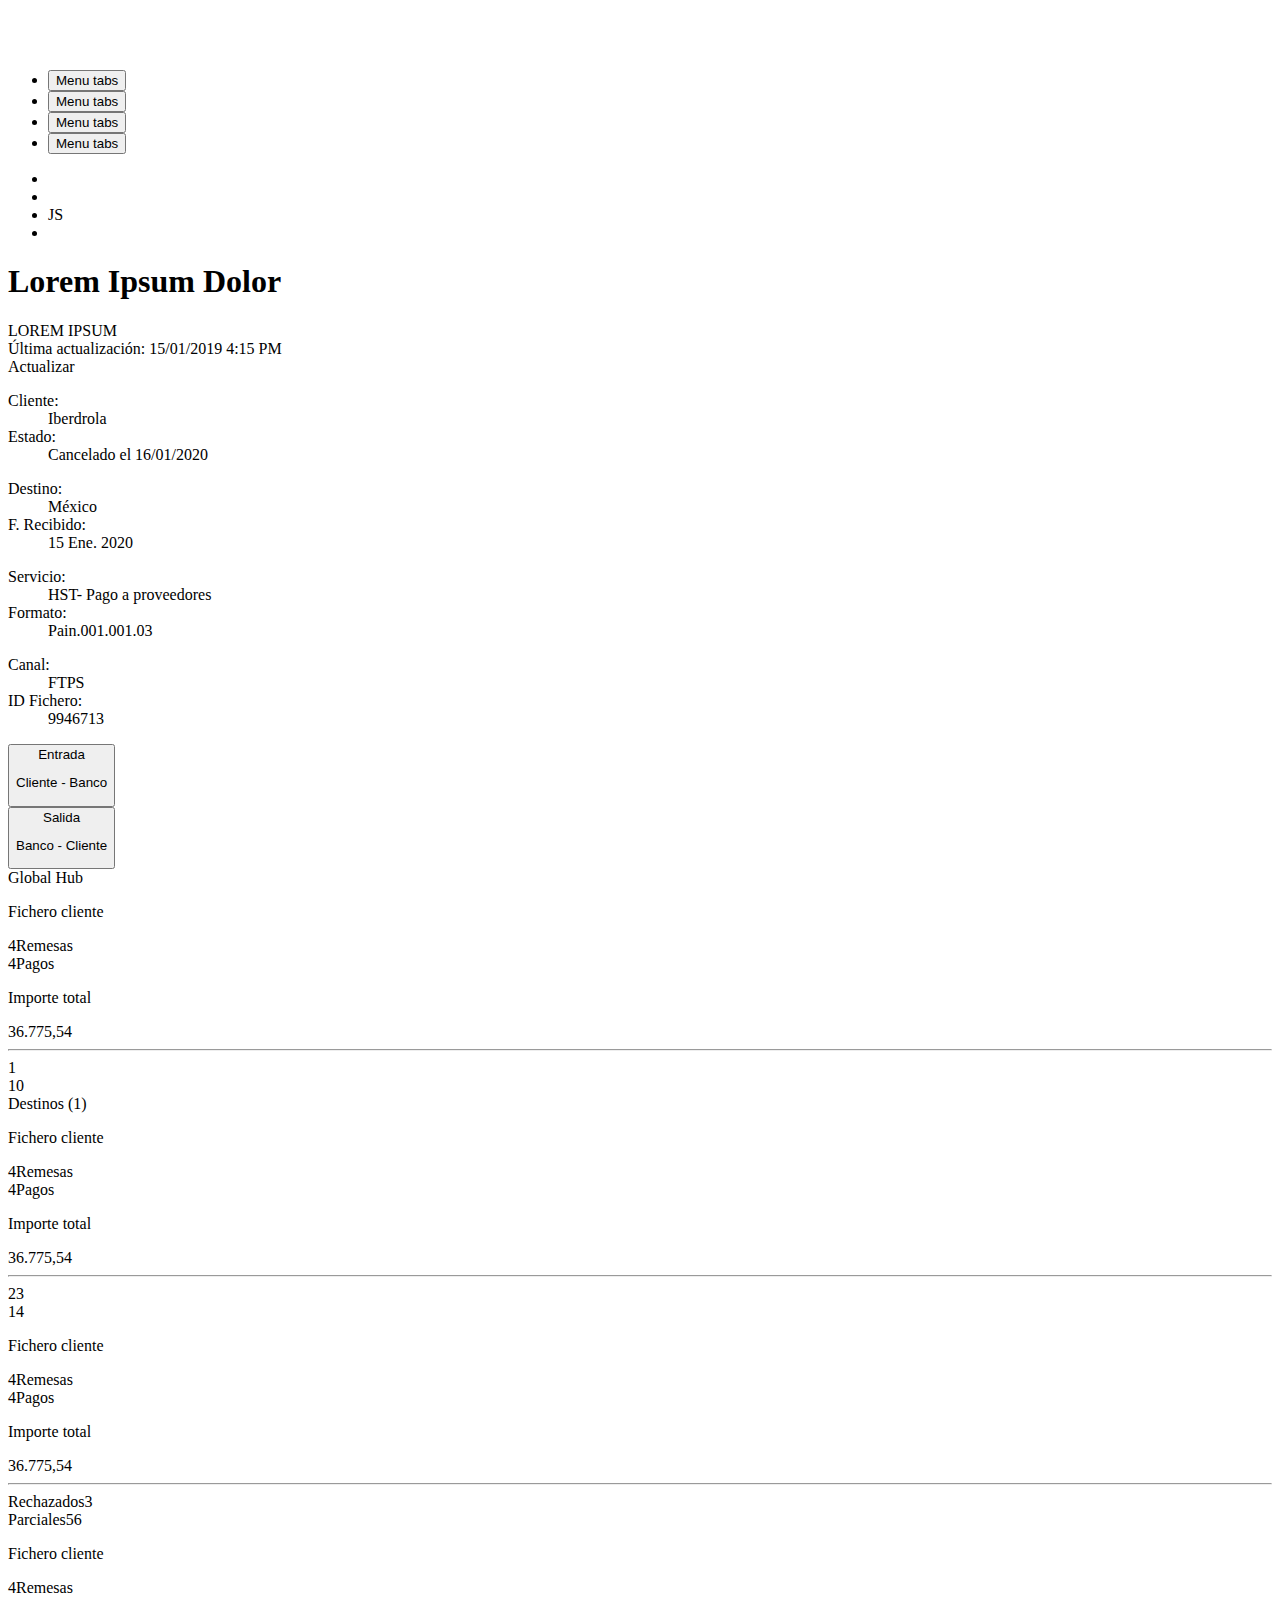
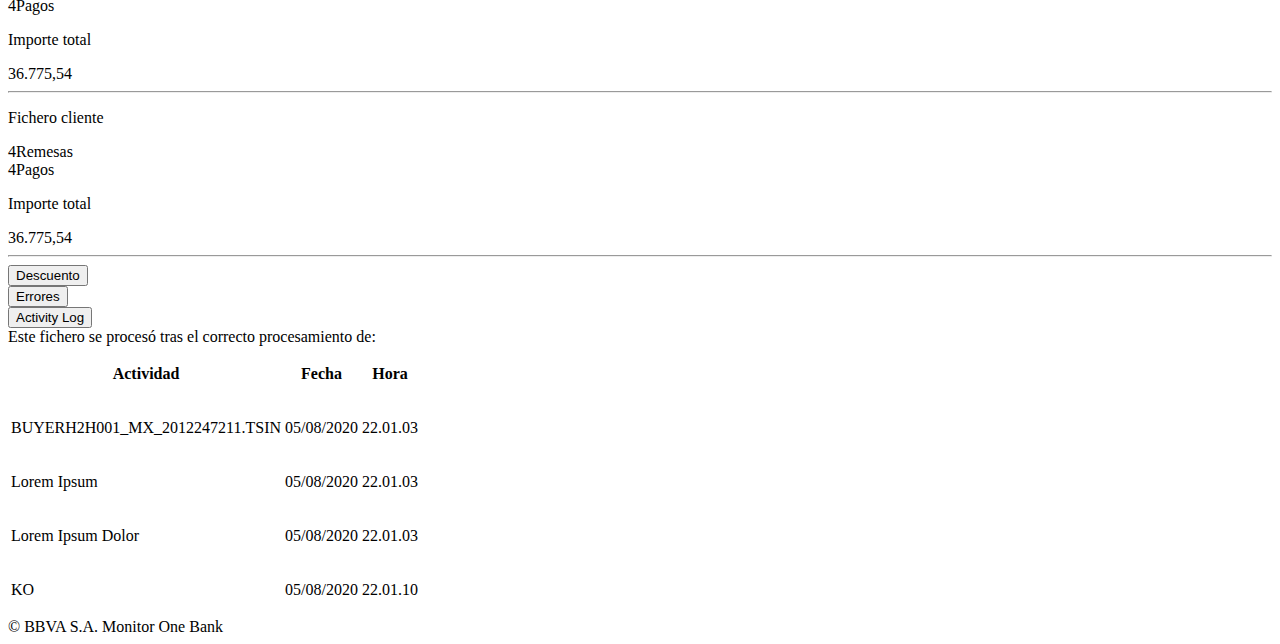
==== app_web/compiled/activity-log.html @ 2bb45e98 "construyo maqueta y modifico file-card height auto" ====
<!DOCTYPE html>
<html lang="en">
  <head>
    <style stylesheet=""></style>
    <meta charset="UTF-8">
    <meta name="viewport" content="width=device-width, initial-scale=1.0">
    <meta http-equiv="X-UA-Compatible" content="ie=edge">
    <title>EGS Layout | Index</title>
    <link href="css/styles.css" rel="stylesheet" type="text/css">
    <link href="css/main.css" rel="stylesheet" type="text/css">
    <link href="css/reset.css" rel="stylesheet" type="text/css">
    <link href="css/fonts.css" rel="stylesheet" type="text/css">
    <link href="css/color.css" rel="stylesheet" type="text/css">
    <link href="css/imports.css" rel="stylesheet" type="text/css">
  </head>
  <body>
    <header>
      <div class="header__container">
        <div class="left inline-flex">
          <div class="logo"><img src="svg/bbva_logo.svg" alt=""></div>
          <div class="tab__menu flex flex-align-center margin-top_5">
            <ul class="c-tab-menu">
              <li class="first">
                <button>Menu tabs</button>
                <div class="c-tab-menu-border"></div>
              </li>
              <li class="li--active">
                <button>Menu tabs</button>
                <div class="c-tab-menu-border"></div>
              </li>
              <li>
                <button>Menu tabs</button>
                <div class="c-tab-menu-border"></div>
              </li>
              <li class="last">
                <button>Menu tabs</button>
                <div class="c-tab-menu-border">               </div>
              </li>
            </ul>
          </div>
        </div>
        <div class="right">
          <ul class="header__menu">
            <li class="first header__search"><i class="ico-search"></i></li>
            <li class="header__notifier"><i class="ico-alarm"></i>
              <div class="dot-notified"></div>
            </li>
            <li class="user-profile">
              <div class="bground-text"><span>JS</span></div>
            </li>
            <li class="last header__button-dropdown"><i class="ico-tiled-view"></i></li>
          </ul>
        </div>
      </div>
    </header>
    <section class="subHeader">
      <div class="subHeader__container">
        <div class="flex margin-bottom_8">
          <div>
            <div class="c-title">
              <h1>Lorem Ipsum Dolor</h1>
            </div>
          </div>
          <div>
            <div class="c-tag tag--integrated"><span>LOREM IPSUM</span></div>
          </div>
        </div>
        <div class="row">
          <div class="col">
            <div class="c-update">
              <div class="updateDate"><span>Última actualización: 15/01/2019 4:15 PM</span></div>
              <div class="updateButton">
                <label>Actualizar</label>
              </div>
            </div>
          </div>
        </div>
        <div class="row margin-top_20">
          <div class="col">
            <div class="c-file-data">
              <div class="flex flex-justify-between">
                <dl>
                  <div class="flex">
                    <dt>Cliente:</dt>
                    <dd>Iberdrola</dd>
                  </div>
                  <div class="flex">
                    <dt>Estado:</dt>
                    <dd class="status--rejected">Cancelado el 16/01/2020</dd>
                  </div>
                </dl>
                <dl>
                  <div class="flex">
                    <dt>Destino:</dt>
                    <dd>México</dd>
                  </div>
                  <div class="flex">
                    <dt>F. Recibido:</dt>
                    <dd>15 Ene. 2020</dd>
                  </div>
                </dl>
                <dl>
                  <div class="flex">
                    <dt>Servicio:</dt>
                    <dd>HST- Pago a proveedores</dd>
                  </div>
                  <div class="flex">
                    <dt>Formato:</dt>
                    <dd>Pain.001.001.03              </dd>
                  </div>
                </dl>
                <dl>
                  <div class="flex">
                    <dt>Canal:</dt>
                    <dd>FTPS</dd>
                  </div>
                  <div class="flex">
                    <dt>ID Fichero:</dt>
                    <dd>9946713</dd>
                  </div>
                </dl>
              </div>
            </div>
          </div>
        </div>
        <div class="row">
          <div class="col">
            <div class="c-tab-menu-traceability">
              <div class="traceability--active">
                <button><span>Entrada</span>
                  <p>Cliente - Banco</p>
                </button>
              </div>
              <div>
                <button><span>Salida</span>
                  <p>Banco - Cliente</p>
                </button>
              </div>
              <div></div>
            </div>
          </div>
        </div>
        <div class="row">
          <div class="col">
            <div class="c-file-card">
              <div class="left-side">
                <div class="file-cards_container">
                  <div class="filecard">
                    <div class="filecard_header">
                      <div class="file-title"><i class="ico-globe"></i><span>Global Hub</span></div>
                    </div>
                    <div class="filecard_body">
                      <div class="file-client">
                        <p class="title-card">Fichero cliente</p>
                        <div class="inline-flex"><span class="data-label">4<span>Remesas</span></span></div>
                        <div class="inline-flex"><span class="data-label">4<span>Pagos</span></span></div>
                        <div class="total-import">
                          <p>Importe total</p><span>36.775,54</span>
                        </div>
                        <hr>
                        <div class="error-notifications">
                          <div class="error-complete"><span>1</span><i class="ico-path-3-1"></i></div>
                          <div class="error-partial"><span>10</span><i class="ico-path-3-2"></i></div>
                        </div>
                      </div>
                    </div>
                  </div>
                </div>
              </div>
              <div class="separate_card"></div>
              <div class="right-side">
                <div class="navigation_arrow_prev"><i class="ico-back active"></i></div>
                <div class="navigation_arrow_next"><i class="ico-next"></i></div>
                <div class="file-cards_container">
                  <div class="filecard filecard--slide-case">
                    <div class="filecard_header--enabled">
                      <div class="file-title--enabled"><i class="ico-flag enabled"></i><span class="enabled">Destinos (1)</span></div>
                    </div>
                    <div class="filecard_body">
                      <div class="file-client border-bottom-none">
                        <p class="title-card">Fichero cliente</p>
                        <div class="inline-flex"><span class="data-label">4<span>Remesas</span></span></div>
                        <div class="inline-flex"><span class="data-label">4<span>Pagos</span></span></div>
                        <div class="total-import">
                          <p>Importe total</p><span>36.775,54</span>
                        </div>
                        <hr>
                        <div class="error-notifications">
                          <div class="error-complete opacity-30"><span>23</span><i class="ico-path-3-1"></i></div>
                          <div class="error-partial opacity-30"><span>14</span><i class="ico-path-3-2"></i></div>
                        </div>
                      </div>
                    </div>
                  </div>
                  <div class="filecard filecard--slide-case">
                    <div class="filecard_header--enabled"></div>
                    <div class="filecard_body">
                      <div class="file-client border-bottom-none">
                        <p class="title-card">Fichero cliente</p>
                        <div class="inline-flex"><span class="data-label">4<span>Remesas</span></span></div>
                        <div class="inline-flex"><span class="data-label">4<span>Pagos</span></span></div>
                        <div class="total-import">
                          <p>Importe total</p><span>36.775,54</span>
                        </div>
                        <hr>
                        <div class="error-notifications">
                          <div class="error-complete--rejected"><span class="literal"> Rechazados</span><span>3</span></div>
                          <div class="error-partial--partials"><span class="literal">Parciales</span><span>56</span></div>
                        </div>
                      </div>
                    </div>
                  </div>
                  <div class="filecard filecard--slide-case">
                    <div class="filecard_header--enabled"></div>
                    <div class="filecard_body">
                      <div class="file-client border-bottom-none">
                        <p class="title-card">Fichero cliente</p>
                        <div class="inline-flex"><span class="data-label">4<span>Remesas</span></span></div>
                        <div class="inline-flex"><span class="data-label">4<span>Pagos</span></span></div>
                        <div class="total-import">
                          <p>Importe total</p><span>36.775,54</span>
                        </div>
                        <hr>
                      </div>
                    </div>
                  </div>
                  <div class="filecard filecard--slide-case">
                    <div class="filecard_header--enabled"></div>
                    <div class="filecard_body">
                      <div class="file-client border-bottom-none">
                        <p class="title-card">Fichero cliente</p>
                        <div class="inline-flex"><span class="data-label">4<span>Remesas</span></span></div>
                        <div class="inline-flex"><span class="data-label">4<span>Pagos</span></span></div>
                        <div class="total-import">
                          <p>Importe total</p><span>36.775,54</span>
                        </div>
                        <hr>
                      </div>
                    </div>
                  </div>
                </div>
                <div class="navigation_dots">
                  <div class="dots"><i class="ico-dot-active"></i><i class="ico-dot-idle"></i><i class="ico-dot-idle"></i></div>
                </div>
              </div>
            </div>
          </div>
        </div>
      </div>
    </section>
    <section class="app__container">     
      <div class="c-tab-menu-traceability">
        <div>
          <button><span>Descuento</span></button>
        </div>
        <div>
          <button><i class="ico-disabled ico-path-3-1"></i><span>Errores</span></button>
        </div>
        <div class="traceability--active">
          <button><span>Activity Log</span></button>
        </div>
      </div>
      <div class="c-files-detail-activity-log">
        <div class="activity-log-title">Este fichero se procesó tras el correcto procesamiento de:</div>
        <table class="c-table-activity-log">
          <tbody>
            <tr class="th-table">
              <th>
                <p>Actividad</p>
              </th>
              <th>
                <p>Fecha</p>
              </th>
              <th>
                <p>Hora</p>
              </th>
            </tr>
            <tr>
              <td> 
                <p class="file-name">BUYERH2H001_MX_2012247211.TSIN</p>
              </td>
              <td> 
                <p>05/08/2020</p>
              </td>
              <td> 
                <p>22.01.03</p>
              </td>
            </tr>
            <tr>
              <td>
                <p>Lorem Ipsum</p>
              </td>
              <td>
                <p>05/08/2020</p>
              </td>
              <td>
                <p>22.01.03</p>
              </td>
            </tr>
            <tr>
              <td>
                <p>Lorem Ipsum Dolor</p>
              </td>
              <td> 
                <p>05/08/2020</p>
              </td>
              <td> 
                <p>22.01.03</p>
              </td>
            </tr>
            <tr>
              <td> 
                <p>KO</p>
              </td>
              <td> 
                <p>05/08/2020</p>
              </td>
              <td> 
                <p>22.01.10</p>
              </td>
              <td></td>
            </tr>
          </tbody>
        </table>
      </div>
    </section>
    <footer>
      <div class="footer__container">
        <div class="text"><span>© BBVA S.A. Monitor One Bank</span></div>
      </div>
    </footer>
  </body>
</html>
<script>
  function myFunction() {
    document.getElementById("myDropdown").classList.toggle("show");
  }
  function filterFunction() {
    var input, filter, ul, li, a, i;
    input = document.getElementById("myInput");
    filter = input.value.toUpperCase();
    div = document.getElementById("myDropdown");
    a = div.getElementsByTagName("a");
    for (i = 0; i < a.length; i++) {
      txtValue = a[i].textContent || a[i].innerText;
        if (txtValue.toUpperCase().indexOf(filter) > -1) {
        a[i].style.display = "";
      } else {
        a[i].style.display = "none";
      }
    }
  }
</script>
<script>
  function dropdownFunction() {
    document.getElementById("checkboxDropdown").classList.toggle("show");
  }
  function filterFunction() {
    var input, filter, ul, li, a, i;
    input = document.getElementById("myInput");
    filter = input.value.toUpperCase();
    div = document.getElementById("checkboxDropdown");
    a = div.getElementsByTagName("a");
    for (i = 0; i < a.length; i++) {
      txtValue = a[i].textContent || a[i].innerText;
        if (txtValue.toUpperCase().indexOf(filter) > -1) {
        a[i].style.display = "";
      } else {
        a[i].style.display = "none";
      }
    }
  }
</script>
<script>
  var acc = document.getElementsByClassName("c-accordion");
  var i;
  
  for (i = 0; i < acc.length; i++) {
    acc[i].addEventListener("click", function() {
      this.classList.toggle("active");
      var panel = this.nextElementSibling;
      if (panel.style.maxHeight) {
        panel.style.maxHeight = null;
      } else {
        panel.style.maxHeight = panel.scrollHeight + "px";
      } 
    });
  }
</script>
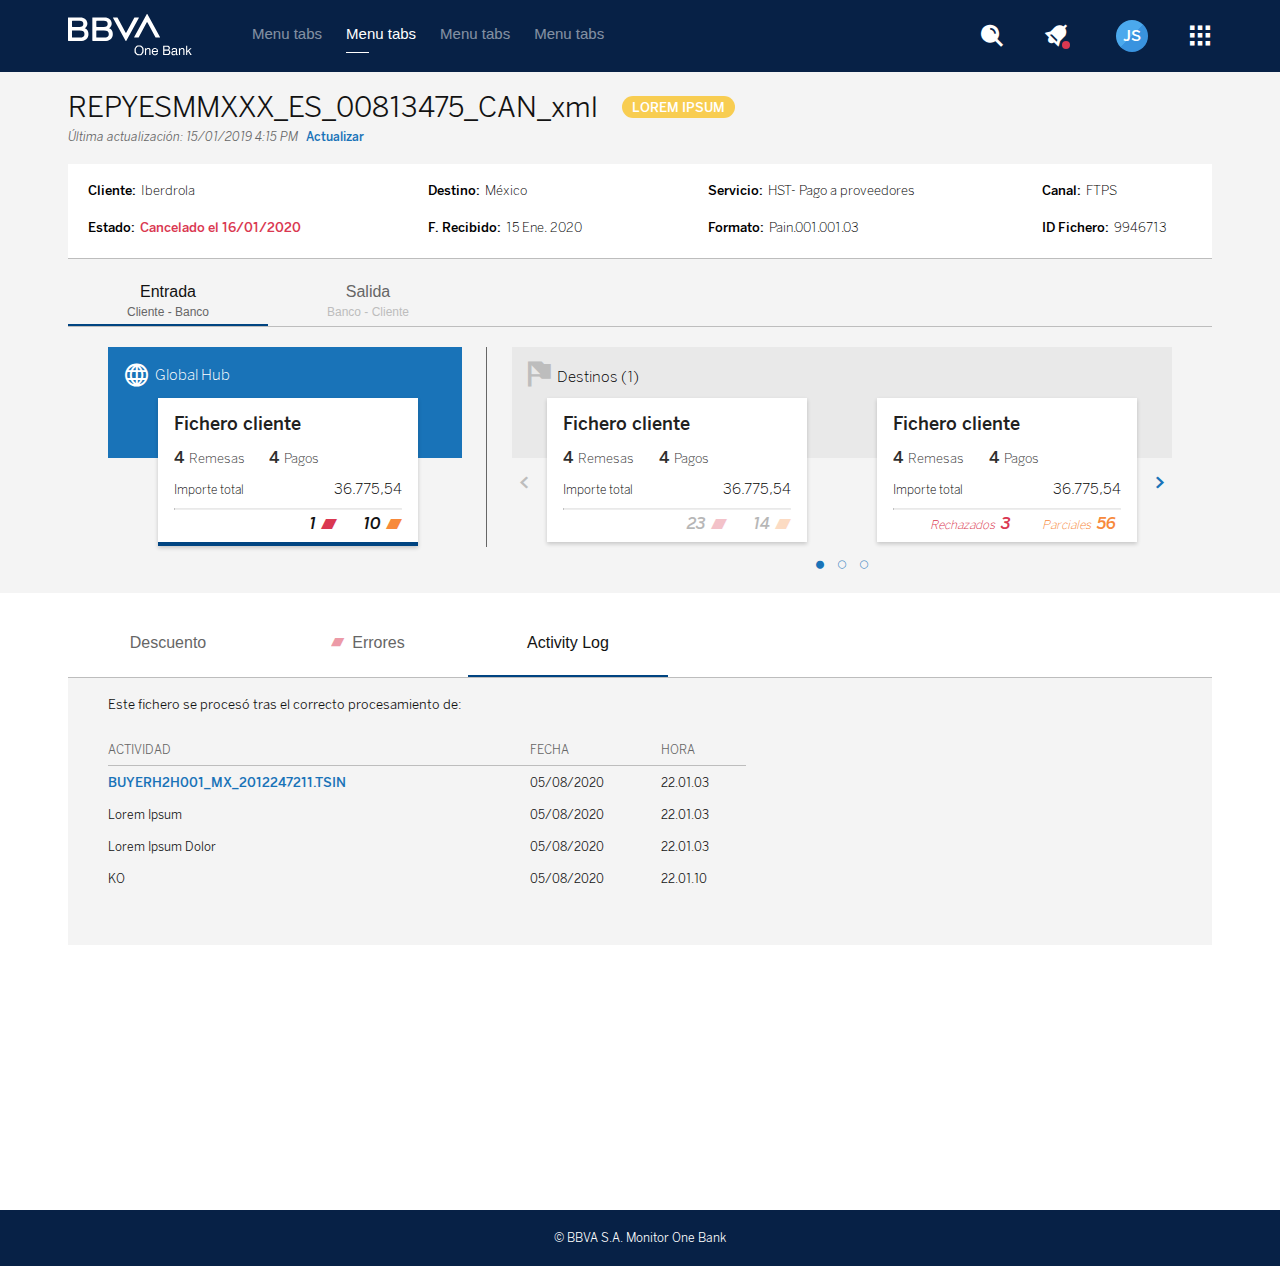
==== commit f2f4eb6f: "added new css class for c-title  heading h1 when long text" ====
--- a/app_web/compiled/activity-log.html
+++ b/app_web/compiled/activity-log.html
@@ -58,7 +58,7 @@
         <div class="flex margin-bottom_8">
           <div>
             <div class="c-title">
-              <h1>Lorem Ipsum Dolor</h1>
+              <h1>REPYESMMXXX_ES_00813475_CAN_xml</h1>
             </div>
           </div>
           <div>
@@ -372,7 +372,7 @@
   }
 </script>
 <script>
-  var acc = document.getElementsByClassName("c-accordion");
+  var acc = document.getElementsByClassName("c-accordion-files");
   var i;
   
   for (i = 0; i < acc.length; i++) {
--- a/app_web/compiled/css/styles.css
+++ b/app_web/compiled/css/styles.css
@@ -0,0 +1,35 @@
+/* MAIN STYLES */
+html body {
+  font-family: "Benton Sans Book BBVA", Helvetica, Arial, sans-serif;
+}
+html body.background--third {
+  background-color: var(--third);
+}
+html body .container-width_100 {
+  padding-top: 20px;
+  width: 100%;
+}
+html body .header__container,
+html body .subHeader__container,
+html body .app__container,
+html body .footer__container {
+  margin: 0 auto;
+  width: 1144px;
+}
+html body .separate--vertical {
+  border-left: 1px solid var(--sixth);
+}
+html body .hr-table-customer {
+  border-top: 2px solid #d3d3d3;
+}
+html body header {
+  height: 72px;
+  background-color: var(--second);
+}
+html body .subHeader {
+  background-color: var(--third);
+  margin-bottom: 17px;
+}
+html body .app__container {
+  min-height: 600px;
+}--- a/app_web/compiled/css/main.css
+++ b/app_web/compiled/css/main.css
@@ -0,0 +1,946 @@
+/* HELPERS */
+.padding_5 {
+  padding: 5px;
+}
+
+.padding-10 {
+  padding: 10px;
+}
+
+.padding-15 {
+  padding: 15px;
+}
+
+.padding-20 {
+  padding: 20px;
+}
+
+.padding-right_5 {
+  padding-right: 5px;
+}
+
+.padding-right_10 {
+  padding-right: 10px;
+}
+
+.padding-right_15 {
+  padding-right: 15px;
+}
+
+.padding-right_20 {
+  padding-right: 20px;
+}
+
+.padding-right_40 {
+  padding-right: 40px;
+}
+
+.padding-bottom_0 {
+  padding-bottom: 0;
+}
+
+.padding-bottom_5 {
+  padding-right: 5px;
+}
+
+.padding-bottom_10 {
+  padding-bottom: 10px;
+}
+
+.padding-bottom_20 {
+  padding-bottom: 20px;
+}
+
+.padding-left_5 {
+  padding-left: 5px;
+}
+
+.padding-left_10 {
+  padding-left: 10px;
+}
+
+.padding-left_15 {
+  padding-left: 15px;
+}
+
+.padding-left_20 {
+  padding-left: 20px;
+}
+
+.padding-left_60 {
+  padding-left: 60px;
+}
+
+.padding-left_90 {
+  padding-left: 90px;
+}
+
+.padding-top_5 {
+  padding-top: 5px;
+}
+
+.padding-top_10 {
+  padding-top: 10px;
+}
+
+.padding-top_15 {
+  padding-top: 15px;
+}
+
+.padding-top_20 {
+  padding-top: 20px;
+}
+
+.margin-auto {
+  margin: 0 auto;
+}
+
+.margin-right_5 {
+  margin-right: 5px;
+}
+
+.margin-right_8 {
+  margin-right: 8px;
+}
+
+.margin-right_10 {
+  margin-right: 10px;
+}
+
+.margin-right_15 {
+  margin-right: 15px;
+}
+
+.margin-right_20 {
+  margin-right: 20px;
+}
+
+.margin-right_30 {
+  margin-right: 30px;
+}
+
+.margin-right_40 {
+  margin-right: 40px;
+}
+
+.margin-left_5 {
+  margin-left: 5px;
+}
+
+.margin-left_10 {
+  margin-left: 10px;
+}
+
+.margin-left_15 {
+  margin-left: 15px;
+}
+
+.margin-left_20 {
+  margin-left: 20px;
+}
+
+.margin-left_40 {
+  margin-left: 40px;
+}
+
+.margin-bottom_5 {
+  margin-bottom: 5px;
+}
+
+.margin-bottom_8 {
+  margin-bottom: 8px;
+}
+
+.margin-bottom_10 {
+  margin-bottom: 10px;
+}
+
+.margin-bottom_15 {
+  margin-bottom: 15px;
+}
+
+.margin-bottom_20 {
+  margin-bottom: 20px;
+}
+
+.margin-bottom_25 {
+  margin-bottom: 25px;
+}
+
+.margin-bottom_30 {
+  margin-bottom: 30px;
+}
+
+.margin-bottom_40 {
+  margin-bottom: 40px;
+}
+
+.margin-bottom_50 {
+  margin-bottom: 50px;
+}
+
+.margin-bottom_70 {
+  margin-bottom: 70px;
+}
+
+.margin-top_5 {
+  margin-top: 5px;
+}
+
+.margin-top_8 {
+  margin-top: 8px;
+}
+
+.margin-top_10 {
+  margin-top: 10px;
+}
+
+.margin-top_15 {
+  margin-top: 15px;
+}
+
+.margin-top_20 {
+  margin-top: 20px;
+}
+
+.margin-top_25 {
+  margin-top: 25px;
+}
+
+.margin-top_30 {
+  margin-top: 30px;
+}
+
+.margin-top_40 {
+  margin-top: 40px;
+}
+
+.margin-top_50 {
+  margin-top: 50px;
+}
+
+.flex {
+  display: flex;
+  display: -webkit-flex;
+}
+
+.flex-wrap_nowrap {
+  flex-wrap: nowrap;
+}
+
+.flex-wrap_wrap {
+  flex-wrap: wrap;
+}
+
+.flex-asis {
+  display: flex;
+  display: -webkit-flex;
+  justify-content: center;
+  -ms-flex-pack: center;
+  -webkit-justify-content: center;
+  align-items: center;
+  -ms-flex-align: center;
+  -webkit-align-items: center;
+}
+
+.flex-align-center {
+  align-items: center;
+  -ms-flex-align: center;
+  -webkit-align-items: center;
+}
+
+.inline-flex {
+  display: inline-flex;
+  display: -webkit-inline-flex;
+}
+
+.flex-column {
+  display: flex;
+  display: -webkit-flex;
+  flex-direction: column;
+}
+
+.flex-row {
+  flex-direction: row;
+}
+
+.flex-column-reverse {
+  flex-direction: column-reverse;
+}
+
+.flex-row-reverse {
+  flex-direction: row-reverse;
+}
+
+.flex-justify-start {
+  justify-content: flex-start;
+  -ms-flex-pack: start;
+  -webkit-justify-content: flex-start;
+}
+
+.flex-justify-end {
+  justify-content: flex-end;
+  -ms-flex-pack: end;
+  -webkit-justify-content: flex-end;
+}
+
+.flex-justify-center {
+  justify-content: center;
+  -ms-flex-pack: center;
+  -webkit-justify-content: center;
+}
+
+.flex-justify-between {
+  justify-content: space-between;
+  -ms-flex-pack: justify;
+  -webkit-justify-content: space-between;
+}
+
+.flex-justify-around {
+  justify-content: space-around;
+  -ms-flex-pack: distribute;
+  -webkit-justify-content: space-around;
+}
+
+.flex-align-start {
+  align-items: flex-start;
+  -ms-flex-align: start;
+  -webkit-align-items: flex-start;
+}
+
+.flex-align-end {
+  align-items: flex-end;
+  -ms-flex-align: end;
+  -webkit-align-items: flex-end;
+}
+
+.flex-align-content-start {
+  align-content: flex-start;
+  -ms-flex-line-pack: start;
+  -webkit-align-content: flex-start;
+}
+
+.flex-align-content-end {
+  align-content: flex-end;
+  -ms-flex-line-pack: end;
+  -webkit-align-content: flex-end;
+}
+
+.flex-align-content-center {
+  align-content: center;
+  -ms-flex-line-pack: center;
+  -webkit-align-content: center;
+}
+
+.flex-align-content-between {
+  align-content: space-between;
+  -ms-flex-line-pack: justify;
+  -webkit-align-content: space-between;
+}
+
+.flex-align-content-around {
+  align-content: space-around;
+  -ms-flex-line-pack: justify;
+  -webkit-align-content: space-around;
+}
+
+.flex-align-stretch {
+  align-items: stretch;
+  -ms-flex-align: stretch;
+  -webkit-align-items: stretch;
+}
+
+.flex-align-content-stretch {
+  align-content: stretch;
+  -ms-flex-line-pack: stretch;
+  -webkit-align-content: stretch;
+}
+
+.flex-align-baseline {
+  align-items: baseline;
+  -ms-flex-align: baseline;
+  -webkit-align-items: baseline;
+}
+
+.width_auto {
+  width: auto;
+}
+
+.full-width {
+  width: 100%;
+}
+
+.width_0 {
+  width: 0px;
+}
+
+.width_8 {
+  width: 8px;
+}
+
+.width_10 {
+  width: 10px;
+}
+
+.width_20 {
+  width: 20px;
+}
+
+.width_30 {
+  width: 30px;
+}
+
+.width_32 {
+  width: 32px;
+}
+
+.width_40 {
+  width: 40px;
+}
+
+.width_50 {
+  width: 50px;
+}
+
+.width_60 {
+  width: 60px;
+}
+
+.width_64 {
+  width: 64px;
+}
+
+.width_70 {
+  width: 70px;
+}
+
+.width_80 {
+  width: 80px;
+}
+
+.width_90 {
+  width: 90px;
+}
+
+.width_100 {
+  width: 100px;
+}
+
+.width_110 {
+  width: 110px;
+}
+
+.width_120 {
+  width: 120px;
+}
+
+.width_128 {
+  width: 128px;
+}
+
+.min-width_0 {
+  min-width: 0;
+}
+
+.max-width_100 {
+  max-width: 100%;
+}
+
+.three-quarters-width {
+  width: 75%;
+}
+
+.two-thirds-width {
+  width: 66.6666%;
+}
+
+.four-fifths-width {
+  width: 80%;
+}
+
+.three-fifths-width {
+  width: 60%;
+}
+
+.half-width {
+  width: 50%;
+}
+
+.two-fifths-width {
+  width: 40%;
+}
+
+.third-width {
+  width: 33.3333%;
+}
+
+.quarter-width {
+  width: 25%;
+}
+
+.fifth-width {
+  width: 20%;
+}
+
+.sixth-width {
+  width: 16.6666%;
+}
+
+.cursor-auto {
+  cursor: auto !important;
+}
+
+.cursor-pointer {
+  cursor: pointer !important;
+}
+
+.cursor-not-allowed {
+  cursor: not-allowed !important;
+}
+
+.float-left {
+  float: left;
+}
+
+.float-right {
+  float: right;
+}
+
+.padding_5 {
+  padding: 5px;
+}
+
+.padding_10 {
+  padding: 10px;
+}
+
+.padding_15 {
+  padding: 15px;
+}
+
+.padding_20 {
+  padding: 20px;
+}
+
+.padding-right_5 {
+  padding-right: 5px;
+}
+
+.padding-right_10 {
+  padding-right: 10px;
+}
+
+.padding-right_15 {
+  padding-right: 15px;
+}
+
+.padding-right_20 {
+  padding-right: 20px;
+}
+
+.padding-right_30 {
+  padding-right: 30px;
+}
+
+.padding-right_40 {
+  padding-right: 40px;
+}
+
+.margin-left_5 {
+  margin-left: 5px;
+}
+
+.margin-left_10 {
+  margin-left: 10px;
+}
+
+.margin-left_15 {
+  margin-left: 15px;
+}
+
+.margin-left_20 {
+  margin-left: 20px;
+}
+
+.margin-left_90 {
+  margin-left: 90px;
+}
+
+.flex {
+  display: flex;
+  display: -webkit-flex;
+}
+
+.flex-align-center {
+  align-items: center;
+  -ms-flex-align: center;
+  -webkit-align-items: center;
+}
+
+.inline-flex {
+  display: inline-flex;
+  display: -webkit-inline-flex;
+}
+
+.flex-column {
+  display: flex;
+  display: -webkit-flex;
+  flex-direction: column;
+}
+
+.flex-row {
+  flex-direction: row;
+}
+
+.flex-column-reverse {
+  flex-direction: column-reverse;
+}
+
+.flex-row-reverse {
+  flex-direction: row-reverse;
+}
+
+.flex-justify-start {
+  justify-content: flex-start;
+  -ms-flex-pack: start;
+  -webkit-justify-content: flex-start;
+}
+
+.flex-justify-end {
+  justify-content: flex-end;
+  -ms-flex-pack: end;
+  -webkit-justify-content: flex-end;
+}
+
+.flex-justify-between {
+  justify-content: space-between;
+  -ms-flex-pack: justify;
+  -webkit-justify-content: space-between;
+}
+
+.flex-justify-around {
+  justify-content: space-around;
+  -ms-flex-pack: distribute;
+  -webkit-justify-content: space-around;
+}
+
+.flex-align-start {
+  align-items: flex-start;
+  -ms-flex-align: start;
+  -webkit-align-items: flex-start;
+}
+
+.flex-align-end {
+  align-items: flex-end;
+  -ms-flex-align: end;
+  -webkit-align-items: flex-end;
+}
+
+.flex-align-content-start {
+  align-content: flex-start;
+  -ms-flex-line-pack: start;
+  -webkit-align-content: flex-start;
+}
+
+.flex-align-content-end {
+  align-content: flex-end;
+  -ms-flex-line-pack: end;
+  -webkit-align-content: flex-end;
+}
+
+.flex-align-content-center {
+  align-content: center;
+  -ms-flex-line-pack: center;
+  -webkit-align-content: center;
+}
+
+.flex-align-content-between {
+  align-content: space-between;
+  -ms-flex-line-pack: justify;
+  -webkit-align-content: space-between;
+}
+
+.flex-align-content-around {
+  align-content: space-around;
+  -ms-flex-line-pack: justify;
+  -webkit-align-content: space-around;
+}
+
+.full-width {
+  width: 100%;
+}
+
+.width_8 {
+  width: 8px;
+}
+
+.width_16 {
+  width: 16px;
+}
+
+.width_32 {
+  width: 32px;
+}
+
+.width_64 {
+  width: 64px;
+}
+
+.width_128 {
+  width: 128px;
+}
+
+.min-width_0 {
+  min-width: 0;
+}
+
+.max-width_100 {
+  max-width: 100%;
+}
+
+.three-quarters-width {
+  width: 75%;
+}
+
+.two-thirds-width {
+  width: 66.6666%;
+}
+
+.four-fifths-width {
+  width: 80%;
+}
+
+.three-fifths-width {
+  width: 60%;
+}
+
+.half-width {
+  width: 50%;
+}
+
+.two-fifths-width {
+  width: 40%;
+}
+
+.third-width {
+  width: 33.3333%;
+}
+
+.quarter-width {
+  width: 25%;
+}
+
+.fifth-width {
+  width: 20%;
+}
+
+.sixth-width {
+  width: 16.6666%;
+}
+
+.cursor-auto {
+  cursor: auto !important;
+}
+
+.cursor-pointer {
+  cursor: pointer !important;
+}
+
+.cursor-not-allowed {
+  cursor: not-allowed !important;
+}
+
+.float-left {
+  float: left;
+}
+
+.float-right {
+  float: right;
+}
+
+.text-align_center {
+  text-align: center;
+}
+
+.text-align_left {
+  text-align: left;
+}
+
+.text-align_right {
+  text-align: right;
+}
+
+.fade {
+  opacity: 0;
+}
+
+.fade_in {
+  animation: fade-in 300ms 300ms forwards linear;
+}
+
+.h_100 {
+  height: 100%;
+}
+
+.w_100 {
+  width: 100%;
+}
+
+.unselectable {
+  -webkit-touch-callout: none;
+  -webkit-user-select: none;
+  -ms-user-select: none;
+  user-select: none;
+}
+
+.disabled,
+.inactive {
+  pointer-events: none !important;
+  opacity: 0.7 !important;
+}
+
+.invisible,
+.hidden {
+  display: none !important;
+}
+
+.position-relative {
+  position: relative;
+}
+
+.position-absolute {
+  position: absolute;
+}
+
+.border-bottom-none {
+  border-bottom: none !important;
+}
+
+/* CONTAINER GRID SYSTEM */
+.row {
+  display: flex;
+  display: -webkit-flex;
+  flex-flow: row;
+  width: 100%;
+}
+.row.wrap {
+  flex-wrap: wrap;
+}
+
+.col {
+  display: flex;
+  display: -webkit-flex;
+  flex-flow: column;
+  width: 100%;
+}
+
+.col-1,
+.col-2,
+.col-3,
+.col-4,
+.col-5,
+.col-6,
+.col-7,
+.col-8,
+.col-9,
+.col-10,
+.col-11,
+.col-12 {
+  width: 100%;
+}
+
+.col-1 {
+  width: 8.3333333333%;
+}
+
+.col-2 {
+  width: 16.6666666667%;
+}
+
+.col-3 {
+  width: 25%;
+}
+
+.col-4 {
+  width: 33.3333333333%;
+}
+
+.col-5 {
+  width: 41.6666666667%;
+}
+
+.col-6 {
+  width: 50%;
+}
+
+.col-7 {
+  width: 58.3333333333%;
+}
+
+.col-8 {
+  width: 66.6666666667%;
+}
+
+.col-9 {
+  width: 75%;
+}
+
+.col-10 {
+  width: 83.3333333333%;
+}
+
+.col-11 {
+  width: 91.6666666667%;
+}
+
+.col-12 {
+  width: 100%;
+}
+
+.col-1-lg {
+  width: 8.3333333333 %;
+}
+
+.col-2-lg {
+  width: 16.6666666667 %;
+}
+
+.col-3-lg {
+  width: 25 %;
+}
+
+.col-4-lg {
+  width: 33.3333333333 %;
+}
+
+.col-5-lg {
+  width: 41.6666666667 %;
+}
+
+.col-6-lg {
+  width: 50 %;
+}
+
+.col-7-lg {
+  width: 58.3333333333 %;
+}
+
+.col-8-lg {
+  width: 66.6666666667 %;
+}
+
+.col-9-lg {
+  width: 75 %;
+}
+
+.col-10-lg {
+  width: 83.3333333333 %;
+}
+
+.col-11-lg {
+  width: 91.6666666667 %;
+}
+
+.col-12-lg {
+  width: 100 %;
+}--- a/app_web/compiled/css/fonts.css
+++ b/app_web/compiled/css/fonts.css
@@ -0,0 +1,36 @@
+@font-face {
+  font-family: "Benton Sans Bold BBVA";
+  src: url("../fonts/BentonSansBBVA-Bold.woff2") format("woff2"), url("../fonts/BentonSansBBVA-Bold.woff") format("woff");
+  font-weight: bold;
+  font-style: normal;
+}
+@font-face {
+  font-family: "Benton Sans BookItalic BBVA";
+  src: url("../fonts/BentonSansBBVA-BookItalic.woff2") format("woff2"), url("../fonts/BentonSansBBVA-BookItalic.woff") format("woff");
+  font-weight: normal;
+  font-style: italic;
+}
+@font-face {
+  font-family: "Benton Sans Medium BBVA";
+  src: url("../fonts/BentonSansBBVA-Medium.woff2") format("woff2"), url("../fonts/BentonSansBBVA-Medium.woff") format("woff");
+  font-weight: 500;
+  font-style: normal;
+}
+@font-face {
+  font-family: "Benton Sans Book BBVA";
+  src: url("../fonts/BentonSansBBVA-Book.woff2") format("woff2"), url("../fonts/BentonSansBBVA-Book.woff") format("woff");
+  font-weight: normal;
+  font-style: normal;
+}
+@font-face {
+  font-family: "Benton Sans MediumItalic BBVA";
+  src: url("../fonts/BentonSansBBVA-MediumItalic.woff2") format("woff2"), url("../fonts/BentonSansBBVA-MediumItalic.woff") format("woff");
+  font-weight: 500;
+  font-style: italic;
+}
+@font-face {
+  font-family: "Benton Sans Light BBVA";
+  src: url("../fonts/BentonSansBBVA-Light.woff2") format("woff2"), url("../fonts/BentonSansBBVA-Light.woff") format("woff");
+  font-weight: 300;
+  font-style: normal;
+}--- a/app_web/compiled/css/color.css
+++ b/app_web/compiled/css/color.css
@@ -0,0 +1,33 @@
+:root {
+  --first: #ffffff;
+  --second: #072146;
+  --third: #f4f4f4;
+  --fourth: #bdbdbd;
+  --fifth: #1973b8;
+  --fifth-medium: #49a5e6;
+  --sixth: #e9e9e9;
+  --seventh: #212121;
+  --tertiary: #666666;
+  --bground-integrated: #f8cd51;
+  --bground-development: #f78be8;
+  --bground-quality: #f7893b;
+  --bground-production: #f35e61;
+  --border-counter-selected: #004481;
+  --data-first: #121212;
+  --text-rejected: #da3851;
+  --text-partial: #f7893b;
+  --text-timeout: #c49735;
+  --text-paid: #388d4f;
+  --status-error: #da3851;
+  --status-inProcess: #666666;
+  --status-finalized: #388d4f;
+  --bground-first: #fafafa;
+  --backgound-second: #f4f4f4;
+  --background-third: #d4edfc;
+  --bground-fifth-over: #1464a5;
+  --border-primary: #979797;
+  --text-pagination: #237aba;
+  --icon-gradient: linear-gradient(to bottom right, #4ba9ed 50%, #3993df 50%);
+  --alert-info: #F3EBD5;
+  --new-ejec-date: #f7893b;
+}--- a/app_web/compiled/css/imports.css
+++ b/app_web/compiled/css/imports.css
@@ -0,0 +1,4901 @@
+@charset "UTF-8";
+/* CSS STYLES OF WEB COMPONENTS */
+/* BBVA ICONS */
+/* WEBFONTS VARIABLES */
+@font-face {
+  font-family: "bbva-one-bank";
+  src: url("../fonts/bbva-one-bank.eot?ignzp1");
+  src: url("../fonts/bbva-one-bank.eot?ignzp1#iefix") format("embedded-opentype"), url("../fonts/bbva-one-bank.ttf?ignzp1") format("truetype"), url("../fonts/bbva-one-bank.woff?ignzp1") format("woff"), url("../fonts/bbva-one-bank.svg?ignzp1#bbva-one-bank") format("svg");
+  font-weight: normal;
+  font-style: normal;
+  font-display: block;
+}
+i {
+  /* use !important to prevent issues with browser extensions that change fonts */
+  font-family: "bbva-one-bank" !important;
+  speak: none;
+  font-style: normal;
+  font-weight: normal;
+  font-variant: normal;
+  text-transform: none;
+  line-height: 1;
+  /* Better Font Rendering =========== */
+  -webkit-font-smoothing: antialiased;
+  -moz-osx-font-smoothing: grayscale;
+}
+
+.ico-attached:before {
+  content: "";
+  color: #1973b8;
+}
+
+.ico-goto-splunk:before {
+  content: "";
+  color: #1973b8;
+}
+
+.ico-move-tag:before {
+  content: "";
+  color: #1973b8;
+}
+
+.ico-dot-idle:before {
+  content: "";
+  color: #1973b8;
+}
+
+.ico-dot-active:before {
+  content: "";
+  color: #1973b8;
+}
+
+.ico-roundBack:before {
+  content: "";
+  color: #1973b8;
+}
+
+.ico-roundNext:before {
+  content: "";
+  color: #1973b8;
+}
+
+.ico-flag:before {
+  content: "";
+  color: #bdbdbd;
+}
+
+.ico-alert:before {
+  content: "";
+  color: #c65302;
+}
+
+.ico-checkmark:before {
+  content: "";
+  color: #1973b8;
+}
+
+.ico-close:before {
+  content: "";
+  color: #1973b8;
+}
+
+.ico-trash:before {
+  content: "";
+  color: #2a86ca;
+}
+
+.ico-alarm:before {
+  content: "";
+  color: #fff;
+}
+
+.ico-back:before {
+  content: "";
+  color: #1973b8;
+}
+
+.ico-bbva_logo:before {
+  content: "";
+  color: #fff;
+}
+
+.ico-calendar:before {
+  content: "";
+  color: #1973b8;
+}
+
+.ico-collapse:before {
+  content: "";
+  color: #1973b8;
+}
+
+.ico-configuration:before {
+  content: "";
+  color: #1973b8;
+}
+
+.ico-download:before {
+  content: "";
+  color: #1973b8;
+}
+
+.ico-edit:before {
+  content: "";
+  color: #1973b8;
+}
+
+.ico-expand:before {
+  content: "";
+  color: #1973b8;
+}
+
+.ico-fold:before {
+  content: "";
+  color: #1973b8;
+}
+
+.ico-globe:before {
+  content: "";
+  color: #1973b8;
+}
+
+.ico-group .path1:before {
+  content: "";
+  color: #f4f4f4;
+}
+
+.ico-group .path2:before {
+  content: "";
+  margin-left: -1em;
+  color: #da3851;
+}
+
+.ico-next:before {
+  content: "";
+  color: #1973b8;
+}
+
+.ico-path-3-1:before {
+  content: "";
+  color: #da3851;
+}
+
+.ico-path-3-2:before {
+  content: "";
+  color: #f7893b;
+}
+
+.ico-path-3-3:before {
+  content: "";
+  color: #c49735;
+}
+
+.ico-path-3-4:before {
+  content: "";
+  color: #666;
+}
+
+.ico-return:before {
+  content: "";
+  color: #1973b8;
+}
+
+.ico-search-secondary:before {
+  content: "";
+  color: #1973b8;
+}
+
+.ico-search-tertiary:before {
+  content: "";
+  color: #bdbdbd;
+}
+
+.ico-search:before {
+  content: "";
+  color: #fff;
+}
+
+.ico-settings:before {
+  content: "";
+  color: #1973b8;
+}
+
+.ico-show:before {
+  content: "";
+  color: #1973b8;
+}
+
+.ico-filter:before {
+  content: "";
+  color: #1973b8;
+}
+
+.ico-tiled-view:before {
+  content: "";
+  color: #fff;
+}
+
+.ico-unfold:before {
+  content: "";
+  color: #1973b8;
+}
+
+/* C-TITLE COMPONENT */
+.c-title {
+  display: inline-flex;
+  justify-content: center;
+  vertical-align: middle;
+  align-items: center;
+  margin-right: 24px;
+}
+.c-title h1 {
+  font-family: "Benton Sans Book BBVA";
+  color: #121212;
+  font-size: 28px;
+  line-height: 24px;
+}
+.c-title h1.font-24 {
+  font-size: 24px;
+}
+
+/* END C-TITLE COMPONENT */
+/* C-TAG COMPONENT */
+.c-tag {
+  height: 22px;
+  width: auto;
+  padding: 0 10px;
+  border-radius: 20px;
+  justify-content: center;
+  align-items: center;
+  display: inline-flex;
+}
+.c-tag span {
+  color: var(--first);
+  font-family: "Benton Sans Medium BBVA";
+  font-size: 13px;
+}
+.c-tag.tag--integrated {
+  background-color: var(--bground-integrated);
+}
+.c-tag.tag--development {
+  background-color: var(--bground-development);
+}
+.c-tag.tag--quality {
+  background-color: var(--bground-quality);
+}
+.c-tag.tag--production {
+  background-color: var(--bground-production);
+}
+
+/* END C-TAG COMPONENT */
+/* C-UPDATE COMPONENT */
+.c-update {
+  height: 16px;
+  width: auto;
+  display: flex;
+  display: -webkit-flex;
+  align-items: center;
+}
+.c-update .updateDate {
+  margin-right: 8px;
+  color: var(--tertiary);
+}
+.c-update .updateDate span {
+  font-family: "Benton Sans BookItalic BBVA";
+  font-size: 12px;
+}
+.c-update .updateButton {
+  color: var(--fifth);
+}
+.c-update .updateButton label {
+  font-family: "Benton Sans Medium BBVA";
+  font-size: 12px;
+  cursor: pointer;
+}
+
+/* END C-UPDATE COMPONENT */
+/* C-DATE-FILTER COMPONENT */
+.c-date-filter {
+  width: 300px;
+  height: 50px;
+  background-color: var(--first);
+  border-bottom: 1px solid var(--tertiary);
+  display: inline-flex;
+}
+.c-date-filter .from {
+  width: 125px;
+  margin: 8px 16px;
+  display: inline-grid;
+  align-items: center;
+}
+.c-date-filter .from span {
+  font-size: 15px;
+}
+.c-date-filter .from span:first-child {
+  color: var(--tertiary);
+  font-size: 12px;
+}
+.c-date-filter .separator_vertical {
+  border-left: 1px solid var(--sixth);
+  margin-top: 3%;
+  height: 60%;
+}
+.c-date-filter .to {
+  width: 125px;
+  margin: 8px 16px;
+  display: inline-grid;
+  align-items: center;
+}
+.c-date-filter .to span {
+  font-size: 15px;
+}
+.c-date-filter .to span:first-child {
+  color: var(--tertiary);
+  font-size: 12px;
+}
+.c-date-filter .navigation {
+  width: 50px;
+  display: inline-flex;
+  align-items: center;
+}
+.c-date-filter .navigation i {
+  font-size: 20px;
+  cursor: pointer;
+}
+
+/* END C-DATE-FILTER COMPONENT */
+.c-filter-selected {
+  display: flex;
+  display: -webkit-flex;
+  align-items: center;
+  -ms-flex-align: center;
+  -webkit-align-items: center;
+  justify-content: space-between;
+  -ms-flex-pack: justify;
+  -webkit-justify-content: space-between;
+  padding: 0 16px 0 16px;
+  background-color: var(--third);
+  height: 56px;
+}
+
+/* C-BADGE COMPONENT */
+.c-badge {
+  margin-right: 14px;
+  border-radius: 1px;
+  box-shadow: 0 2px 4px 0 rgba(0, 0, 0, 0.1);
+  height: 32px;
+  background-color: var(--first);
+  display: inline-flex;
+  justify-content: center;
+  align-items: center;
+  padding: 4px 8px;
+  cursor: pointer;
+}
+.c-badge span {
+  margin-right: 10px;
+  color: var(--tertiary);
+  font-family: "Benton Sans Book BBVA";
+  font-size: 15px;
+  line-height: 24px;
+}
+.c-badge i {
+  font-size: 12px;
+  outline: none;
+}
+
+/* END C-BADGE COMPONENT */
+/* C-GLOBAL-COUNTER COMPONENT */
+.c-global-counter {
+  width: 100%;
+  height: 76px;
+  background-color: var(--first);
+  box-shadow: 0 1px 2px 0 rgba(18, 18, 18, 0.2);
+  display: inline-flex;
+}
+.c-global-counter .separate--vertical {
+  margin-top: 2%;
+  height: 60%;
+}
+.c-global-counter .c-global-counter--selected {
+  border-bottom: 3px solid var(--border-counter-selected);
+}
+
+/* Layout JUST for GSCF Monitor */
+.row .col-3 .c-global-counter {
+  height: 100%;
+  align-items: center;
+  -ms-flex-align: center;
+  -webkit-align-items: center;
+}
+.row .col-3 .c-global-counter div:first-of-type {
+  width: 50%;
+  border-bottom: 3px solid var(--border-counter-selected);
+}
+.row .col-3 .c-global-counter div:first-of-type .files-status {
+  padding: 23px 23px 27px 23px;
+}
+.row .col-3 .c-global-counter div:first-of-type .files-status div {
+  border-bottom: 0;
+}
+.row .col-3 .c-global-counter div:first-of-type .files-status div i {
+  visibility: hidden;
+}
+.row .col-3 .c-global-counter div:last-of-type {
+  width: 50%;
+  border-bottom: 0;
+}
+.row .col-3 .c-global-counter div:last-of-type div {
+  border-bottom: 0;
+}
+.row .col-3 .c-global-counter div:last-of-type div .files-status {
+  padding: 23px 23px 27px 23px;
+}
+
+/* END Layout JUST for GSCF Monitor */
+/* END C-GLOBAL-COUNTER COMPONENT */
+/* C-FILES-RECEIVE COMPONENT */
+.c-files-receive {
+  display: flex;
+  display: -webkit-flex;
+  justify-content: start;
+  -ms-flex-pack: center;
+  -webkit-justify-content: center;
+  align-items: flex-end;
+  -ms-flex-align: center;
+  -webkit-align-items: center;
+  padding: 16px 23px 16px 23px;
+}
+.c-files-receive div:first-of-type {
+  margin-right: 8px;
+  height: 40px;
+  width: 100%;
+  text-align: right;
+}
+.c-files-receive div:first-of-type span {
+  color: var(--data-first);
+  font-family: "Benton Sans Book BBVA";
+  font-size: 32px;
+  line-height: 40px;
+}
+.c-files-receive div:last-of-type {
+  height: 34px;
+  width: -webkit-min-content;
+  width: min-content;
+}
+.c-files-receive div:last-of-type p {
+  color: var(--data-first);
+  font-family: "Benton Sans Book BBVA";
+  font-size: 14px;
+  line-height: 17px;
+}
+
+/* END C-FILES-RECEIVE COMPONENT */
+/* C-FILES-STATUS COMPONENT */
+.files-status {
+  display: flex;
+  display: -webkit-flex;
+  justify-content: center;
+  -ms-flex-pack: center;
+  -webkit-justify-content: center;
+  align-items: center;
+  -ms-flex-align: center;
+  -webkit-align-items: center;
+  padding: 16px 23px 16px 23px;
+  min-width: 72px;
+  /* for GSCF Monitor */
+  /*div{
+    i:before{
+      color: var(--first);
+    }
+  } */
+}
+.files-status div:first-of-type {
+  margin-right: 4px;
+  height: 40px;
+  text-align: right;
+}
+.files-status div:first-of-type span {
+  color: var(--data-first);
+  font-family: "Benton Sans Book BBVA";
+  font-size: 32px;
+  line-height: 48px;
+}
+.files-status div:last-of-type {
+  height: 28px;
+  color: var(--tertiary);
+}
+.files-status div:last-of-type i {
+  font-size: 13px;
+}
+.files-status div:last-of-type p {
+  font-family: "Benton Sans Book BBVA";
+  font-size: 13px;
+  line-height: 17px;
+}
+
+/* Layout JUST for GSCF Monitor: ".c-file-data" with an ".files-status" inside */
+.row .col-8 .c-file-data .flex .files-status {
+  padding: 23px;
+  border-left: 1px solid var(--sixth);
+  height: 10px;
+}
+
+/* END Layout JUST for GSCF Monitor: ".c-file-data" with an ".files-status" inside */
+/* END C-FILES-STATUS COMPONENT */
+/* C-LINK COMPONENT */
+.c-link {
+  height: 24px;
+  display: flex;
+  display: -webkit-flex;
+  align-items: center;
+  -ms-flex-align: center;
+  -webkit-align-items: center;
+  cursor: pointer;
+  outline: none;
+  color: var(--fifth);
+}
+.c-link i {
+  margin-right: 8px;
+}
+.c-link label {
+  font-family: "Benton Sans Medium BBVA";
+  font-size: 13px;
+  line-height: 24px;
+  cursor: pointer;
+}
+
+/* END C-LINK COMPONENT */
+/* C-FOOTER COMPONENT */
+footer {
+  height: 56px;
+  background-color: var(--second);
+}
+footer .footer__container {
+  height: 100%;
+  justify-content: center;
+  -webkit-justify-content: center;
+  display: flex;
+  display: -webkit-flex;
+  -ms-flex-pack: justify;
+  align-items: center;
+  -ms-flex-align: center;
+  -webkit-align-items: center;
+}
+footer .footer__container .text span {
+  font-family: "Benton Sans Book BBVA";
+  -webkit-font-smoothing: antialiased;
+  color: var(--first);
+  font-size: 12px;
+  line-height: 24px;
+}
+
+/* END C-FOOTER COMPONENT */
+/* C-BUTTON-FILTER COMPONENT */
+.c-button-filter {
+  height: 24px;
+  display: inline-flex;
+  justify-content: center;
+  align-items: center;
+  cursor: pointer;
+}
+.c-button-filter i {
+  margin-right: 8px;
+}
+.c-button-filter span {
+  color: var(--fifth);
+  line-height: 24px;
+  font-size: 13px;
+  font-family: "Benton Sans Medium BBVA";
+}
+
+/* END C-BUTTON-FILTER COMPONENT */
+/* C-SEARCH COMPONENT */
+.c-search {
+  display: inline-flex;
+  display: -webkit-inline-flex;
+  align-items: center;
+}
+.c-search input {
+  line-height: 24px;
+  font-size: 13px;
+  outline: none;
+  border: 0;
+  height: 24px;
+  color: var(--tertiary);
+  font-family: "Benton Sans BookItalic BBVA";
+  text-overflow: ellipsis;
+}
+.c-search i {
+  font-size: 16px;
+  outline: none;
+}
+
+/* END C-SEARCH COMPONENT */
+/* C-FILTER-DROPDOWN COMPONENT */
+.c-filter-dropdown {
+  background-color: var(--third);
+  padding: 25px 40px;
+}
+.c-filter-dropdown .row .col-4 div {
+  width: 100%;
+}
+.c-filter-dropdown .row .col-4 div:first-child {
+  margin-right: 16px;
+}
+.c-filter-dropdown .c-link label {
+  font-size: 15px;
+}
+.c-filter-dropdown .c-link i:before {
+  content: "";
+}
+
+/* END C-FILTER-DROPDOWN COMPONENT */
+/* C-SELECT COMPONENT */
+.label_c-select {
+  margin-bottom: 8px;
+  font-family: "Benton Sans Medium BBVA";
+  font-size: 12px;
+  text-transform: uppercase;
+}
+
+.dropbtn {
+  padding: 12px 14px;
+  width: 100%;
+  font-family: "Benton Sans Book BBVA";
+  text-align: left;
+  font-size: 15px;
+  color: var(--tertiary);
+  border: 0;
+  border-bottom: 1px solid var(--tertiary);
+  background-color: var(--first);
+  height: 48px;
+  cursor: pointer;
+  background-image: url(../svg/Unfold.svg);
+  background-position-x: right;
+  background-position-y: center;
+  background-repeat: no-repeat;
+  outline: none;
+}
+.dropbtn:hover, .dropbtn:focus {
+  background-color: var(--first);
+}
+
+.dropdown {
+  position: relative;
+  width: 100%;
+}
+
+.dropdown-content {
+  display: none;
+  position: absolute;
+  background-color: var(--first);
+  max-height: 190px;
+  width: 100%;
+  overflow: scroll;
+  overflow-x: hidden;
+  z-index: 1;
+  border: 1px solid var(--sixth);
+  /* Track */
+  /* Handle */
+  /* Handle on hover */
+}
+.dropdown-content::-webkit-scrollbar {
+  width: 4px;
+}
+.dropdown-content::-webkit-scrollbar-track {
+  box-shadow: inset 0px 0px 4px grey;
+  border-radius: 10px;
+}
+.dropdown-content::-webkit-scrollbar-thumb {
+  background: #1871b5;
+  border-radius: 10px;
+}
+.dropdown-content::-webkit-scrollbar-thumb:hover {
+  background: #3fa3f0;
+}
+.dropdown-content .c-select-search {
+  padding-left: 14px;
+  padding-right: 14px;
+  padding-bottom: 14px;
+}
+.dropdown-content .c-select-search .c-search {
+  width: 100%;
+  margin: 12px 0px 12px 0px;
+}
+.dropdown-content .c-select-search .c-search input:first-of-type {
+  min-width: unset;
+  width: 100%;
+  height: 30px;
+}
+.dropdown-content .c-select-search a {
+  color: var(--tertiary);
+  padding: 10px 0 5px 0;
+  text-decoration: none;
+  display: block;
+  border-bottom: 1px solid var(--border-primary);
+}
+.dropdown-content .c-select-search a.first-child {
+  border-top: 1px solid var(--border-primary);
+}
+.dropdown-content .c-select-search a .client {
+  font-size: 15px;
+  margin-bottom: 6px;
+}
+.dropdown-content .c-select-search a .code {
+  text-transform: uppercase;
+  font-family: "Benton Sans BookItalic BBVA";
+  font-size: 12px;
+}
+
+.dropdown a:hover {
+  background-color: var(--bground-first);
+}
+
+.show {
+  display: block;
+}
+
+/* END C-SELECT COMPONENT */
+/* C-INPUT COMPONENT */
+.c-label-c-input {
+  margin-bottom: 8px;
+  font-family: "Benton Sans Medium BBVA";
+  font-size: 12px;
+}
+
+.c-input {
+  width: 100%;
+  display: inline-grid;
+  display: -moz-inline-grid;
+  display: -ms-inline-grid;
+}
+.c-input .no_label {
+  display: none;
+}
+.c-input input {
+  outline: none;
+  height: 48px;
+  width: 100%;
+  font-size: 16px;
+  padding: 12px 16px;
+  box-sizing: border-box;
+  -moz-box-sizing: border-box;
+  -webkit-box-sizing: border-box;
+  margin: 0;
+  border: 0;
+  border-bottom: 1px solid var(--tertiary);
+  border-radius: 0px;
+  -moz-appearance: none;
+  -webkit-appearance: none;
+  appearance: none;
+  background-color: #fff;
+  color: var(--tertiary);
+  font-family: "Benton Sans Book BBVA", Helvetica, Arial, sans-serif;
+}
+
+/* END C-INPUT COMPONENT */
+/* C-TABLE-HEADER COMPONENT */
+.c-table-header {
+  display: flex;
+  display: -webkit-flex;
+  justify-content: space-between;
+  -ms-flex-pack: justify;
+  -webkit-justify-content: space-between;
+  align-items: center;
+  -ms-flex-align: center;
+  -webkit-align-items: center;
+  padding: 0 16px 0 16px;
+  height: 56px;
+}
+.c-table-header .flex div .c-search input:first-of-type {
+  margin-right: 24px;
+  min-width: 209px;
+}
+
+/* END C-TABLE-HEADER COMPONENT */
+/* C-TABLE COMPONENT */
+.c-table {
+  width: 100%;
+  margin-bottom: 40px;
+}
+.c-table th,
+.c-table td {
+  height: 48px;
+  vertical-align: middle;
+  padding: 0 0 0 20px;
+}
+.c-table th {
+  text-transform: uppercase;
+  text-align: left;
+}
+.c-table th.last {
+  text-align: right;
+}
+.c-table th p {
+  color: var(--tertiary);
+  font-size: 12px;
+}
+.c-table th .icon-arrow-down {
+  width: 0;
+  height: 0;
+  position: relative;
+  left: 5px;
+  top: 9px;
+  border-left: 4px solid transparent;
+  border-right: 4px solid transparent;
+  border-top: 5px solid var(--tertiary);
+  cursor: pointer;
+}
+.c-table td.last {
+  text-align: right;
+}
+.c-table td p {
+  color: var(--data-first);
+  font-size: 14px;
+  font-family: "Benton Sans Book BBVA";
+}
+.c-table td p.client-file {
+  color: var(--fifth);
+  font-family: "Benton Sans Medium BBVA";
+}
+.c-table td p.date {
+  color: var(--data-first);
+}
+.c-table td p.medium, .c-table td p.client-file, .c-table td p.date, .c-table td p.service, .c-table td p.status, .c-table td p.status--rejected, .c-table td p.status--partial, .c-table td p.status--timeout, .c-table td p.status--paid, .c-table td p.status--future {
+  margin-bottom: 4px;
+  margin-top: 4px;
+}
+.c-table td p.status--rejected, .c-table td p.status--partial, .c-table td p.status--timeout, .c-table td p.status--paid, .c-table td p.status--future {
+  font-family: "Benton Sans Medium BBVA";
+}
+.c-table td p.status--rejected {
+  color: var(--text-rejected);
+}
+.c-table td p.status--partial {
+  color: var(--text-partial);
+}
+.c-table td p.status--timeout {
+  color: var(--text-timeout);
+}
+.c-table td p.status--paid {
+  color: var(--text-paid);
+}
+.c-table td p.status--future {
+  color: var(--tertiary);
+}
+.c-table td span {
+  font-family: "Benton Sans BookItalic BBVA";
+  font-size: 12px;
+  color: var(--tertiary);
+}
+.c-table td i {
+  outline: none;
+  cursor: pointer;
+}
+.c-table tr {
+  border-bottom: 2px solid #d3d3d3;
+}
+.c-table tr.th-table {
+  box-shadow: 0px 5px 4px 0px rgba(120, 120, 120, 0.1);
+  border: none;
+}
+.c-table tr.th-table:hover {
+  background: none;
+}
+.c-table tr:hover {
+  background: var(--bground-first);
+  transition-duration: 0.3s;
+}
+
+/* END C-TABLE COMPONENT */
+/* C-PAGINATION COMPONENT */
+.c-pagination a {
+  height: 18px;
+  font-family: "Benton Sans Medium BBVA";
+  font-size: 13px;
+  letter-spacing: -0.18px;
+  line-height: 18px;
+  color: var(--text-pagination);
+  cursor: pointer;
+}
+
+/* END C-PAGINATION COMPONENT */
+/* C-BUTTON COMPONENT */
+.c-button {
+  border-radius: 1px;
+  height: 48px;
+  width: 177px;
+  font-family: "Benton Sans Medium BBVA", sans-serif;
+  font-size: 14px;
+  display: flex;
+  display: -webkit-flex;
+  justify-content: center;
+  align-items: center;
+  text-align: center;
+}
+.c-button.c-button--enabled {
+  cursor: pointer;
+  background-color: var(--fifth);
+  color: var(--first);
+}
+.c-button.c-button--enabled:hover {
+  background-color: var(--bground-fifth-over);
+}
+.c-button.c-button--disabled {
+  background-color: var(--sixth);
+  color: var(--fourth);
+  -webkit-user-select: none;
+  user-select: none;
+}
+
+/* END C-BUTTON COMPONENT */
+/* C-HEADER COMPONENT */
+.header__container {
+  height: 100%;
+  display: flex;
+  display: -webkit-flex;
+  justify-content: space-between;
+  -ms-flex-pack: justify;
+  -webkit-justify-content: space-between;
+  align-items: center;
+  -ms-flex-align: center;
+  -webkit-align-items: center;
+}
+.header__container .left .logo {
+  margin-right: 60px;
+}
+.header__container ul.header__menu {
+  display: inline-flex;
+  justify-content: center;
+  align-items: center;
+}
+.header__container ul.header__menu li {
+  width: 100%;
+  margin: 0 20px 0 20px;
+  display: flex;
+  display: -webkit-flex;
+  justify-content: center;
+  align-items: center;
+  cursor: pointer;
+}
+.header__container ul.header__menu li.first {
+  margin-left: 0;
+}
+.header__container ul.header__menu li.last {
+  margin-right: 0;
+}
+.header__container ul.header__menu li .dot-notified {
+  height: 8px;
+  width: 8px;
+  background-color: var(--text-rejected);
+  border-radius: 50%;
+  position: relative;
+  top: 9px;
+  right: 6px;
+  z-index: 1;
+}
+.header__container ul.header__menu li .ico-search,
+.header__container ul.header__menu li .ico-alarm,
+.header__container ul.header__menu li .ico-tiled-view {
+  font-size: 24px;
+}
+.header__container ul.header__menu li .bground-text {
+  background: var(--icon-gradient);
+  border-radius: 50%;
+  width: 32px;
+  height: 32px;
+  display: flex;
+  display: -webkit-flex;
+  justify-content: center;
+  align-items: center;
+  -webkit-user-select: none;
+  user-select: none;
+}
+.header__container ul.header__menu li .bground-text span {
+  font-size: 15px;
+  color: var(--first);
+  font-family: "Benton Sans Medium BBVA";
+  line-height: 30px;
+}
+
+/* END C-HEADER COMPONENT */
+/* C-SUBHEADER COMPONENT */
+.subHeader__container {
+  padding: 24px 0px 24px 0px;
+}
+.subHeader__container .c-date-filter {
+  margin-top: 25px;
+}
+
+/* END C-SUBHEADER COMPONENT */
+/* C-TAB COMPONENT */
+.c-tab-menu {
+  display: inline-flex;
+}
+.c-tab-menu li {
+  margin: 0 12px 0 12px;
+}
+.c-tab-menu li.first {
+  margin-left: 0px;
+}
+.c-tab-menu li.last {
+  margin-right: 0px;
+}
+.c-tab-menu li .c-tab-menu-border {
+  position: relative;
+  height: 10px;
+  width: 23px;
+  border-bottom: 1px solid #ffffff;
+  visibility: hidden;
+}
+.c-tab-menu li:hover button {
+  opacity: 0.7;
+  transition-duration: 0.4s;
+}
+.c-tab-menu li.li--active button {
+  opacity: 1;
+}
+.c-tab-menu li.li--active .c-tab-menu-border {
+  visibility: visible;
+}
+.c-tab-menu li button {
+  background-color: inherit;
+  border: none;
+  outline: none;
+  padding: 0px;
+  color: var(--first);
+  text-decoration: none;
+  text-align: left;
+  font-size: 15px;
+  opacity: 0.5;
+  cursor: pointer;
+}
+
+/* END C-TAB COMPONENT */
+/* C-TAB COMPONENT */
+.c-tab-menu-traceability {
+  width: 100%;
+  height: 47px;
+  display: inline-flex;
+  border-bottom: 0.5px solid #bdbdbd;
+  margin-top: 20px;
+}
+.c-tab-menu-traceability div button {
+  min-width: 200px;
+  cursor: pointer;
+  text-decoration: none;
+  background-color: inherit;
+  border: none;
+  outline: none;
+  text-align: center;
+}
+.c-tab-menu-traceability div button span {
+  color: var(--tertiary);
+  font-size: 16px;
+  line-height: 24px;
+  font-weight: 300;
+}
+.c-tab-menu-traceability div button i {
+  margin-right: 8px;
+}
+.c-tab-menu-traceability div button i.ico-disabled {
+  opacity: 0.5;
+}
+.c-tab-menu-traceability div button p {
+  color: var(--fourth);
+  line-height: 16px;
+  font-size: 12px;
+}
+.c-tab-menu-traceability div.traceability--active {
+  border-bottom: 2px solid #004481;
+}
+.c-tab-menu-traceability div.traceability--active button span {
+  color: var(--data-first);
+  font-weight: 500;
+}
+.c-tab-menu-traceability div.traceability--active button p {
+  color: var(--tertiary);
+}
+
+/* END C-TAB COMPONENT */
+/* C-DATEPICKER COMPONENT */
+.c-datepicker {
+  height: auto;
+  width: 640px;
+  padding: 24px 0 0 0;
+  background-color: var(--first);
+  z-index: 1;
+  border-radius: 1px;
+  background-color: #ffffff;
+  box-shadow: 0 1px 3px 0 rgba(18, 18, 18, 0.2);
+  position: absolute;
+}
+.c-datepicker .row.calendar-container {
+  justify-content: space-between;
+  -ms-flex-pack: justify;
+  -webkit-justify-content: space-between;
+  -webkit-user-select: none;
+  user-select: none;
+}
+.c-datepicker .row.calendar-container .col-6.calendar-1 {
+  padding-left: 20px;
+}
+.c-datepicker .row.calendar-container .col-6.calendar-2 {
+  padding-right: 20px;
+}
+.c-datepicker .row.calendar-container .col-6.calendar-1, .c-datepicker .row.calendar-container .col-6.calendar-2 {
+  width: 280px;
+}
+.c-datepicker .row.calendar-container .col-6.calendar-1 *, .c-datepicker .row.calendar-container .col-6.calendar-2 * {
+  box-sizing: border-box;
+  -moz-box-sizing: border-box;
+  -webkit-box-sizing: border-box;
+}
+.c-datepicker .row.calendar-container .col-6.calendar-1 .month-cal-1, .c-datepicker .row.calendar-container .col-6.calendar-2 .month-cal-1 {
+  padding: 0 0 20px 8px;
+}
+.c-datepicker .row.calendar-container .col-6.calendar-1 .month-cal-2, .c-datepicker .row.calendar-container .col-6.calendar-2 .month-cal-2 {
+  padding: 0 10px 20px 0;
+}
+.c-datepicker .row.calendar-container .col-6.calendar-1 .month-cal-1,
+.c-datepicker .row.calendar-container .col-6.calendar-1 .month-cal-2, .c-datepicker .row.calendar-container .col-6.calendar-2 .month-cal-1,
+.c-datepicker .row.calendar-container .col-6.calendar-2 .month-cal-2 {
+  width: 100%;
+  text-align: center;
+}
+.c-datepicker .row.calendar-container .col-6.calendar-1 .month-cal-1 ul,
+.c-datepicker .row.calendar-container .col-6.calendar-1 .month-cal-2 ul, .c-datepicker .row.calendar-container .col-6.calendar-2 .month-cal-1 ul,
+.c-datepicker .row.calendar-container .col-6.calendar-2 .month-cal-2 ul {
+  margin: 0;
+  padding: 0;
+}
+.c-datepicker .row.calendar-container .col-6.calendar-1 .month-cal-1 ul li,
+.c-datepicker .row.calendar-container .col-6.calendar-1 .month-cal-2 ul li, .c-datepicker .row.calendar-container .col-6.calendar-2 .month-cal-1 ul li,
+.c-datepicker .row.calendar-container .col-6.calendar-2 .month-cal-2 ul li {
+  font-family: "Benton Sans Medium BBVA";
+  color: var(--fifth);
+  font-size: 15px;
+}
+.c-datepicker .row.calendar-container .col-6.calendar-1 .month-cal-1 ul li span,
+.c-datepicker .row.calendar-container .col-6.calendar-1 .month-cal-2 ul li span, .c-datepicker .row.calendar-container .col-6.calendar-2 .month-cal-1 ul li span,
+.c-datepicker .row.calendar-container .col-6.calendar-2 .month-cal-2 ul li span {
+  margin-left: 5px;
+}
+.c-datepicker .row.calendar-container .col-6.calendar-1 .month-cal-1 ul li .ico-unfold,
+.c-datepicker .row.calendar-container .col-6.calendar-1 .month-cal-2 ul li .ico-unfold, .c-datepicker .row.calendar-container .col-6.calendar-2 .month-cal-1 ul li .ico-unfold,
+.c-datepicker .row.calendar-container .col-6.calendar-2 .month-cal-2 ul li .ico-unfold {
+  font-size: 24px;
+  position: relative;
+  top: 5px;
+  cursor: pointer;
+  outline: none;
+}
+.c-datepicker .row.calendar-container .col-6.calendar-1 .month-cal-1 ul li i,
+.c-datepicker .row.calendar-container .col-6.calendar-1 .month-cal-2 ul li i, .c-datepicker .row.calendar-container .col-6.calendar-2 .month-cal-1 ul li i,
+.c-datepicker .row.calendar-container .col-6.calendar-2 .month-cal-2 ul li i {
+  font-size: 24px;
+  outline: none;
+}
+.c-datepicker .row.calendar-container .col-6.calendar-1 .month-cal-1 .prev,
+.c-datepicker .row.calendar-container .col-6.calendar-1 .month-cal-1 .next,
+.c-datepicker .row.calendar-container .col-6.calendar-1 .month-cal-2 .prev,
+.c-datepicker .row.calendar-container .col-6.calendar-1 .month-cal-2 .next, .c-datepicker .row.calendar-container .col-6.calendar-2 .month-cal-1 .prev,
+.c-datepicker .row.calendar-container .col-6.calendar-2 .month-cal-1 .next,
+.c-datepicker .row.calendar-container .col-6.calendar-2 .month-cal-2 .prev,
+.c-datepicker .row.calendar-container .col-6.calendar-2 .month-cal-2 .next {
+  padding-top: 6px;
+  cursor: pointer;
+  outline: none;
+}
+.c-datepicker .row.calendar-container .col-6.calendar-1 .month-cal-1 .prev,
+.c-datepicker .row.calendar-container .col-6.calendar-1 .month-cal-2 .prev, .c-datepicker .row.calendar-container .col-6.calendar-2 .month-cal-1 .prev,
+.c-datepicker .row.calendar-container .col-6.calendar-2 .month-cal-2 .prev {
+  float: left;
+}
+.c-datepicker .row.calendar-container .col-6.calendar-1 .month-cal-1 .next,
+.c-datepicker .row.calendar-container .col-6.calendar-1 .month-cal-2 .next, .c-datepicker .row.calendar-container .col-6.calendar-2 .month-cal-1 .next,
+.c-datepicker .row.calendar-container .col-6.calendar-2 .month-cal-2 .next {
+  float: right;
+}
+.c-datepicker .row.calendar-container .col-6.calendar-1 .weekdays, .c-datepicker .row.calendar-container .col-6.calendar-2 .weekdays {
+  margin: 0;
+  padding: 10px 0;
+}
+.c-datepicker .row.calendar-container .col-6.calendar-1 .weekdays li, .c-datepicker .row.calendar-container .col-6.calendar-2 .weekdays li {
+  font-family: "Benton Sans Medium BBVA";
+  font-size: 15px;
+  color: var(--data-first);
+  display: inline-block;
+  width: 13%;
+  /* Important: for development, this width must be:
+  width: 14.2%; */
+  text-align: center;
+}
+.c-datepicker .row.calendar-container .col-6.calendar-1 .days, .c-datepicker .row.calendar-container .col-6.calendar-2 .days {
+  padding: 10px 0;
+  margin: 0;
+  display: flex;
+  display: -webkit-flex;
+  flex-wrap: wrap;
+  width: 280px;
+}
+.c-datepicker .row.calendar-container .col-6.calendar-1 .days .frame-day, .c-datepicker .row.calendar-container .col-6.calendar-2 .days .frame-day {
+  display: flex;
+  display: -webkit-flex;
+  justify-content: center;
+  -ms-flex-pack: center;
+  -webkit-justify-content: center;
+  align-items: center;
+  -ms-flex-align: center;
+  -webkit-align-items: center;
+  width: 40px;
+  height: 40px;
+  cursor: pointer;
+}
+.c-datepicker .row.calendar-container .col-6.calendar-1 .days .frame-day span, .c-datepicker .row.calendar-container .col-6.calendar-2 .days .frame-day span {
+  font-size: 15px;
+  color: var(--tertiary);
+}
+.c-datepicker .row.calendar-container .col-6.calendar-1 .days .frame-day.selected, .c-datepicker .row.calendar-container .col-6.calendar-2 .days .frame-day.selected {
+  background: var(--background-third);
+}
+.c-datepicker .row.calendar-container .col-6.calendar-1 .days .frame-day.active, .c-datepicker .row.calendar-container .col-6.calendar-2 .days .frame-day.active {
+  background: var(--fifth);
+}
+.c-datepicker .row.calendar-container .col-6.calendar-1 .days .frame-day.active span, .c-datepicker .row.calendar-container .col-6.calendar-2 .days .frame-day.active span {
+  color: var(--first);
+}
+.c-datepicker hr {
+  -webkit-margin-start: 24px;
+          margin-inline-start: 24px;
+  -webkit-margin-end: 24px;
+          margin-inline-end: 24px;
+  border-top: 1px solid #d3d3d3;
+}
+.c-datepicker .row .col .calendar-nav,
+.c-datepicker .row .col .select-days {
+  display: flex;
+  display: -webkit-flex;
+}
+.c-datepicker .row .col .calendar-nav {
+  justify-content: space-between;
+  -ms-flex-pack: justify;
+  -webkit-justify-content: space-between;
+  margin: 10px 24px 18px 24px;
+}
+.c-datepicker .row .col .calendar-nav .select-days {
+  align-items: center;
+  -ms-flex-align: center;
+  -webkit-align-items: center;
+}
+.c-datepicker .row .col .calendar-nav .select-days ul.day-navigation li {
+  display: inline-block;
+  margin-left: 14px;
+  margin-right: 14px;
+}
+.c-datepicker .row .col .calendar-nav .select-days ul.day-navigation li.first {
+  margin-left: 0;
+}
+.c-datepicker .row .col .calendar-nav .select-days ul.day-navigation li.last {
+  margin-right: 0;
+}
+.c-datepicker .row .col .calendar-nav .select-days ul.day-navigation li span {
+  font-family: "Benton Sans Medium BBVA";
+  color: var(--fifth);
+  font-size: 15px;
+  cursor: pointer;
+}
+.c-datepicker .row .col .calendar-nav .select-days ul.day-navigation li span:hover {
+  color: var(--fifth-medium);
+}
+.c-datepicker .row .col .calendar-nav .accept-days .c-button {
+  width: 146px;
+}
+
+/* END C-DATEPICKER COMPONENT */
+.c-checkbox {
+  display: inline-flex;
+  display: -webkit-inline-flex;
+  align-items: center;
+  vertical-align: middle;
+  position: relative;
+  /* Base for label styling */
+  /* checkbox aspect */
+  /* checked mark aspect */
+  /* checked mark aspect changes */
+  /* disabled checkbox */
+}
+.c-checkbox [type=checkbox]:not(:checked),
+.c-checkbox [type=checkbox]:checked {
+  visibility: hidden;
+}
+.c-checkbox [type=checkbox]:not(:checked) + label,
+.c-checkbox [type=checkbox]:checked + label {
+  position: relative;
+  padding-left: 1.95em;
+  color: var(--tertiary);
+  font-family: "Benton Sans Book BBVA";
+  font-size: 15px;
+  cursor: pointer;
+}
+.c-checkbox [type=checkbox]:not(:checked) + label:before,
+.c-checkbox [type=checkbox]:checked + label:before {
+  content: "";
+  position: absolute;
+  left: 0;
+  top: 0;
+  width: 18px;
+  height: 18px;
+  border: 1px solid var(--tertiary);
+  background-color: var(--first);
+  border-radius: 1px;
+}
+.c-checkbox [type=checkbox]:not(:checked) + label:after,
+.c-checkbox [type=checkbox]:checked + label:after {
+  content: "";
+  font-family: "bbva-one-bank";
+  color: var(--fifth);
+  position: absolute;
+  top: 4px;
+  left: 2px;
+  font-size: 13px;
+  transition: all 0.2s;
+}
+.c-checkbox [type=checkbox]:not(:checked) + label:after {
+  opacity: 0;
+  transform: scale(0);
+}
+.c-checkbox [type=checkbox]:checked + label:after {
+  opacity: 1;
+  transform: scale(1);
+}
+.c-checkbox [type=checkbox]:disabled:not(:checked) + label:before,
+.c-checkbox [type=checkbox]:disabled:checked + label:before {
+  background-color: var(--third);
+}
+
+/* C-DROPDOWN COMPONENT */
+.label_c-dropdown {
+  margin-bottom: 8px;
+  font-family: "Benton Sans Medium BBVA";
+  font-size: 12px;
+  text-transform: uppercase;
+}
+
+.c-dropdown {
+  position: relative;
+  width: 100%;
+}
+.c-dropdown .dropbtn {
+  padding: 12px 14px;
+  width: 100%;
+  font-family: "Benton Sans Book BBVA";
+  text-align: left;
+  font-size: 15px;
+  color: var(--tertiary);
+  border: 0;
+  border-bottom: 1px solid var(--tertiary);
+  background-color: var(--first);
+  height: 48px;
+  cursor: pointer;
+  background-image: url(../svg/Unfold.svg);
+  background-position-x: right;
+  background-position-y: center;
+  background-repeat: no-repeat;
+  outline: none;
+}
+.c-dropdown .dropbtn:hover, .c-dropdown .dropbtn:focus {
+  background-color: var(--first);
+}
+.c-dropdown .c-dropdown_content {
+  display: none;
+  position: absolute;
+  background-color: var(--first);
+  max-height: 190px;
+  width: 100%;
+  overflow: scroll;
+  overflow-x: hidden;
+  z-index: 1;
+  border: 1px solid var(--sixth);
+  /* Track */
+  /* Handle */
+  /* Handle on hover */
+}
+.c-dropdown .c-dropdown_content .countryList {
+  padding-left: 20px;
+  padding-right: 20px;
+}
+.c-dropdown .c-dropdown_content .countryList .country {
+  border-bottom: 1px solid var(--border-primary);
+  padding-top: 18px;
+  padding-bottom: 18px;
+}
+.c-dropdown .c-dropdown_content::-webkit-scrollbar {
+  width: 4px;
+}
+.c-dropdown .c-dropdown_content::-webkit-scrollbar-track {
+  box-shadow: inset 0px 0px 4px grey;
+  border-radius: 10px;
+}
+.c-dropdown .c-dropdown_content::-webkit-scrollbar-thumb {
+  background: #1871b5;
+  border-radius: 10px;
+}
+.c-dropdown .c-dropdown_content::-webkit-scrollbar-thumb:hover {
+  background: #3fa3f0;
+}
+.c-dropdown .show {
+  display: block;
+}
+
+.c-dropdown a:hover {
+  background-color: var(--bground-first);
+}
+
+/* END C-DROPDOWN COMPONENT */
+/* C-OUTPUT-FILES*/
+.c-output-files {
+  width: 100%;
+  margin-bottom: 40px;
+}
+.c-output-files tr.th-table {
+  box-shadow: 0px 5px 4px 0px rgba(120, 120, 120, 0.1);
+  border: none;
+}
+.c-output-files th,
+.c-output-files td {
+  height: 35px;
+  vertical-align: middle;
+  padding: 0 0 0 6px;
+}
+.c-output-files th {
+  text-transform: uppercase;
+  text-align: left;
+}
+.c-output-files th.last {
+  text-align: right;
+}
+.c-output-files th p {
+  color: var(--tertiary);
+  font-size: 12px;
+}
+.c-output-files td.flex {
+  position: relative;
+  top: 9px;
+}
+.c-output-files td.last {
+  text-align: right;
+}
+.c-output-files td p {
+  font-family: "Benton Sans Medium BBVA";
+  color: var(--tertiary);
+  font-size: 12px;
+}
+.c-output-files td p.client-file {
+  color: var(--fifth);
+  font-family: "Benton Sans Medium BBVA";
+}
+.c-output-files td img {
+  outline: none;
+  cursor: pointer;
+}
+.c-output-files td span.dashed-line {
+  border-color: #8c8c8c !important;
+  height: 100% !important;
+  border-style: dashed !important;
+  border-right-width: 1px !important;
+}
+
+/* END C-OUTPUT-FILES */
+/* C-HEADER-ACCORDION COMPONENT */
+.c-header-accordion {
+  border-top: 1px solid #D3D3D3;
+  width: 100%;
+  padding: 12px 0;
+  display: inline-flex;
+  box-shadow: 0px 0px 4px 0 rgba(0, 0, 0, 0.04);
+}
+.c-header-accordion span {
+  color: var(--tertiary);
+  font-family: "Benton Sans Book BBVA";
+  font-size: 12px;
+  line-height: 24px;
+}
+.c-header-accordion div {
+  width: 5%;
+}
+.c-header-accordion .accordionHeader-date {
+  margin-right: 1%;
+  width: 10%;
+}
+.c-header-accordion .accordionHeader-request {
+  margin-right: 1%;
+  width: 25%;
+}
+.c-header-accordion .accordionHeader-contract {
+  margin-right: 1%;
+  width: 10%;
+}
+.c-header-accordion .accordionHeader-client {
+  margin-right: 1%;
+  width: 10%;
+}
+.c-header-accordion .accordionHeader-files {
+  margin-right: 1%;
+  width: 10%;
+}
+.c-header-accordion .accordionHeader-lastFile {
+  margin-right: 1%;
+  width: 15%;
+}
+.c-header-accordion .accordionHeader-requestStatus {
+  width: 15%;
+}
+
+/* END C-HEADER-ACCORDION COMPONENT */
+/* C-ACCORDION COMPONENT */
+.c-accordion {
+  border-top: 1px solid #d3d3d3;
+  width: 100%;
+  height: 62px;
+  padding-top: 12px;
+  display: inline-flex;
+  box-shadow: 0px 0px 4px 0 rgba(0, 0, 0, 0.04);
+  background-color: var(--backgound-second);
+  transition: 0.4s;
+  cursor: pointer;
+}
+.c-accordion .accordion-expand {
+  width: 5%;
+  display: flex;
+  display: -webkit-flex;
+  justify-content: center;
+  -ms-flex-pack: center;
+  -webkit-justify-content: center;
+  padding-top: 15px;
+}
+.c-accordion .accordion-expand i {
+  font-size: 24px;
+}
+.c-accordion div {
+  overflow-wrap: break-word;
+  overflow: auto;
+}
+.c-accordion div span {
+  color: var(--data-first);
+  font-family: "Benton Sans Book BBVA";
+  font-size: 13px;
+  line-height: 16px;
+  overflow: auto;
+}
+.c-accordion div p {
+  color: #666666;
+  font-family: "Benton Sans BookItalic BBVA";
+  font-size: 12px;
+  line-height: 16px;
+}
+.c-accordion .accordion-date {
+  margin-right: 1%;
+  width: 10%;
+}
+.c-accordion .accordion-request {
+  margin-right: 1%;
+  width: 25%;
+}
+.c-accordion .accordion-contract {
+  margin-right: 1%;
+  width: 10%;
+}
+.c-accordion .accordion-client {
+  margin-right: 1%;
+  width: 10%;
+}
+.c-accordion .accordion-files {
+  margin-right: 1%;
+  width: 10%;
+}
+.c-accordion .accordion-lastFile {
+  margin-right: 1%;
+  width: 15%;
+}
+.c-accordion .accordion-requestStatus {
+  width: 10%;
+}
+.c-accordion .accordion-requestStatus span {
+  font-family: "Benton Sans Medium BBVA";
+}
+.c-accordion .accordion-requestStatus span.accordion-requestStatus--error {
+  color: var(--status-error);
+}
+.c-accordion .accordion-requestStatus span.accordion-requestStatus--inProcess {
+  color: var(--status-inProcess);
+}
+.c-accordion .accordion-requestStatus span.accordion-requestStatus--finalized {
+  color: var(--status-finalized);
+}
+.c-accordion .accordion-alert {
+  width: 5%;
+  display: flex;
+  display: -webkit-flex;
+  justify-content: center;
+  -ms-flex-pack: center;
+  -webkit-justify-content: center;
+  padding-top: 15px;
+  font-size: 12px;
+}
+
+.panel {
+  padding: 0 0 0 56px;
+  max-height: 0;
+  overflow: hidden;
+  transition: max-height 0.4s ease-out;
+}
+
+/* END C-ACCORDION COMPONENT */
+/* C-HEADER-ACCORDION-FILES COMPONENT */
+.c-header-accordion-files {
+  border-top: 1px solid #D3D3D3;
+  width: 100%;
+  padding: 12px 0;
+  display: inline-flex;
+  box-shadow: 0px 0px 4px 0 rgba(0, 0, 0, 0.04);
+}
+.c-header-accordion-files span {
+  color: var(--tertiary);
+  font-family: "Benton Sans Book BBVA";
+  font-size: 12px;
+  line-height: 24px;
+}
+.c-header-accordion-files div {
+  width: 4%;
+}
+.c-header-accordion-files .accordionHeader-date {
+  margin-right: 1%;
+  width: 16%;
+}
+.c-header-accordion-files .accordionHeader-request {
+  margin-right: 1%;
+  width: 9%;
+}
+.c-header-accordion-files .accordionHeader-contract {
+  margin-right: 1%;
+  width: 14%;
+}
+.c-header-accordion-files .accordionHeader-client {
+  margin-right: 1%;
+  width: 9%;
+}
+.c-header-accordion-files .accordionHeader-files {
+  margin-right: 1%;
+  width: 9%;
+}
+.c-header-accordion-files .accordionHeader-lastFile {
+  margin-right: 1%;
+  width: 9%;
+}
+
+/* END C-HEADER-ACCORDION-FILES COMPONENT */
+/* C-ACCORDION-FILES COMPONENT */
+.c-accordion-files {
+  border-top: 1px solid #d3d3d3;
+  width: 100%;
+  height: 52px;
+  padding-top: 22px;
+  display: inline-flex;
+  display: -webkit-inline-flex;
+  box-shadow: 0px 0px 4px 0 rgba(0, 0, 0, 0.04);
+  background-color: var(--backgound-second);
+  transition: 0.4s;
+  cursor: pointer;
+}
+.c-accordion-files .accordion-expand {
+  width: 5%;
+  display: flex;
+  display: -webkit-flex;
+  justify-content: center;
+  -ms-flex-pack: center;
+  -webkit-justify-content: center;
+  padding-top: 6px;
+}
+.c-accordion-files .accordion-expand i {
+  font-size: 24px;
+}
+.c-accordion-files div {
+  overflow-wrap: break-word;
+  overflow: auto;
+}
+.c-accordion-files div span {
+  color: var(--data-first);
+  font-family: "Benton Sans Book BBVA";
+  font-size: 13px;
+  line-height: 16px;
+  overflow: auto;
+}
+.c-accordion-files div p {
+  color: #666666;
+  font-family: "Benton Sans BookItalic BBVA";
+  font-size: 12px;
+  line-height: 16px;
+}
+.c-accordion-files .accordion-date {
+  margin-right: 1%;
+  width: 15%;
+}
+.c-accordion-files .accordion-date span {
+  color: var(--fifth);
+  font-family: "Benton Sans Medium BBVA";
+}
+.c-accordion-files .accordion-request {
+  margin-right: 1%;
+  width: 9%;
+}
+.c-accordion-files .accordion-contract {
+  margin-right: 1%;
+  width: 14%;
+}
+.c-accordion-files .accordion-client {
+  margin-right: 1%;
+  width: 9%;
+}
+.c-accordion-files .accordion-files {
+  margin-right: 1%;
+  width: 9%;
+}
+.c-accordion-files .accordion-lastFile {
+  margin-right: 1%;
+  width: 9%;
+}
+.c-accordion-files .accordion-requestStatus {
+  width: 19%;
+}
+.c-accordion-files .accordion-requestStatus span.accordion-requestStatus--error {
+  font-family: "Benton Sans Medium BBVA";
+  color: var(--status-error);
+}
+.c-accordion-files .accordion-requestStatus span.accordion-requestStatus--inProcess {
+  font-family: "Benton Sans Medium BBVA";
+  color: var(--status-inProcess);
+}
+.c-accordion-files .accordion-requestStatus span.accordion-requestStatus--finalized {
+  font-family: "Benton Sans Medium BBVA";
+  color: var(--status-finalized);
+}
+.c-accordion-files .accordion-alert {
+  width: 5%;
+  display: flex;
+  display: -webkit-flex;
+  justify-content: center;
+  -ms-flex-pack: center;
+  -webkit-justify-content: center;
+  padding-top: 6px;
+  font-size: 20px;
+}
+
+.panel {
+  padding: 0 0 0 56px;
+  max-height: 0;
+  overflow: hidden;
+  transition: max-height 0.4s ease-out;
+}
+
+/* END C-ACCORDION-FILES COMPONENT */
+.c-files-detail {
+  width: 100%;
+  padding: 20px 10px 0 52px;
+  height: 205px;
+  background-color: var(--background-third);
+  border-bottom: 1px solid #bdbdbd;
+}
+.c-files-detail .dl-title {
+  font-family: "Benton Sans Medium BBVA";
+  font-size: 15px;
+  color: var(--tertiary);
+  margin-bottom: 15px;
+}
+.c-files-detail dl .flex {
+  margin-bottom: 20px;
+}
+.c-files-detail dl .flex dt,
+.c-files-detail dl .flex dd {
+  font-family: "Benton Sans Medium BBVA";
+  font-size: 13px;
+  padding-right: 5px;
+}
+.c-files-detail dl .flex dd {
+  font-family: "Benton Sans Light BBVA";
+}
+.c-files-detail dl .flex.end {
+  margin-bottom: 0;
+}
+.c-files-detail dl.last {
+  padding-right: 40px;
+}
+.c-files-detail hr {
+  border-top: 1px solid var(--fourth);
+}
+.c-files-detail p {
+  font-family: "Benton Sans Medium BBVA";
+  font-size: 15px;
+  color: var(--seventh);
+}
+.c-files-detail p span {
+  font-size: 13px;
+  color: var(--fifth);
+  padding-left: 5px;
+}
+
+/* -FILE-DATA COMPONENT */
+.c-file-data {
+  width: 100%;
+  padding: 20px 40px 0 20px;
+  box-sizing: border-box;
+  -moz-box-sizing: border-box;
+  -webkit-box-sizing: border-box;
+  height: auto;
+  background-color: var(--first);
+  border-bottom: 1px solid #bdbdbd;
+}
+.c-file-data dl .flex {
+  margin-bottom: 24px;
+}
+.c-file-data dl .flex dt,
+.c-file-data dl .flex dd {
+  font-family: "Benton Sans Medium BBVA";
+  font-size: 13px;
+  padding-right: 5px;
+}
+.c-file-data dl .flex dd {
+  font-family: "Benton Sans Light BBVA";
+}
+.c-file-data dl .flex dd.status--rejected {
+  color: var(--text-rejected);
+  font-family: "Benton Sans Medium BBVA";
+}
+.c-file-data dl .flex dd.status--partial {
+  color: var(--text-partial);
+}
+.c-file-data dl .flex dd.status--paid {
+  color: var(--text-paid);
+  font-family: "Benton Sans Medium BBVA";
+}
+.c-file-data dl .flex.end {
+  margin-bottom: 0;
+}
+
+/* END OF C-FILE-DATA COMPONENT */
+/* C-FILE-CARD COMPONENT */
+.c-file-card {
+  width: auto;
+  display: flex;
+  display: -webkit-flex;
+  height: auto;
+  padding: 20px 40px 0 40px;
+  background-color: var(--third);
+}
+.c-file-card .left-side,
+.c-file-card .right-side {
+  position: relative;
+  overflow: hidden;
+  width: unset;
+}
+.c-file-card .left-side.width-100,
+.c-file-card .right-side.width-100 {
+  width: 100%;
+}
+.c-file-card .left-side .file-cards_container,
+.c-file-card .right-side .file-cards_container {
+  max-width: 670px;
+  display: flex;
+  display: -webkit-flex;
+  justify-content: space-between;
+  -ms-flex-pack: justify;
+  -webkit-justify-content: space-between;
+}
+.c-file-card .left-side .file-cards_container .filecard,
+.c-file-card .right-side .file-cards_container .filecard {
+  width: 100%;
+  min-width: 360px;
+  height: 200px;
+}
+.c-file-card .left-side .file-cards_container .filecard.filecard--slide-case,
+.c-file-card .right-side .file-cards_container .filecard.filecard--slide-case {
+  min-width: 330px;
+  width: unset;
+}
+.c-file-card .left-side .file-cards_container .filecard .filecard_header,
+.c-file-card .right-side .file-cards_container .filecard .filecard_header {
+  height: 95px;
+  padding: 16px 0 0 16px;
+  background-color: var(--fifth);
+  transition: background 0.4s ease;
+}
+.c-file-card .left-side .file-cards_container .filecard .filecard_header .file-title,
+.c-file-card .right-side .file-cards_container .filecard .filecard_header .file-title {
+  display: flex;
+  display: -webkit-flex;
+}
+.c-file-card .left-side .file-cards_container .filecard .filecard_header .file-title .ico-globe,
+.c-file-card .left-side .file-cards_container .filecard .filecard_header .file-title .ico-flag,
+.c-file-card .right-side .file-cards_container .filecard .filecard_header .file-title .ico-globe,
+.c-file-card .right-side .file-cards_container .filecard .filecard_header .file-title .ico-flag {
+  margin-right: 6px;
+}
+.c-file-card .left-side .file-cards_container .filecard .filecard_header .file-title .ico-globe:before,
+.c-file-card .left-side .file-cards_container .filecard .filecard_header .file-title .ico-flag:before,
+.c-file-card .right-side .file-cards_container .filecard .filecard_header .file-title .ico-globe:before,
+.c-file-card .right-side .file-cards_container .filecard .filecard_header .file-title .ico-flag:before {
+  color: var(--first);
+  font-size: 25px;
+}
+.c-file-card .left-side .file-cards_container .filecard .filecard_header .file-title .ico-globe.active:before,
+.c-file-card .left-side .file-cards_container .filecard .filecard_header .file-title .ico-flag.active:before,
+.c-file-card .right-side .file-cards_container .filecard .filecard_header .file-title .ico-globe.active:before,
+.c-file-card .right-side .file-cards_container .filecard .filecard_header .file-title .ico-flag.active:before {
+  color: var(--fourth);
+}
+.c-file-card .left-side .file-cards_container .filecard .filecard_header .file-title span,
+.c-file-card .right-side .file-cards_container .filecard .filecard_header .file-title span {
+  color: var(--first);
+  font-family: "Benton Sans Light BBVA";
+  font-size: 15px;
+  line-height: 24px;
+}
+.c-file-card .left-side .file-cards_container .filecard .filecard_header .file-title span.active,
+.c-file-card .right-side .file-cards_container .filecard .filecard_header .file-title span.active {
+  color: var(--data-first);
+}
+.c-file-card .left-side .file-cards_container .filecard .filecard_header--enabled,
+.c-file-card .right-side .file-cards_container .filecard .filecard_header--enabled {
+  height: 95px;
+  padding: 16px 0 0 16px;
+  background-color: var(--sixth);
+  transition: background 0.4s ease;
+}
+.c-file-card .left-side .file-cards_container .filecard .filecard_header--enabled .file-title--enabled,
+.c-file-card .right-side .file-cards_container .filecard .filecard_header--enabled .file-title--enabled {
+  display: flex;
+  display: -webkit-flex;
+  align-items: center;
+  -ms-flex-align: center;
+  -webkit-align-items: center;
+}
+.c-file-card .left-side .file-cards_container .filecard .filecard_header--enabled .file-title--enabled .ico-globe,
+.c-file-card .left-side .file-cards_container .filecard .filecard_header--enabled .file-title--enabled .ico-flag,
+.c-file-card .right-side .file-cards_container .filecard .filecard_header--enabled .file-title--enabled .ico-globe,
+.c-file-card .right-side .file-cards_container .filecard .filecard_header--enabled .file-title--enabled .ico-flag {
+  margin-right: 6px;
+}
+.c-file-card .left-side .file-cards_container .filecard .filecard_header--enabled .file-title--enabled .ico-globe.enabled:before,
+.c-file-card .left-side .file-cards_container .filecard .filecard_header--enabled .file-title--enabled .ico-flag.enabled:before,
+.c-file-card .right-side .file-cards_container .filecard .filecard_header--enabled .file-title--enabled .ico-globe.enabled:before,
+.c-file-card .right-side .file-cards_container .filecard .filecard_header--enabled .file-title--enabled .ico-flag.enabled:before {
+  color: var(--fourth);
+  font-size: 25px;
+}
+.c-file-card .left-side .file-cards_container .filecard .filecard_header--enabled .file-title--enabled .enabled,
+.c-file-card .right-side .file-cards_container .filecard .filecard_header--enabled .file-title--enabled .enabled {
+  font-family: "Benton Sans Light BBVA";
+  font-size: 15px;
+  line-height: 24px;
+}
+.c-file-card .left-side .file-cards_container .filecard .filecard_body,
+.c-file-card .right-side .file-cards_container .filecard .filecard_body {
+  position: relative;
+  top: -60px;
+  display: flex;
+  display: -webkit-flex;
+  justify-content: center;
+  -ms-flex-pack: center;
+  -webkit-justify-content: center;
+}
+.c-file-card .left-side .file-cards_container .filecard .filecard_body .file-client,
+.c-file-card .right-side .file-cards_container .filecard .filecard_body .file-client {
+  height: auto;
+  min-height: 116px;
+  width: 228px;
+  padding: 16px 16px 10px 16px;
+  background-color: var(--first);
+  box-shadow: 0 2px 4px 0 rgba(18, 18, 18, 0.2);
+  border-bottom: 4px solid var(--border-counter-selected);
+  cursor: pointer;
+  transition: border 0.1s ease;
+}
+.c-file-card .left-side .file-cards_container .filecard .filecard_body .file-client--disabled,
+.c-file-card .right-side .file-cards_container .filecard .filecard_body .file-client--disabled {
+  height: 140px;
+  width: 280px;
+  background-color: var(--first);
+  box-shadow: 0 1px 2px 0 rgba(18, 18, 18, 0.2);
+}
+.c-file-card .left-side .file-cards_container .filecard .filecard_body .file-client .title-card,
+.c-file-card .right-side .file-cards_container .filecard .filecard_body .file-client .title-card {
+  color: var(--seventh);
+  font-family: "Benton Sans Medium BBVA";
+  font-size: 18px;
+  line-height: 20px;
+  margin-bottom: 12px;
+}
+.c-file-card .left-side .file-cards_container .filecard .filecard_body .file-client .inline-flex,
+.c-file-card .right-side .file-cards_container .filecard .filecard_body .file-client .inline-flex {
+  width: 40%;
+  margin-bottom: 10px;
+}
+.c-file-card .left-side .file-cards_container .filecard .filecard_body .file-client .inline-flex .data-label,
+.c-file-card .right-side .file-cards_container .filecard .filecard_body .file-client .inline-flex .data-label {
+  opacity: 0.82;
+  color: #000000;
+  font-family: "Benton Sans Medium BBVA";
+  font-size: 16px;
+  line-height: 23px;
+}
+.c-file-card .left-side .file-cards_container .filecard .filecard_body .file-client .inline-flex .data-label span,
+.c-file-card .right-side .file-cards_container .filecard .filecard_body .file-client .inline-flex .data-label span {
+  color: #000000;
+  font-family: "Benton Sans Light BBVA";
+  font-size: 13px;
+  line-height: 15px;
+  margin-left: 5px;
+}
+.c-file-card .left-side .file-cards_container .filecard .filecard_body .file-client .total-import,
+.c-file-card .right-side .file-cards_container .filecard .filecard_body .file-client .total-import {
+  display: flex;
+  display: -webkit-flex;
+  justify-content: space-between;
+  -ms-flex-pack: justify;
+  -webkit-justify-content: space-between;
+  align-items: center;
+  -ms-flex-align: center;
+  -webkit-align-items: center;
+}
+.c-file-card .left-side .file-cards_container .filecard .filecard_body .file-client .total-import p,
+.c-file-card .right-side .file-cards_container .filecard .filecard_body .file-client .total-import p {
+  color: #000000;
+  font-family: "Benton Sans Light BBVA";
+  font-size: 12px;
+  line-height: 14px;
+}
+.c-file-card .left-side .file-cards_container .filecard .filecard_body .file-client .total-import span,
+.c-file-card .right-side .file-cards_container .filecard .filecard_body .file-client .total-import span {
+  color: #000000;
+  font-family: "Benton Sans Light BBVA";
+  font-size: 15px;
+  line-height: 21px;
+}
+.c-file-card .left-side .file-cards_container .filecard .filecard_body .file-client hr,
+.c-file-card .right-side .file-cards_container .filecard .filecard_body .file-client hr {
+  border-top: 1px solid var(--sixth);
+  -webkit-margin-after: 0.4em;
+          margin-block-end: 0.4em;
+}
+.c-file-card .left-side .file-cards_container .filecard .filecard_body .file-client .error-notifications,
+.c-file-card .right-side .file-cards_container .filecard .filecard_body .file-client .error-notifications {
+  display: flex;
+  display: -webkit-flex;
+  justify-content: flex-end;
+  -ms-flex-pack: end;
+  -webkit-justify-content: flex-end;
+}
+.c-file-card .left-side .file-cards_container .filecard .filecard_body .file-client .error-notifications .error-complete,
+.c-file-card .left-side .file-cards_container .filecard .filecard_body .file-client .error-notifications .error-partial,
+.c-file-card .right-side .file-cards_container .filecard .filecard_body .file-client .error-notifications .error-complete,
+.c-file-card .right-side .file-cards_container .filecard .filecard_body .file-client .error-notifications .error-partial {
+  display: flex;
+  display: -webkit-flex;
+  align-items: flex-end;
+  -ms-flex-align: end;
+  -webkit-align-items: flex-end;
+}
+.c-file-card .left-side .file-cards_container .filecard .filecard_body .file-client .error-notifications .error-complete.opacity-30,
+.c-file-card .left-side .file-cards_container .filecard .filecard_body .file-client .error-notifications .error-partial.opacity-30,
+.c-file-card .right-side .file-cards_container .filecard .filecard_body .file-client .error-notifications .error-complete.opacity-30,
+.c-file-card .right-side .file-cards_container .filecard .filecard_body .file-client .error-notifications .error-partial.opacity-30 {
+  opacity: 0.3;
+}
+.c-file-card .left-side .file-cards_container .filecard .filecard_body .file-client .error-notifications .error-complete span,
+.c-file-card .right-side .file-cards_container .filecard .filecard_body .file-client .error-notifications .error-complete span {
+  color: var(--data-first);
+  font-family: "Benton Sans MediumItalic BBVA";
+  font-size: 16px;
+  margin-right: 5px;
+}
+.c-file-card .left-side .file-cards_container .filecard .filecard_body .file-client .error-notifications .error-complete--rejected.opacity-30,
+.c-file-card .right-side .file-cards_container .filecard .filecard_body .file-client .error-notifications .error-complete--rejected.opacity-30 {
+  opacity: 0.3;
+}
+.c-file-card .left-side .file-cards_container .filecard .filecard_body .file-client .error-notifications .error-complete--rejected span,
+.c-file-card .right-side .file-cards_container .filecard .filecard_body .file-client .error-notifications .error-complete--rejected span {
+  color: var(--data-first);
+  font-family: "Benton Sans MediumItalic BBVA";
+  font-size: 16px;
+  margin-right: 5px;
+  color: var(--status-error);
+}
+.c-file-card .left-side .file-cards_container .filecard .filecard_body .file-client .error-notifications .error-complete--rejected span.literal,
+.c-file-card .right-side .file-cards_container .filecard .filecard_body .file-client .error-notifications .error-complete--rejected span.literal {
+  font-family: "Benton Sans Light BBVA";
+  font-size: 12px;
+  font-style: italic;
+  margin-right: 6px;
+}
+.c-file-card .left-side .file-cards_container .filecard .filecard_body .file-client .error-notifications .error-partial,
+.c-file-card .right-side .file-cards_container .filecard .filecard_body .file-client .error-notifications .error-partial {
+  margin-left: 26px;
+}
+.c-file-card .left-side .file-cards_container .filecard .filecard_body .file-client .error-notifications .error-partial span,
+.c-file-card .right-side .file-cards_container .filecard .filecard_body .file-client .error-notifications .error-partial span {
+  color: var(--data-first);
+  font-family: "Benton Sans MediumItalic BBVA";
+  font-size: 16px;
+  margin-right: 5px;
+}
+.c-file-card .left-side .file-cards_container .filecard .filecard_body .file-client .error-notifications .error-partial--partials,
+.c-file-card .right-side .file-cards_container .filecard .filecard_body .file-client .error-notifications .error-partial--partials {
+  margin-left: 26px;
+}
+.c-file-card .left-side .file-cards_container .filecard .filecard_body .file-client .error-notifications .error-partial--partials.opacity-30,
+.c-file-card .right-side .file-cards_container .filecard .filecard_body .file-client .error-notifications .error-partial--partials.opacity-30 {
+  opacity: 0.3;
+}
+.c-file-card .left-side .file-cards_container .filecard .filecard_body .file-client .error-notifications .error-partial--partials span,
+.c-file-card .right-side .file-cards_container .filecard .filecard_body .file-client .error-notifications .error-partial--partials span {
+  font-family: "Benton Sans MediumItalic BBVA";
+  font-size: 16px;
+  margin-right: 5px;
+  color: var(--text-partial);
+}
+.c-file-card .left-side .file-cards_container .filecard .filecard_body .file-client .error-notifications .error-partial--partials span.literal,
+.c-file-card .right-side .file-cards_container .filecard .filecard_body .file-client .error-notifications .error-partial--partials span.literal {
+  font-family: "Benton Sans Light BBVA";
+  font-size: 12px;
+  font-style: italic;
+  margin-right: 6px;
+}
+.c-file-card .left-side .navigation_arrow_prev,
+.c-file-card .right-side .navigation_arrow_prev {
+  cursor: pointer;
+  position: absolute;
+  top: 56%;
+  -webkit-user-select: none;
+          user-select: none;
+  z-index: 1;
+}
+.c-file-card .left-side .navigation_arrow_prev i:before,
+.c-file-card .right-side .navigation_arrow_prev i:before {
+  font-size: 24px;
+}
+.c-file-card .left-side .navigation_arrow_prev i.active:before,
+.c-file-card .right-side .navigation_arrow_prev i.active:before {
+  color: var(--fourth);
+}
+.c-file-card .left-side .navigation_arrow_next,
+.c-file-card .right-side .navigation_arrow_next {
+  cursor: pointer;
+  position: absolute;
+  top: 56%;
+  -webkit-user-select: none;
+          user-select: none;
+  z-index: 1;
+  right: 0;
+}
+.c-file-card .left-side .navigation_arrow_next i:before,
+.c-file-card .right-side .navigation_arrow_next i:before {
+  font-size: 24px;
+}
+.c-file-card .left-side .navigation_arrow_next i.active:before,
+.c-file-card .right-side .navigation_arrow_next i.active:before {
+  color: var(--fourth);
+}
+.c-file-card .left-side .navigation_dots,
+.c-file-card .right-side .navigation_dots {
+  width: 100%;
+  display: flex;
+  display: -webkit-flex;
+  font-size: 8px;
+}
+.c-file-card .left-side .navigation_dots .dots,
+.c-file-card .right-side .navigation_dots .dots {
+  margin: 14px auto 0;
+}
+.c-file-card .left-side .navigation_dots .dots i,
+.c-file-card .right-side .navigation_dots .dots i {
+  padding-right: 14px;
+}
+.c-file-card .left-side .navigation_dots .dots i:last-child,
+.c-file-card .right-side .navigation_dots .dots i:last-child {
+  padding-right: 0px;
+}
+.c-file-card .separate_card {
+  height: 200px;
+  width: 1px;
+  margin: 0 24px;
+  border-left: 1px solid var(--tertiary);
+}
+
+/* END OF C-FILE-CARD COMPONENT */
+/* C-ALERT COMPONENT */
+.c-alert {
+  width: 100%;
+  height: 72px;
+  background-color: var(--alert-info);
+  display: flex;
+  display: -webkit-flex;
+}
+.c-alert .c-alert_container {
+  display: flex;
+  display: -webkit-flex;
+  align-items: center;
+  -ms-flex-align: center;
+  -webkit-align-items: center;
+  justify-content: space-between;
+  -ms-flex-pack: justify;
+  -webkit-justify-content: space-between;
+  width: 1144px;
+  margin: 0 auto;
+}
+.c-alert .c-alert_container .c-alert_body {
+  display: flex;
+  display: -webkit-flex;
+  align-items: center;
+  -ms-flex-align: center;
+  -webkit-align-items: center;
+}
+.c-alert .c-alert_container .c-alert_body .ico-alert {
+  font-size: 20px;
+  margin-right: 20.6px;
+}
+.c-alert .c-alert_container .c-alert_body .ico-alert::before {
+  color: #d8be75;
+}
+.c-alert .c-alert_container .c-alert_body p {
+  font-family: "Benton Sans Book BBVA", sans-serif;
+  text-align: left;
+  font-size: 18px;
+  color: var(--data-first);
+}
+.c-alert .c-alert_container .c-alert_footer {
+  display: inherit;
+}
+
+/* END C-ALERT COMPONENT */
+/* C-TRACEABILITY*/
+.c-history-traceability {
+  width: 100%;
+  margin-bottom: 40px;
+  background-color: var(--third);
+}
+.c-history-traceability .header-historyTrazeability {
+  width: 100%;
+  margin-bottom: 30px;
+  padding-top: 10px;
+  display: flex;
+  display: -webkit-flex;
+  align-items: center;
+  -ms-flex-align: center;
+  -webkit-align-items: center;
+  justify-content: space-between;
+  -ms-flex-pack: justify;
+  -webkit-justify-content: space-between;
+}
+.c-history-traceability .header-historyTrazeability .header-historyTrazeability_title span {
+  color: var(--tertiary);
+}
+.c-history-traceability .header-historyTrazeability .info-ico-colors {
+  display: flex;
+  display: -webkit-flex;
+  align-items: center;
+  -ms-flex-align: center;
+  -webkit-align-items: center;
+}
+.c-history-traceability .header-historyTrazeability .info-ico-colors img {
+  margin-right: 7px;
+  width: 16px;
+  height: auto;
+}
+.c-history-traceability .header-historyTrazeability .info-ico-colors span {
+  color: var(--tertiary);
+  font-family: "Benton Sans MediumItalic BBVA";
+  font-size: 12px;
+  margin-right: 16px;
+}
+.c-history-traceability .header-historyTrazeability .btn-show-hyde {
+  display: flex;
+  display: -webkit-flex;
+  align-items: center;
+  -ms-flex-align: center;
+  -webkit-align-items: center;
+  cursor: pointer;
+  outline: none;
+}
+.c-history-traceability .header-historyTrazeability .btn-show-hyde span {
+  color: var(--fifth);
+  font-family: "Benton Sans Medium BBVA";
+  font-size: 13px;
+}
+.c-history-traceability .header-historyTrazeability .btn-show-hyde .ico-fold {
+  margin-right: 5px;
+  font-size: 18px;
+}
+.c-history-traceability table {
+  width: 100%;
+}
+.c-history-traceability table tr.th-table {
+  border-bottom: 1px solid var(--fourth);
+  padding-bottom: 10px;
+}
+.c-history-traceability table th,
+.c-history-traceability table td {
+  height: 35px;
+  vertical-align: middle;
+  padding: 0 0 0 6px;
+}
+.c-history-traceability table th {
+  text-transform: uppercase;
+  text-align: left;
+}
+.c-history-traceability table th.last {
+  text-align: right;
+}
+.c-history-traceability table th p {
+  color: var(--tertiary);
+  font-size: 12px;
+}
+.c-history-traceability table td.flex {
+  position: relative;
+  top: 9px;
+}
+.c-history-traceability table td img {
+  width: 16px;
+  height: auto;
+}
+.c-history-traceability table td.last {
+  text-align: right;
+}
+.c-history-traceability table td .ico-expand {
+  font-size: 18px;
+  margin-right: 5px;
+}
+.c-history-traceability table td p {
+  font-family: "Benton Sans Medium BBVA";
+  color: var(--tertiary);
+  font-size: 12px;
+}
+.c-history-traceability table td p.client-file {
+  color: var(--fifth);
+  font-family: "Benton Sans Medium BBVA";
+}
+.c-history-traceability table td p.subtitle {
+  font-family: "Benton Sans MediumItalic BBVA";
+  color: var(--fifth);
+  margin-bottom: 10px;
+  font-size: 12px;
+}
+.c-history-traceability table td p span.file-number {
+  color: var(--fifth);
+  margin-right: 5px;
+}
+.c-history-traceability table td img {
+  outline: none;
+  cursor: pointer;
+}
+.c-history-traceability table td span.dashed-line {
+  border-color: #8c8c8c !important;
+  height: 100% !important;
+  border-style: dashed !important;
+  border-right-width: 1px !important;
+}
+
+/* END C-TRACEABILITY */
+/* C-NO-DATA COMPONENT */
+.c-no-data {
+  text-align: center;
+  font-family: "Benton Sans Book BBVA";
+  margin-bottom: 32px;
+}
+.c-no-data p {
+  color: var(--data-first);
+  font-size: 12px;
+}
+.c-no-data div:first-of-type {
+  margin-bottom: 16px;
+}
+.c-no-data div:first-of-type img {
+  width: 103px;
+  height: 100px;
+}
+.c-no-data div:nth-of-type(2n) {
+  margin-bottom: 8px;
+}
+.c-no-data div:nth-of-type(2n) span {
+  color: var(--data-first);
+  font-size: 22px;
+  line-height: 32px;
+}
+.c-no-data div:last-of-type span {
+  color: var(--data-first);
+  font-size: 15px;
+  line-height: 24px;
+}
+
+/* END C-NO-DATA COMPONENT */
+/* C-USER-DROPDOWN COMPONENT */
+.c-user-dropdown {
+  box-sizing: border-box;
+  -moz-box-sizing: border-box;
+  -webkit-box-sizing: border-box;
+  width: 176px;
+  min-height: 119px;
+  padding: 16px;
+  background-color: var(--second);
+  border-top: 2px solid var(--sixth);
+  -webkit-user-select: none;
+          user-select: none;
+  position: absolute;
+  top: 72px;
+  z-index: 1000;
+}
+.c-user-dropdown .user-name {
+  margin-bottom: 8px;
+}
+.c-user-dropdown .user-name span {
+  color: var(--first);
+}
+.c-user-dropdown .user-name span.name {
+  font-size: 15px;
+  font-family: "Benton Sans Book BBVA", sans-serif;
+  color: var(--sixth);
+  text-transform: capitalize;
+  line-height: 20px;
+}
+.c-user-dropdown .user-code {
+  margin-bottom: 8px;
+}
+.c-user-dropdown .user-code span.xe-user {
+  opacity: 0.55;
+  color: var(--sixth);
+  font-family: "Benton Sans Light BBVA";
+  font-size: 14px;
+  letter-spacing: 0;
+}
+.c-user-dropdown .simple-divider {
+  height: 1px;
+  width: 144px;
+  margin: 14px 0 14px;
+  border-top: 1px solid var(--sixth);
+  opacity: 0.55;
+}
+.c-user-dropdown .language {
+  font-size: 12px;
+  font-family: "Benton Sans Book BBVA";
+  color: var(--first);
+}
+.c-user-dropdown .language .lan-active,
+.c-user-dropdown .language .lan-inactive {
+  margin-right: 15px;
+  outline: none;
+  cursor: pointer;
+  color: var(--first);
+}
+.c-user-dropdown .language .lan-active {
+  text-decoration: underline;
+}
+.c-user-dropdown .language .lan-inactive {
+  opacity: 0.48;
+}
+
+/* END C-USER-DROPDOWN COMPONENT */
+/* C-MODAL COMPONENT */
+/* this "button#myBtn" down here is just for layout purpose
+   must be deleted in develop */
+button#myBtn {
+  padding: 14px;
+  font-size: 16px;
+  cursor: pointer;
+}
+
+.c-modal {
+  display: none;
+  position: fixed;
+  z-index: 1;
+  left: 0;
+  top: 0;
+  width: 100%;
+  height: 100%;
+  background-color: black;
+  background-color: rgba(0, 0, 0, 0.4);
+}
+.c-modal .modal-content {
+  position: absolute;
+  top: 50%;
+  left: 50%;
+  transform: translate(-50%, -50%);
+  height: 608px;
+  width: 744px;
+  box-sizing: border-box;
+  -moz-box-sizing: border-box;
+  -webkit-box-sizing: border-box;
+  background-color: #ffffff;
+  padding: 0 40px 32px;
+  border-bottom: 1px solid;
+}
+.c-modal .modal-content .modal-content_header {
+  height: 90px;
+  display: flex;
+  display: -webkit-flex;
+  align-items: center;
+  -ms-flex-align: center;
+  -webkit-align-items: center;
+  justify-content: space-between;
+  -ms-flex-pack: justify;
+  -webkit-justify-content: space-between;
+}
+.c-modal .modal-content .modal-content_header .c-modal-title {
+  text-transform: uppercase;
+  color: var(--tertiary);
+  font-family: "Benton Sans Bold BBVA", sans-serif;
+  font-size: 15px;
+  letter-spacing: 0;
+}
+.c-modal .modal-content .modal-content_header .close {
+  color: var(--fifth);
+  font-size: 30px;
+}
+.c-modal .modal-content .modal-content_header .close:hover, .c-modal .modal-content .modal-content_header .close:focus {
+  text-decoration: none;
+  cursor: pointer;
+}
+.c-modal .modal-content .modal-content_body {
+  height: 390px;
+  width: 670px;
+  overflow: auto;
+  border-bottom: 1px solid var(--fourth);
+}
+.c-modal .modal-content .modal-content_body span {
+  color: var(--tertiary);
+  font-family: "Benton Sans Light BBVA";
+  font-size: 15px;
+  letter-spacing: 0;
+  line-height: 24px;
+}
+.c-modal .modal-content .modal-content_footer {
+  height: 120px;
+  display: flex;
+  display: -webkit-flex;
+  align-items: center;
+  -ms-flex-align: center;
+  -webkit-align-items: center;
+  justify-content: flex-end;
+  -ms-flex-pack: end;
+  -webkit-justify-content: flex-end;
+}
+.c-modal .modal-content .modal-content_footer .c-link {
+  justify-content: unset;
+  align-items: unset;
+  margin-right: 24px;
+}
+
+/* END OF C-MODAL COMPONENT */
+.c-files-detail-activity-log {
+  width: 100%;
+  padding: 20px 40px;
+  height: auto;
+  background-color: var(--third);
+  box-sizing: border-box;
+  -moz-box-sizing: border-box;
+  -webkit-box-sizing: border-box;
+}
+.c-files-detail-activity-log .activity-log-title {
+  font-family: "Benton Sans Book BBVA";
+  font-size: 13px;
+  color: var(--data-first);
+  margin-bottom: 24px;
+}
+
+/* C-TABLE-ACTIVITY-LOG COMPONENT */
+.c-table-activity-log {
+  width: 60%;
+  margin-bottom: 30px;
+}
+.c-table-activity-log th {
+  text-transform: uppercase;
+  text-align: left;
+  vertical-align: middle;
+  height: 30px;
+  border-bottom: 1px solid var(--fourth);
+}
+.c-table-activity-log th p {
+  color: var(--tertiary);
+  font-size: 12px;
+}
+.c-table-activity-log td {
+  padding: 10px 0 10px 0;
+}
+.c-table-activity-log td p {
+  color: var(--data-first);
+  font-size: 12px;
+  font-family: "Benton Sans Book BBVA";
+}
+.c-table-activity-log td p.file-name {
+  font-family: "Benton Sans Medium BBVA";
+  color: var(--fifth);
+  font-size: 13px;
+}
+
+/* END C-TABLE-ACTIVITY-LOG COMPONENT */
+/* C-DATEPICKER-SIMPLE COMPONENT */
+.c-datepicker-simple {
+  height: auto;
+  min-height: 370px;
+  width: 312px;
+  padding: 24px 0 0 0;
+  background-color: var(--first);
+  z-index: 1;
+  border-radius: 1px;
+  box-shadow: 0 1px 3px 0 rgba(18, 18, 18, 0.2);
+  position: absolute;
+}
+.c-datepicker-simple .row.calendar-simple-container {
+  -webkit-user-select: none;
+  user-select: none;
+}
+.c-datepicker-simple .row.calendar-simple-container .col.calendar-simple {
+  width: 280px;
+  padding-left: 15px;
+}
+.c-datepicker-simple .row.calendar-simple-container .col.calendar-simple * {
+  box-sizing: border-box;
+  -moz-box-sizing: border-box;
+  -webkit-box-sizing: border-box;
+}
+.c-datepicker-simple .row.calendar-simple-container .col.calendar-simple .month-cal {
+  width: 100%;
+  text-align: center;
+  padding: 0 0 20px 0;
+  text-align: center;
+}
+.c-datepicker-simple .row.calendar-simple-container .col.calendar-simple .month-cal ul {
+  margin: 0;
+  padding: 0;
+}
+.c-datepicker-simple .row.calendar-simple-container .col.calendar-simple .month-cal ul li {
+  display: inline;
+  font-family: "Benton Sans Medium BBVA";
+  color: var(--fifth);
+  font-size: 15px;
+}
+.c-datepicker-simple .row.calendar-simple-container .col.calendar-simple .month-cal ul li span {
+  margin-left: 5px;
+}
+.c-datepicker-simple .row.calendar-simple-container .col.calendar-simple .month-cal ul li .ico-unfold {
+  font-size: 24px;
+  position: relative;
+  top: 5px;
+  cursor: pointer;
+  outline: none;
+}
+.c-datepicker-simple .row.calendar-simple-container .col.calendar-simple .month-cal ul li i {
+  font-size: 24px;
+  outline: none;
+}
+.c-datepicker-simple .row.calendar-simple-container .col.calendar-simple .month-cal .prev,
+.c-datepicker-simple .row.calendar-simple-container .col.calendar-simple .month-cal .next {
+  padding-top: 6px;
+  cursor: pointer;
+  outline: none;
+}
+.c-datepicker-simple .row.calendar-simple-container .col.calendar-simple .month-cal .prev {
+  float: left;
+}
+.c-datepicker-simple .row.calendar-simple-container .col.calendar-simple .month-cal .next {
+  float: right;
+}
+.c-datepicker-simple .row.calendar-simple-container .col.calendar-simple .weekdays {
+  margin: 0;
+  padding: 10px 0;
+}
+.c-datepicker-simple .row.calendar-simple-container .col.calendar-simple .weekdays li {
+  font-family: "Benton Sans Medium BBVA";
+  font-size: 15px;
+  color: var(--data-first);
+  display: inline-block;
+  width: 13%;
+  /* Important: for development, this width maybe must be:
+  width: 14.2%; */
+  text-align: center;
+}
+.c-datepicker-simple .row.calendar-simple-container .col.calendar-simple .days {
+  padding: 10px 0;
+  margin: 0;
+  display: flex;
+  display: -webkit-flex;
+  flex-wrap: wrap;
+  width: 280px;
+}
+.c-datepicker-simple .row.calendar-simple-container .col.calendar-simple .days .frame-day {
+  display: flex;
+  display: -webkit-flex;
+  justify-content: center;
+  -ms-flex-pack: center;
+  -webkit-justify-content: center;
+  align-items: center;
+  -ms-flex-align: center;
+  -webkit-align-items: center;
+  width: 40px;
+  height: 40px;
+  cursor: pointer;
+}
+.c-datepicker-simple .row.calendar-simple-container .col.calendar-simple .days .frame-day span {
+  font-size: 15px;
+  color: var(--tertiary);
+  font-family: "Benton Sans Medium BBVA";
+}
+.c-datepicker-simple .row.calendar-simple-container .col.calendar-simple .days .frame-day.active {
+  background: var(--fifth);
+}
+.c-datepicker-simple .row.calendar-simple-container .col.calendar-simple .days .frame-day.active span {
+  color: var(--first);
+}
+.c-datepicker-simple hr {
+  -webkit-margin-start: 24px;
+          margin-inline-start: 24px;
+  -webkit-margin-end: 24px;
+          margin-inline-end: 24px;
+  border-top: 1px solid #d3d3d3;
+}
+.c-datepicker-simple .row .col .calendar-nav,
+.c-datepicker-simple .row .col .select-days {
+  display: flex;
+  display: -webkit-flex;
+}
+.c-datepicker-simple .row .col .calendar-nav {
+  margin: 10px 0 20px 10px;
+}
+.c-datepicker-simple .row .col .calendar-nav .select-days ul.day-navigation li {
+  display: inline-block;
+  margin-left: 14px;
+  margin-right: 14px;
+}
+.c-datepicker-simple .row .col .calendar-nav .select-days ul.day-navigation li span {
+  font-family: "Benton Sans Medium BBVA";
+  color: var(--fifth);
+  font-size: 15px;
+  cursor: pointer;
+}
+.c-datepicker-simple .row .col .calendar-nav .select-days ul.day-navigation li span:hover {
+  color: var(--fifth-medium);
+}
+
+/* END C-DATEPICKER-SIMPLE COMPONENT */
+/* C-MODAL-GENERIC COMPONENT */
+/* this "button#myBtngeneric" down here is just for layout purpose
+   must be deleted in develop */
+button#myBtngeneric {
+  padding: 14px;
+  font-size: 16px;
+  cursor: pointer;
+}
+
+.c-modal-generic {
+  box-sizing: border-box;
+  -moz-box-sizing: border-box;
+  -webkit-box-sizing: border-box;
+  display: none;
+  position: fixed;
+  z-index: 1;
+  left: 0;
+  top: 0;
+  width: 100%;
+  height: 100%;
+  background-color: black;
+  background-color: rgba(0, 0, 0, 0.4);
+}
+.c-modal-generic .modal-generic_content {
+  position: absolute;
+  top: 50%;
+  left: 50%;
+  transform: translate(-50%, -50%);
+  height: 383px;
+  width: 552px;
+  box-sizing: border-box;
+  -moz-box-sizing: border-box;
+  -webkit-box-sizing: border-box;
+  background-color: var(--first);
+  padding: 28px;
+  border-bottom: 1px solid;
+}
+.c-modal-generic .modal-generic_content .modal-generic-content_header {
+  min-height: 90px;
+  display: flex;
+  display: -webkit-flex;
+}
+.c-modal-generic .modal-generic_content .modal-generic-content_header .c-modal-generic-title {
+  min-width: 480px;
+  color: var(--tertiary);
+  font-family: "Benton Sans Book BBVA", sans-serif;
+  font-size: 22px;
+  line-height: 29px;
+  text-align: center;
+}
+.c-modal-generic .modal-generic_content .modal-generic-content_header .closegeneric {
+  color: var(--fifth);
+  font-size: 30px;
+}
+.c-modal-generic .modal-generic_content .modal-generic-content_header .closegeneric:hover, .c-modal-generic .modal-generic_content .modal-generic-content_header .closegeneric:focus {
+  text-decoration: none;
+  cursor: pointer;
+}
+.c-modal-generic .modal-generic_content .modal-generic-content_body {
+  min-height: 170px;
+  width: auto;
+  overflow: auto;
+  display: flex;
+  display: -webkit-flex;
+  align-items: center;
+  -ms-flex-align: center;
+  -webkit-align-items: center;
+  flex-direction: column;
+}
+.c-modal-generic .modal-generic_content .modal-generic-content_body .icon-file {
+  height: auto;
+  width: auto;
+  margin-bottom: 18px;
+}
+.c-modal-generic .modal-generic_content .modal-generic-content_body .data-file {
+  text-align: center;
+}
+.c-modal-generic .modal-generic_content .modal-generic-content_body .data-file p {
+  font-family: "Benton Sans Medium BBVA";
+  color: var(--fifth);
+  font-size: 13px;
+}
+.c-modal-generic .modal-generic_content .modal-generic-content_body .data-file span {
+  font-family: "Benton Sans BookItalic BBVA";
+  font-size: 12px;
+  color: var(--tertiary);
+}
+.c-modal-generic .modal-generic_content .modal-generic-content_footer {
+  display: flex;
+  display: -webkit-flex;
+  align-items: center;
+  -ms-flex-align: center;
+  -webkit-align-items: center;
+  justify-content: center;
+  -ms-flex-pack: center;
+  -webkit-justify-content: center;
+}
+.c-modal-generic .modal-generic_content .modal-generic-content_footer .c-link {
+  justify-content: unset;
+  align-items: unset;
+  margin-right: 24px;
+}
+.c-modal-generic .modal-generic_content .modal-generic-content_footer .c-button {
+  width: 140px;
+}
+
+/* END OF C-MODAL-GENERIC COMPONENT */
+/* C-CONTEXTUAL-DROPDOWN COMPONENT */
+.contextual-dropdown {
+  position: relative;
+  width: 100%;
+}
+.contextual-dropdown .ico-dropdown.kebab {
+  background-image: url(../../svg/ico-kebab.svg);
+  background-repeat: no-repeat;
+  background-origin: content-box;
+  padding: 0 5px;
+  width: 8px;
+  height: 26px;
+  float: right;
+  border: none;
+  cursor: pointer;
+}
+.contextual-dropdown .ico-dropdown.kebab:hover, .contextual-dropdown .ico-dropdown.kebab:focus {
+  filter: saturate(500%);
+}
+
+.contextual-dropdown-content {
+  display: none;
+  position: absolute;
+  top: 30px;
+  right: 0;
+  z-index: 1;
+}
+.contextual-dropdown-content .arrow-up {
+  position: absolute;
+  top: -3px;
+  right: 2px;
+  width: 0;
+  height: 0;
+  border-left: 14px solid transparent;
+  border-right: 0 solid transparent;
+  border-bottom: 14px solid var(--first);
+  z-index: 1;
+}
+.contextual-dropdown-content .list-elements {
+  position: relative;
+  top: 11px;
+  left: -2px;
+  background-color: var(--first);
+  box-sizing: border-box;
+  -moz-box-sizing: border-box;
+  -webkit-box-sizing: border-box;
+  padding: 16px;
+  min-width: 197px;
+  overflow: unset;
+  box-shadow: 0px 0px 11px 2px rgba(0, 0, 0, 0.2);
+}
+.contextual-dropdown-content .list-elements .element {
+  width: 100%;
+  height: 30px;
+  cursor: pointer;
+  outline: none;
+  display: flex;
+  display: -webkit-flex;
+  align-items: center;
+  -ms-flex-align: center;
+  -webkit-align-items: center;
+}
+.contextual-dropdown-content .list-elements .element:hover, .contextual-dropdown-content .list-elements .element:active {
+  filter: saturate(180%);
+}
+.contextual-dropdown-content .list-elements .element .ico-element {
+  width: 25px;
+  height: auto;
+  text-align: center;
+  margin-right: 6px;
+}
+.contextual-dropdown-content .list-elements .element span {
+  color: var(--fifth);
+  font-family: "Benton Sans Medium BBVA", sans-serif;
+  font-size: 13px;
+  font-weight: 500;
+  letter-spacing: 0;
+  -webkit-user-select: none;
+          user-select: none;
+}
+
+.contextual-show {
+  display: block;
+}
+
+/* END C-CONTEXTUAL-DROPDOWN COMPONENT */
+/* C-CARD-DASHBOARD COMPONENT */
+.c-card-dashboard {
+  height: 152px;
+  width: 556px;
+  padding: 16px;
+  background-color: var(--first);
+  box-shadow: 0 1px 2px 0 rgba(18, 18, 18, 0.2);
+  box-sizing: border-box;
+}
+.c-card-dashboard .row.rowUp {
+  height: 50%;
+}
+.c-card-dashboard .row.rowUp .colUp-left,
+.c-card-dashboard .row.rowUp .colUp-right {
+  flex-flow: unset;
+  display: flex;
+  display: -webkit-flex;
+  align-items: center;
+  -ms-flex-align: center;
+  -webkit-align-items: center;
+}
+.c-card-dashboard .row.rowUp .colUp-left {
+  width: 65%;
+}
+.c-card-dashboard .row.rowUp .colUp-left img {
+  margin-right: 16px;
+}
+.c-card-dashboard .row.rowUp .colUp-left span {
+  color: var(--data-first);
+  font-family: "Benton Sans Light BBVA", sans-serif;
+  font-size: 28px;
+  letter-spacing: 0;
+  line-height: 40px;
+}
+.c-card-dashboard .row.rowUp .colUp-right {
+  width: 35%;
+  justify-content: flex-end;
+  -ms-flex-pack: end;
+  -webkit-justify-content: flex-end;
+}
+.c-card-dashboard .row.rowUp .colUp-right > div {
+  padding-right: 10px;
+  display: flex;
+  display: -webkit-flex;
+  align-items: flex-end;
+  -ms-flex-align: end;
+  -webkit-align-items: flex-end;
+}
+.c-card-dashboard .row.rowUp .colUp-right > div .number,
+.c-card-dashboard .row.rowUp .colUp-right > div .requests {
+  color: var(--data-first);
+  font-family: "Benton Sans Light BBVA", sans-serif;
+}
+.c-card-dashboard .row.rowUp .colUp-right > div .number {
+  font-size: 32px;
+  margin-right: 6px;
+}
+.c-card-dashboard .row.rowUp .colUp-right > div .requests {
+  font-size: 14px;
+  line-height: 18px;
+}
+.c-card-dashboard .row.rowDown {
+  height: 50%;
+}
+.c-card-dashboard .row.rowDown .colDown {
+  flex-flow: unset;
+  display: flex;
+  display: -webkit-flex;
+  align-items: center;
+  -ms-flex-align: center;
+  -webkit-align-items: center;
+  justify-content: flex-end;
+  -ms-flex-pack: end;
+  -webkit-justify-content: flex-end;
+}
+.c-card-dashboard .row.rowDown .colDown .status-box {
+  width: auto;
+  min-width: 112px;
+  height: 100%;
+  display: flex;
+  display: -webkit-flex;
+  align-items: center;
+  -ms-flex-align: center;
+  -webkit-align-items: center;
+  margin-top: 10px;
+  padding-right: 8px;
+}
+.c-card-dashboard .row.rowDown .colDown .status-box > div {
+  display: flex;
+  display: -webkit-flex;
+}
+.c-card-dashboard .row.rowDown .colDown .status-box > div .number {
+  font-family: "Benton Sans Light BBVA", sans-serif;
+  font-size: 32px;
+  margin-right: 6px;
+  padding-top: 5px;
+}
+.c-card-dashboard .row.rowDown .colDown .status-box > div .with-error,
+.c-card-dashboard .row.rowDown .colDown .status-box > div .in-progress,
+.c-card-dashboard .row.rowDown .colDown .status-box > div .finished {
+  font-family: "Benton Sans Light BBVA", sans-serif;
+  font-size: 13px;
+  line-height: 17px;
+  letter-spacing: normal;
+  color: var(--tertiary);
+}
+.c-card-dashboard .row.rowDown .colDown .status-box > div .status-with-ico {
+  margin-top: 3px;
+}
+.c-card-dashboard .row.rowDown .colDown .status-box > div .status-with-ico i {
+  position: relative;
+  top: 3px;
+}
+.c-card-dashboard .row.rowDown .colDown .status-box > div .status-with-ico i.ico-path-3-4.green:before {
+  color: var(--status-finalized);
+}
+.c-card-dashboard .row.rowDown .separate-v {
+  margin-top: 2%;
+  height: 40%;
+  border-left: 1px solid var(--sixth);
+  padding: 8px;
+}
+
+/* END C-CARD-DASHBOARD COMPONENT */
+/* C-ALERT-MODIFIER COMPONENT */
+.c-alert-modifier {
+  width: 100%;
+  height: 56px;
+  background-color: var(--fifth);
+  display: flex;
+  display: -webkit-flex;
+  color: var(--first);
+}
+.c-alert-modifier .c-alert-modifier_container {
+  padding: 0 16px 0 16px;
+  display: flex;
+  display: -webkit-flex;
+  align-items: center;
+  -ms-flex-align: center;
+  -webkit-align-items: center;
+  justify-content: space-between;
+  -ms-flex-pack: justify;
+  -webkit-justify-content: space-between;
+  width: 1144px;
+  margin: 0 auto;
+}
+.c-alert-modifier .c-alert-modifier_container .c-alert-modifier_left {
+  display: flex;
+  display: -webkit-flex;
+  align-items: center;
+  -ms-flex-align: center;
+  -webkit-align-items: center;
+}
+.c-alert-modifier .c-alert-modifier_container .c-alert-modifier_left .ico-close {
+  font-size: 14px;
+  margin-right: 20px;
+}
+.c-alert-modifier .c-alert-modifier_container .c-alert-modifier_left .ico-close::before {
+  color: var(--first);
+}
+.c-alert-modifier .c-alert-modifier_container .c-alert-modifier_left p {
+  font-family: "Benton Sans Book BBVA", sans-serif;
+  text-align: left;
+  font-size: 15px;
+}
+.c-alert-modifier .c-alert-modifier_container .c-alert-modifier_right {
+  display: inherit;
+}
+.c-alert-modifier .c-alert-modifier_container .c-alert-modifier_right .c-link {
+  margin-right: 20px;
+  color: var(--first);
+}
+.c-alert-modifier .c-alert-modifier_container .c-alert-modifier_right .c-link i:before {
+  color: var(--fist);
+}
+
+/* END C-ALERT-MODIFIER COMPONENT */
+/* C-ALERT-ORDER-SELECTED COMPONENT */
+.c-order-selected {
+  width: 100%;
+  height: 48px;
+  background-color: var(--fifth);
+  display: flex;
+  display: -webkit-flex;
+}
+.c-order-selected p {
+  font-family: "Benton Sans Medium BBVA", sans-serif;
+  color: var(--first);
+  font-size: 15px;
+}
+.c-order-selected p span {
+  margin-left: 5px;
+  font-family: "Benton Sans Bold BBVA", sans-serif;
+  font-style: italic;
+}
+.c-order-selected .c-order-selected_container {
+  padding: 0 16px 0 16px;
+  display: flex;
+  display: -webkit-flex;
+  align-items: center;
+  -ms-flex-align: center;
+  -webkit-align-items: center;
+  justify-content: space-between;
+  -ms-flex-pack: justify;
+  -webkit-justify-content: space-between;
+  width: 1144px;
+  margin: 0 auto;
+}
+.c-order-selected .c-order-selected_container .c-order-selected_left {
+  display: flex;
+  display: -webkit-flex;
+  align-items: center;
+  -ms-flex-align: center;
+  -webkit-align-items: center;
+}
+.c-order-selected .c-order-selected_container .c-order-selected_left .ico-close {
+  font-size: 14px;
+  margin-right: 20px;
+}
+.c-order-selected .c-order-selected_container .c-order-selected_left .ico-close::before {
+  color: var(--first);
+}
+.c-order-selected .c-order-selected_container .c-order-selected_left p {
+  font-family: "Benton Sans Book BBVA", sans-serif;
+  text-align: left;
+  font-size: 15px;
+}
+.c-order-selected .c-order-selected_container .c-order-selected_right {
+  display: inherit;
+}
+.c-order-selected .c-order-selected_container .c-order-selected_right .item-files-attached,
+.c-order-selected .c-order-selected_container .c-order-selected_right .item-modify-data,
+.c-order-selected .c-order-selected_container .c-order-selected_right .item-cancel-order {
+  cursor: pointer;
+  outline: none;
+  margin-right: 23px;
+  display: flex;
+  display: -webkit-flex;
+  align-items: center;
+  -ms-flex-align: center;
+  -webkit-align-items: center;
+}
+.c-order-selected .c-order-selected_container .c-order-selected_right .item-files-attached .ico-attached {
+  margin-right: 12px;
+}
+.c-order-selected .c-order-selected_container .c-order-selected_right .item-files-attached .ico-attached:before {
+  color: var(--first);
+  font-size: 22px;
+}
+.c-order-selected .c-order-selected_container .c-order-selected_right .item-files-attached span {
+  font-family: "Benton Sans Medium BBVA", sans-serif;
+  color: var(--first);
+  font-size: 13px;
+}
+.c-order-selected .c-order-selected_container .c-order-selected_right .item-modify-data .ico-calendar {
+  margin-right: 12px;
+}
+.c-order-selected .c-order-selected_container .c-order-selected_right .item-modify-data .ico-calendar:before {
+  color: var(--first);
+  font-size: 20px;
+}
+.c-order-selected .c-order-selected_container .c-order-selected_right .item-modify-data span {
+  font-family: "Benton Sans Medium BBVA", sans-serif;
+  color: var(--first);
+  font-size: 15px;
+}
+.c-order-selected .c-order-selected_container .c-order-selected_right .item-cancel-order {
+  margin-right: 0;
+}
+.c-order-selected .c-order-selected_container .c-order-selected_right .item-cancel-order .ico-trash {
+  margin-right: 12px;
+}
+.c-order-selected .c-order-selected_container .c-order-selected_right .item-cancel-order .ico-trash:before {
+  color: var(--first);
+  font-size: 20px;
+}
+.c-order-selected .c-order-selected_container .c-order-selected_right .item-cancel-order span {
+  font-family: "Benton Sans Medium BBVA", sans-serif;
+  color: var(--first);
+  font-size: 15px;
+}
+
+/* END C-ORDER-SELECTED COMPONENT */
+/* C-TOOLTIP COMPONENT */
+.c-tooltip {
+  height: auto;
+  width: 224px;
+  padding: 0 16px 16px 16px;
+  box-sizing: border-box;
+  -moz-box-sizing: border-box;
+  -webkit-box-sizing: border-box;
+  -webkit-user-select: none;
+          user-select: none;
+  border-radius: 1px 0 1px 1px;
+  background-color: var(--second);
+  box-shadow: 0 1px 3px 0 rgba(0, 0, 0, 0.3);
+}
+.c-tooltip .tooltip-arrow-up-right,
+.c-tooltip .tooltip-arrow-up-left,
+.c-tooltip .tooltip-arrow-down-right,
+.c-tooltip .tooltip-arrow-down-left,
+.c-tooltip .tooltip-arrow-up-right-side {
+  position: relative;
+  width: 0;
+  height: 0;
+  border-left: 14px solid transparent;
+  border-right: 0 solid transparent;
+  border-bottom: 14px solid var(--second);
+  z-index: 1;
+}
+.c-tooltip .tooltip-arrow-up-right {
+  top: -14px;
+  left: 194px;
+}
+.c-tooltip .tooltip-arrow-up-left {
+  top: -14px;
+  left: -16px;
+  transform: rotate(-268deg);
+  -webkit-transform: rotate(-268deg);
+}
+.c-tooltip .tooltip-arrow-down-left {
+  top: 64px;
+  left: -16px;
+  transform: rotate(-180deg);
+  -webkit-transform: rotate(-180deg);
+}
+.c-tooltip .tooltip-arrow-down-right {
+  top: 64px;
+  left: 194px;
+  transform: rotate(-90deg);
+  -webkit-transform: rotate(-90deg);
+}
+.c-tooltip .tooltip-arrow-up-right-side {
+  top: 0;
+  left: 208px;
+  transform: rotate(-540deg);
+  -webkit-transform: rotate(-540deg);
+}
+.c-tooltip .tooltip-text span {
+  color: var(--first);
+  font-family: "Benton Sans Light BBVA";
+  font-size: 13px;
+  line-height: 16px;
+}
+
+/* END C-TOOLTIP COMPONENT */
+/* C-TABLE-ORDER COMPONENT */
+.c-table-order {
+  width: 100%;
+  margin-bottom: 40px;
+}
+.c-table-order th,
+.c-table-order td {
+  vertical-align: middle;
+  padding: 0 0 0 20px;
+}
+.c-table-order th.td-dropdown,
+.c-table-order td.td-dropdown {
+  padding: 0;
+}
+.c-table-order th .c-checkbox,
+.c-table-order td .c-checkbox {
+  display: inline-flex;
+  display: -webkit-inline-flex;
+  align-items: center;
+  vertical-align: middle;
+  position: relative;
+  /* Base for label styling */
+  /* checkbox aspect */
+  /* checked mark aspect */
+  /* checked mark aspect changes */
+  /* disabled checkbox */
+}
+.c-table-order th .c-checkbox [type=checkbox]:not(:checked),
+.c-table-order th .c-checkbox [type=checkbox]:checked,
+.c-table-order td .c-checkbox [type=checkbox]:not(:checked),
+.c-table-order td .c-checkbox [type=checkbox]:checked {
+  visibility: hidden;
+}
+.c-table-order th .c-checkbox [type=checkbox]:not(:checked) + label,
+.c-table-order th .c-checkbox [type=checkbox]:checked + label,
+.c-table-order td .c-checkbox [type=checkbox]:not(:checked) + label,
+.c-table-order td .c-checkbox [type=checkbox]:checked + label {
+  position: relative;
+  padding-left: 1.95em;
+  color: var(--tertiary);
+  font-family: "Benton Sans Book BBVA";
+  font-size: 15px;
+  cursor: pointer;
+}
+.c-table-order th .c-checkbox [type=checkbox]:not(:checked) + label:before,
+.c-table-order th .c-checkbox [type=checkbox]:checked + label:before,
+.c-table-order td .c-checkbox [type=checkbox]:not(:checked) + label:before,
+.c-table-order td .c-checkbox [type=checkbox]:checked + label:before {
+  content: "";
+  position: absolute;
+  left: 0;
+  top: -10px;
+  width: 18px;
+  height: 18px;
+  border: 1px solid var(--tertiary);
+  background-color: var(--first);
+  border-radius: 1px;
+}
+.c-table-order th .c-checkbox [type=checkbox]:not(:checked) + label:after,
+.c-table-order th .c-checkbox [type=checkbox]:checked + label:after,
+.c-table-order td .c-checkbox [type=checkbox]:not(:checked) + label:after,
+.c-table-order td .c-checkbox [type=checkbox]:checked + label:after {
+  content: "";
+  font-family: "bbva-one-bank";
+  color: var(--fifth);
+  position: absolute;
+  top: -6px;
+  left: 2px;
+  font-size: 13px;
+  transition: all 0.2s;
+}
+.c-table-order th .c-checkbox [type=checkbox]:not(:checked) + label:after,
+.c-table-order td .c-checkbox [type=checkbox]:not(:checked) + label:after {
+  opacity: 0;
+  transform: scale(0);
+}
+.c-table-order th .c-checkbox [type=checkbox]:checked + label:after,
+.c-table-order td .c-checkbox [type=checkbox]:checked + label:after {
+  opacity: 1;
+  transform: scale(1);
+}
+.c-table-order th .c-checkbox [type=checkbox]:disabled:not(:checked) + label:before,
+.c-table-order th .c-checkbox [type=checkbox]:disabled:checked + label:before,
+.c-table-order td .c-checkbox [type=checkbox]:disabled:not(:checked) + label:before,
+.c-table-order td .c-checkbox [type=checkbox]:disabled:checked + label:before {
+  background-color: var(--third);
+}
+.c-table-order th {
+  height: 32px;
+  text-transform: uppercase;
+  text-align: left;
+}
+.c-table-order th.last {
+  padding: 0 16px 0px 0px;
+  text-align: right;
+}
+.c-table-order th p {
+  color: var(--tertiary);
+  font-size: 12px;
+}
+.c-table-order th .icon-arrow-down {
+  width: 0;
+  height: 0;
+  position: relative;
+  left: 5px;
+  top: 9px;
+  border-left: 4px solid transparent;
+  border-right: 4px solid transparent;
+  border-top: 5px solid var(--tertiary);
+  cursor: pointer;
+}
+.c-table-order td {
+  height: 40px;
+}
+.c-table-order td.last {
+  padding: 0 16px 0px 0px;
+  text-align: right;
+}
+.c-table-order td p {
+  color: var(--data-first);
+  font-size: 13px;
+  font-family: "Benton Sans Book BBVA";
+}
+.c-table-order td p.num-order {
+  color: var(--fifth);
+  font-family: "Benton Sans Medium BBVA";
+}
+.c-table-order tr {
+  cursor: pointer;
+  border-bottom: 1px solid #d3d3d3;
+}
+.c-table-order tr.th-table {
+  box-shadow: 0px 5px 4px 0px rgba(120, 120, 120, 0.1);
+  border: none;
+}
+.c-table-order tr.th-table:hover {
+  background: none;
+}
+.c-table-order tr:hover {
+  background: var(--bground-first);
+  transition-duration: 0.3s;
+}
+
+/* END C-TABLE-ORDER COMPONENT */
+/* C-MODAL-DOCUMENTATION COMPONENT */
+/* this "button#myBtn" down here is just for layout purpose
+   must be deleted in develop */
+button#myBtnDocumentation {
+  padding: 14px;
+  font-size: 16px;
+  cursor: pointer;
+}
+
+.c-modal-documentation {
+  display: none;
+  position: fixed;
+  z-index: 1;
+  left: 0;
+  top: 0;
+  width: 100%;
+  height: 100%;
+  background-color: black;
+  background-color: rgba(0, 0, 0, 0.4);
+}
+.c-modal-documentation .modal-documentation-content {
+  position: absolute;
+  top: 50%;
+  left: 50%;
+  transform: translate(-50%, -50%);
+  height: 344px;
+  width: 552px;
+  box-sizing: border-box;
+  -moz-box-sizing: border-box;
+  -webkit-box-sizing: border-box;
+  background-color: #ffffff;
+  padding: 0 40px 32px;
+  border-bottom: 1px solid;
+}
+.c-modal-documentation .modal-documentation-content .modal-documentation-content_header {
+  height: 60px;
+  display: flex;
+  display: -webkit-flex;
+  align-items: center;
+  -ms-flex-align: center;
+  -webkit-align-items: center;
+  justify-content: space-between;
+  -ms-flex-pack: justify;
+  -webkit-justify-content: space-between;
+}
+.c-modal-documentation .modal-documentation-content .modal-documentation-content_header .c-modal-documentation-title {
+  letter-spacing: 0;
+  font-size: 22px;
+  margin: 0 auto;
+  color: var(--data-first);
+}
+.c-modal-documentation .modal-documentation-content .modal-documentation-content_header .closeDocumentation {
+  color: var(--fifth);
+  font-size: 30px;
+}
+.c-modal-documentation .modal-documentation-content .modal-documentation-content_header .closeDocumentation:hover, .c-modal-documentation .modal-documentation-content .modal-documentation-content_header .closeDocumentation:focus {
+  text-decoration: none;
+  cursor: pointer;
+}
+.c-modal-documentation .modal-documentation-content .modal-documentation-content_body {
+  overflow-y: scroll;
+  height: 140px;
+  margin-bottom: 60px;
+}
+.c-modal-documentation .modal-documentation-content .modal-documentation-content_body .document {
+  margin-bottom: 8px;
+  height: 40px;
+  background-color: var(--backgound-second);
+  display: flex;
+  display: -webkit-flex;
+  align-items: center;
+  justify-content: space-between;
+  -ms-flex-pack: justify;
+  -webkit-justify-content: space-between;
+}
+.c-modal-documentation .modal-documentation-content .modal-documentation-content_body .document .document-left {
+  padding-left: 12px;
+}
+.c-modal-documentation .modal-documentation-content .modal-documentation-content_body .document span {
+  color: var(--data-first);
+  font-size: 13px;
+}
+.c-modal-documentation .modal-documentation-content .modal-documentation-content_body .document .document-right {
+  padding-right: 12px;
+}
+.c-modal-documentation .modal-documentation-content .modal-documentation-content_body .document .document-right .ico-show {
+  font-size: 18px;
+}
+.c-modal-documentation .modal-documentation-content .modal-documentation-content_body .document .document-right .ico-download {
+  font-size: 17px;
+}
+.c-modal-documentation .modal-documentation-content .modal-documentation-content_body .document .document-right i:first-of-type {
+  padding-right: 16px;
+}
+.c-modal-documentation .modal-documentation-content .modal-documentation-content_body span {
+  color: var(--tertiary);
+  font-family: "Benton Sans Light BBVA";
+  font-size: 15px;
+  letter-spacing: 0;
+  line-height: 24px;
+}
+.c-modal-documentation .modal-documentation-content .modal-documentation-content_footer {
+  display: flex;
+  display: -webkit-flex;
+  justify-content: flex-end;
+  -ms-flex-pack: end;
+  -webkit-justify-content: flex-end;
+}
+.c-modal-documentation .modal-documentation-content .modal-documentation-content_footer .c-link {
+  justify-content: unset;
+  align-items: unset;
+  margin-right: 24px;
+}
+
+/* END OF C-MODAL-DOCUMENTATION COMPONENT */
+/* C-MODAL-ATTACH COMPONENT */
+/* this "button#myBtnattach" down here is just for layout purpose
+   must be deleted in develop */
+button#myBtnattach {
+  padding: 14px;
+  font-size: 16px;
+  cursor: pointer;
+}
+
+.c-modal-attach {
+  box-sizing: border-box;
+  -moz-box-sizing: border-box;
+  -webkit-box-sizing: border-box;
+  display: none;
+  position: fixed;
+  z-index: 1;
+  left: 0;
+  top: 0;
+  width: 100%;
+  height: 100%;
+  background-color: black;
+  background-color: rgba(0, 0, 0, 0.4);
+}
+.c-modal-attach .modal-attach_content {
+  position: absolute;
+  top: 50%;
+  left: 50%;
+  transform: translate(-50%, -50%);
+  height: 600px;
+  width: 750px;
+  box-sizing: border-box;
+  -moz-box-sizing: border-box;
+  -webkit-box-sizing: border-box;
+  background-color: var(--first);
+  padding: 40px;
+  border-bottom: 1px solid;
+}
+.c-modal-attach .modal-attach_content .modal-attach-content_header {
+  box-sizing: border-box;
+  -moz-box-sizing: border-box;
+  -webkit-box-sizing: border-box;
+  min-width: 640px;
+  min-height: 100px;
+  display: flex;
+  display: -webkit-flex;
+  justify-content: space-between;
+  -ms-flex-pack: justify;
+  -webkit-justify-content: space-between;
+}
+.c-modal-attach .modal-attach_content .modal-attach-content_header .c-modal-attach-title {
+  padding: 0 50px;
+  color: var(--tertiary);
+  font-family: "Benton Sans Book BBVA", sans-serif;
+  font-size: 22px;
+  line-height: 29px;
+  text-align: center;
+}
+.c-modal-attach .modal-attach_content .modal-attach-content_header .closeattach {
+  color: var(--fifth);
+  font-size: 30px;
+}
+.c-modal-attach .modal-attach_content .modal-attach-content_header .closeattach:hover, .c-modal-attach .modal-attach_content .modal-attach-content_header .closeattach:focus {
+  text-decoration: none;
+  cursor: pointer;
+}
+.c-modal-attach .modal-attach_content .modal-attach-content_body {
+  min-height: 150px;
+  width: auto;
+}
+.c-modal-attach .modal-attach_content .modal-attach-content_body .attach-files-box {
+  box-sizing: border-box;
+  -moz-box-sizing: border-box;
+  -webkit-box-sizing: border-box;
+  height: 40px;
+  width: 672px;
+  background-color: var(--backgound-second);
+  display: flex;
+  display: -webkit-flex;
+  justify-content: space-between;
+  -ms-flex-pack: justify;
+  -webkit-justify-content: space-between;
+  align-items: center;
+  -ms-flex-align: center;
+  -webkit-align-items: center;
+  margin-bottom: 8px;
+  padding: 10px 16px;
+}
+.c-modal-attach .modal-attach_content .modal-attach-content_body .attach-files-box .attach-file-name {
+  color: var(--data-first);
+  font-family: "Benton Sans Light BBVA", sans-serif;
+  font-size: 13px;
+}
+.c-modal-attach .modal-attach_content .modal-attach-content_body .attach-files-box .ico-close {
+  outline: none;
+  cursor: pointer;
+}
+.c-modal-attach .modal-attach_content .modal-attach-content_body .attach-files-box .ico-close:before {
+  font-size: 13px;
+  color: var(--fourth);
+}
+.c-modal-attach .modal-attach_content .modal-attach-content_body .attach-files-button {
+  width: 350px;
+  height: 55px;
+  margin-bottom: 20px;
+  outline: none;
+  cursor: pointer;
+  display: flex;
+  display: -webkit-flex;
+  align-items: center;
+  -ms-flex-align: center;
+  -webkit-align-items: center;
+}
+.c-modal-attach .modal-attach_content .modal-attach-content_body .attach-files-button img {
+  height: 22px;
+  width: 15px;
+  margin-right: 10px;
+}
+.c-modal-attach .modal-attach_content .modal-attach-content_body .attach-files-button span {
+  color: var(--fifth);
+  font-family: "Benton Sans Medium BBVA", sans-serif;
+  font-size: 13px;
+}
+.c-modal-attach .modal-attach_content .modal-attach-content_footer {
+  display: flex;
+  display: -webkit-flex;
+  align-items: center;
+  -ms-flex-align: center;
+  -webkit-align-items: center;
+  justify-content: flex-end;
+  -ms-flex-pack: end;
+  -webkit-justify-content: flex-end;
+}
+.c-modal-attach .modal-attach_content .modal-attach-content_footer .c-link {
+  justify-content: unset;
+  align-items: unset;
+  margin-right: 45px;
+}
+.c-modal-attach .modal-attach_content .modal-attach-content_footer .c-button {
+  width: 226px;
+  height: 48px;
+}
+
+/* END OF C-MODAL-ATTACH COMPONENT */
+/* C-NOTIFICATIONS COMPONENT */
+.c-notifications {
+  height: auto;
+  max-width: 400px;
+  width: 400px;
+  padding: 5px 8px 24px 24px;
+  box-sizing: border-box;
+  -moz-box-sizing: border-box;
+  -webkit-box-sizing: border-box;
+  -webkit-user-select: none;
+          user-select: none;
+  background-color: var(--first);
+  box-shadow: 0 1px 6px 0 rgba(0, 0, 0, 0.2);
+}
+.c-notifications .notifications-arrow {
+  position: relative;
+  width: 0;
+  height: 0;
+  border-left: 12px solid transparent;
+  border-right: 0 solid transparent;
+  border-bottom: 12px solid var(--first);
+  z-index: 1;
+  top: -17px;
+  left: 364px;
+}
+.c-notifications .notifications-content {
+  max-height: 363px;
+  height: auto;
+}
+.c-notifications .notifications-content .notifications-header {
+  width: auto;
+  margin-bottom: 18px;
+  display: flex;
+  display: -webkit-flex;
+  justify-content: space-between;
+  -ms-flex-pack: justify;
+  -webkit-justify-content: space-between;
+}
+.c-notifications .notifications-content .notifications-header .notifications-title {
+  color: var(--data-first);
+  font-family: "Benton Sans Medium BBVA";
+  font-size: 15px;
+  letter-spacing: 0;
+  line-height: 24px;
+}
+.c-notifications .notifications-content .notifications-header img {
+  margin-right: 30px;
+  cursor: pointer;
+  outline: none;
+}
+.c-notifications .notifications-content .notifications-header .splunk-slot {
+  display: -webkit-flex;
+  align-items: center;
+  -ms-flex-align: center;
+  -webkit-align-items: center;
+}
+.c-notifications .notifications-content .notifications-header .splunk-slot span {
+  margin-right: 10px;
+  color: var(--fifth);
+  font-family: "Benton Sans Medium BBVA", sans-serif;
+  font-size: 15px;
+}
+.c-notifications .notifications-content .notifications-body {
+  overflow: auto;
+  overflow-x: hidden;
+  max-height: 320px;
+  height: auto;
+  /* Track */
+  /* Handle */
+  /* Handle on hover */
+}
+.c-notifications .notifications-content .notifications-body::-webkit-scrollbar {
+  width: 4px;
+}
+.c-notifications .notifications-content .notifications-body::-webkit-scrollbar-track {
+  box-shadow: inset 0px 0px 4px grey;
+  border-radius: 10px;
+}
+.c-notifications .notifications-content .notifications-body::-webkit-scrollbar-thumb {
+  background: #1871b5;
+  border-radius: 10px;
+}
+.c-notifications .notifications-content .notifications-body::-webkit-scrollbar-thumb:hover {
+  background: #3fa3f0;
+}
+.c-notifications .notifications-content .notifications-body .notifications-slot {
+  height: 89px;
+  width: 100%;
+  margin-top: 8px;
+  display: flex;
+  display: -webkit-flex;
+  justify-content: space-between;
+  -ms-flex-pack: justify;
+  -webkit-justify-content: space-between;
+}
+.c-notifications .notifications-content .notifications-body .notifications-slot .description {
+  display: grid;
+}
+.c-notifications .notifications-content .notifications-body .notifications-slot .description .time-elapsed {
+  color: var(--tertiary);
+  font-family: "Benton Sans Light BBVA", sans-serif;
+  font-style: italic;
+  font-size: 12px;
+  line-height: 16px;
+}
+.c-notifications .notifications-content .notifications-body .notifications-slot .description .response {
+  color: var(--fifth);
+  font-family: "Benton Sans Medium BBVA", sans-serif;
+  font-size: 15px;
+  line-height: 15px;
+}
+.c-notifications .notifications-content .notifications-body .notifications-slot .description .file-name {
+  color: var(--data-first);
+  font-family: "Benton Sans Light BBVA";
+  font-size: 12px;
+  line-height: 12px;
+}
+.c-notifications .notifications-content .notifications-body .notifications-slot .description .client-name {
+  color: var(--tertiary);
+  font-family: "Benton Sans Medium BBVA", sans-serif;
+  font-size: 11px;
+  line-height: 12px;
+}
+.c-notifications .notifications-content .notifications-body .notifications-slot .importance-level {
+  width: 30px;
+  display: flex;
+  display: -webkit-flex;
+  align-items: center;
+  -ms-flex-align: center;
+  -webkit-align-items: center;
+}
+.c-notifications .notifications-content .notifications-body .separate-line {
+  box-sizing: border-box;
+  -moz-box-sizing: border-box;
+  -webkit-box-sizing: border-box;
+  height: 1px;
+  width: 85%;
+  margin-top: 4px;
+  border-bottom: 1px solid #d3d3d3;
+}
+
+/* END C-NOTIFICATIONS COMPONENT */
+/* C-MODAL-MODIFY-EJEC-DATE COMPONENT */
+/* this "button#myBtnModifyEjecDate" down here is just for layout purpose
+   must be deleted in develop */
+button#myBtnModifyEjecDate {
+  padding: 14px;
+  font-size: 16px;
+  cursor: pointer;
+}
+
+.c-modal-modify-ejec-date {
+  display: none;
+  position: fixed;
+  z-index: 1;
+  left: 0;
+  top: 0;
+  width: 100%;
+  height: 100%;
+  background-color: black;
+  background-color: rgba(0, 0, 0, 0.4);
+}
+.c-modal-modify-ejec-date .c-modal-modify-ejec-date-content {
+  position: absolute;
+  top: 50%;
+  left: 50%;
+  transform: translate(-50%, -50%);
+  min-height: 550px;
+  width: 670px;
+  box-sizing: border-box;
+  -moz-box-sizing: border-box;
+  -webkit-box-sizing: border-box;
+  background-color: var(--first);
+  padding: 32px 35px 48px 48px;
+}
+.c-modal-modify-ejec-date .c-modal-modify-ejec-date-content .c-modal-modify-ejec-date-content_header {
+  margin-bottom: 40px;
+  display: flex;
+  display: -webkit-flex;
+  align-items: center;
+  -ms-flex-align: center;
+  -webkit-align-items: center;
+  justify-content: space-between;
+  -ms-flex-pack: justify;
+  -webkit-justify-content: space-between;
+}
+.c-modal-modify-ejec-date .c-modal-modify-ejec-date-content .c-modal-modify-ejec-date-content_header .c-modal-modify-ejec-date-title {
+  letter-spacing: 0;
+  font-size: 22px;
+  margin: 0 auto;
+  color: var(--data-first);
+}
+.c-modal-modify-ejec-date .c-modal-modify-ejec-date-content .c-modal-modify-ejec-date-content_header .closeModifyEjecDate {
+  color: var(--fifth);
+  font-size: 30px;
+}
+.c-modal-modify-ejec-date .c-modal-modify-ejec-date-content .c-modal-modify-ejec-date-content_header .closeModifyEjecDate:hover, .c-modal-modify-ejec-date .c-modal-modify-ejec-date-content .c-modal-modify-ejec-date-content_header .closeModifyEjecDate:focus {
+  text-decoration: none;
+  cursor: pointer;
+}
+.c-modal-modify-ejec-date .c-modal-modify-ejec-date-content .c-modal-modify-ejec-date-content_body {
+  display: inline-flex;
+  padding-right: 13px;
+  height: 300px;
+}
+.c-modal-modify-ejec-date .c-modal-modify-ejec-date-content .c-modal-modify-ejec-date-content_body .c-modal-modify-ejec-date-leftPanel {
+  width: 280px;
+  margin-right: 70px;
+}
+.c-modal-modify-ejec-date .c-modal-modify-ejec-date-content .c-modal-modify-ejec-date-content_body .c-modal-modify-ejec-date-leftPanel .c-modal-modify-ejec-date-c-datepicker-simple {
+  height: auto;
+  min-height: unset;
+  width: 280px;
+  padding: 0;
+  z-index: 1;
+  border-radius: 0;
+  box-shadow: none;
+  position: absolute;
+}
+.c-modal-modify-ejec-date .c-modal-modify-ejec-date-content .c-modal-modify-ejec-date-content_body .c-modal-modify-ejec-date-leftPanel .c-modal-modify-ejec-date-c-datepicker-simple .row.c-modal-modify-ejec-date-calendar-simple-container {
+  -webkit-user-select: none;
+  user-select: none;
+}
+.c-modal-modify-ejec-date .c-modal-modify-ejec-date-content .c-modal-modify-ejec-date-content_body .c-modal-modify-ejec-date-leftPanel .c-modal-modify-ejec-date-c-datepicker-simple .row.c-modal-modify-ejec-date-calendar-simple-container .col.c-modal-modify-ejec-date-calendar-simple {
+  width: 280px;
+  padding-left: 0;
+}
+.c-modal-modify-ejec-date .c-modal-modify-ejec-date-content .c-modal-modify-ejec-date-content_body .c-modal-modify-ejec-date-leftPanel .c-modal-modify-ejec-date-c-datepicker-simple .row.c-modal-modify-ejec-date-calendar-simple-container .col.c-modal-modify-ejec-date-calendar-simple * {
+  box-sizing: border-box;
+  -moz-box-sizing: border-box;
+  -webkit-box-sizing: border-box;
+}
+.c-modal-modify-ejec-date .c-modal-modify-ejec-date-content .c-modal-modify-ejec-date-content_body .c-modal-modify-ejec-date-leftPanel .c-modal-modify-ejec-date-c-datepicker-simple .row.c-modal-modify-ejec-date-calendar-simple-container .col.c-modal-modify-ejec-date-calendar-simple .c-modal-modify-ejec-date-month-cal {
+  width: 100%;
+  text-align: center;
+  padding: 0 0 20px 0;
+  text-align: center;
+}
+.c-modal-modify-ejec-date .c-modal-modify-ejec-date-content .c-modal-modify-ejec-date-content_body .c-modal-modify-ejec-date-leftPanel .c-modal-modify-ejec-date-c-datepicker-simple .row.c-modal-modify-ejec-date-calendar-simple-container .col.c-modal-modify-ejec-date-calendar-simple .c-modal-modify-ejec-date-month-cal ul {
+  margin: 0;
+  padding: 0;
+}
+.c-modal-modify-ejec-date .c-modal-modify-ejec-date-content .c-modal-modify-ejec-date-content_body .c-modal-modify-ejec-date-leftPanel .c-modal-modify-ejec-date-c-datepicker-simple .row.c-modal-modify-ejec-date-calendar-simple-container .col.c-modal-modify-ejec-date-calendar-simple .c-modal-modify-ejec-date-month-cal ul li {
+  display: inline;
+  font-family: "Benton Sans Medium BBVA";
+  color: var(--fifth);
+  font-size: 15px;
+}
+.c-modal-modify-ejec-date .c-modal-modify-ejec-date-content .c-modal-modify-ejec-date-content_body .c-modal-modify-ejec-date-leftPanel .c-modal-modify-ejec-date-c-datepicker-simple .row.c-modal-modify-ejec-date-calendar-simple-container .col.c-modal-modify-ejec-date-calendar-simple .c-modal-modify-ejec-date-month-cal ul li span {
+  margin-left: 5px;
+}
+.c-modal-modify-ejec-date .c-modal-modify-ejec-date-content .c-modal-modify-ejec-date-content_body .c-modal-modify-ejec-date-leftPanel .c-modal-modify-ejec-date-c-datepicker-simple .row.c-modal-modify-ejec-date-calendar-simple-container .col.c-modal-modify-ejec-date-calendar-simple .c-modal-modify-ejec-date-month-cal ul li .ico-unfold {
+  font-size: 24px;
+  position: relative;
+  top: 5px;
+  cursor: pointer;
+  outline: none;
+}
+.c-modal-modify-ejec-date .c-modal-modify-ejec-date-content .c-modal-modify-ejec-date-content_body .c-modal-modify-ejec-date-leftPanel .c-modal-modify-ejec-date-c-datepicker-simple .row.c-modal-modify-ejec-date-calendar-simple-container .col.c-modal-modify-ejec-date-calendar-simple .c-modal-modify-ejec-date-month-cal ul li i {
+  font-size: 24px;
+  outline: none;
+}
+.c-modal-modify-ejec-date .c-modal-modify-ejec-date-content .c-modal-modify-ejec-date-content_body .c-modal-modify-ejec-date-leftPanel .c-modal-modify-ejec-date-c-datepicker-simple .row.c-modal-modify-ejec-date-calendar-simple-container .col.c-modal-modify-ejec-date-calendar-simple .c-modal-modify-ejec-date-month-cal .prev,
+.c-modal-modify-ejec-date .c-modal-modify-ejec-date-content .c-modal-modify-ejec-date-content_body .c-modal-modify-ejec-date-leftPanel .c-modal-modify-ejec-date-c-datepicker-simple .row.c-modal-modify-ejec-date-calendar-simple-container .col.c-modal-modify-ejec-date-calendar-simple .c-modal-modify-ejec-date-month-cal .next {
+  padding-top: 6px;
+  cursor: pointer;
+  outline: none;
+}
+.c-modal-modify-ejec-date .c-modal-modify-ejec-date-content .c-modal-modify-ejec-date-content_body .c-modal-modify-ejec-date-leftPanel .c-modal-modify-ejec-date-c-datepicker-simple .row.c-modal-modify-ejec-date-calendar-simple-container .col.c-modal-modify-ejec-date-calendar-simple .c-modal-modify-ejec-date-month-cal .prev {
+  float: left;
+}
+.c-modal-modify-ejec-date .c-modal-modify-ejec-date-content .c-modal-modify-ejec-date-content_body .c-modal-modify-ejec-date-leftPanel .c-modal-modify-ejec-date-c-datepicker-simple .row.c-modal-modify-ejec-date-calendar-simple-container .col.c-modal-modify-ejec-date-calendar-simple .c-modal-modify-ejec-date-month-cal .next {
+  float: right;
+}
+.c-modal-modify-ejec-date .c-modal-modify-ejec-date-content .c-modal-modify-ejec-date-content_body .c-modal-modify-ejec-date-leftPanel .c-modal-modify-ejec-date-c-datepicker-simple .row.c-modal-modify-ejec-date-calendar-simple-container .col.c-modal-modify-ejec-date-calendar-simple .weekdays {
+  margin: 0;
+  padding: 10px 0;
+}
+.c-modal-modify-ejec-date .c-modal-modify-ejec-date-content .c-modal-modify-ejec-date-content_body .c-modal-modify-ejec-date-leftPanel .c-modal-modify-ejec-date-c-datepicker-simple .row.c-modal-modify-ejec-date-calendar-simple-container .col.c-modal-modify-ejec-date-calendar-simple .weekdays li {
+  font-family: "Benton Sans Medium BBVA";
+  font-size: 15px;
+  color: var(--data-first);
+  display: inline-block;
+  width: 13%;
+  /* Important: for development, this width maybe must be:
+  width: 14.2%; */
+  text-align: center;
+}
+.c-modal-modify-ejec-date .c-modal-modify-ejec-date-content .c-modal-modify-ejec-date-content_body .c-modal-modify-ejec-date-leftPanel .c-modal-modify-ejec-date-c-datepicker-simple .row.c-modal-modify-ejec-date-calendar-simple-container .col.c-modal-modify-ejec-date-calendar-simple .days {
+  padding: 10px 0;
+  margin: 0;
+  display: flex;
+  display: -webkit-flex;
+  flex-wrap: wrap;
+  width: 280px;
+}
+.c-modal-modify-ejec-date .c-modal-modify-ejec-date-content .c-modal-modify-ejec-date-content_body .c-modal-modify-ejec-date-leftPanel .c-modal-modify-ejec-date-c-datepicker-simple .row.c-modal-modify-ejec-date-calendar-simple-container .col.c-modal-modify-ejec-date-calendar-simple .days .frame-day {
+  display: flex;
+  display: -webkit-flex;
+  justify-content: center;
+  -ms-flex-pack: center;
+  -webkit-justify-content: center;
+  align-items: center;
+  -ms-flex-align: center;
+  -webkit-align-items: center;
+  width: 40px;
+  height: 40px;
+  cursor: pointer;
+}
+.c-modal-modify-ejec-date .c-modal-modify-ejec-date-content .c-modal-modify-ejec-date-content_body .c-modal-modify-ejec-date-leftPanel .c-modal-modify-ejec-date-c-datepicker-simple .row.c-modal-modify-ejec-date-calendar-simple-container .col.c-modal-modify-ejec-date-calendar-simple .days .frame-day span {
+  font-size: 15px;
+  color: var(--tertiary);
+  font-family: "Benton Sans Medium BBVA";
+}
+.c-modal-modify-ejec-date .c-modal-modify-ejec-date-content .c-modal-modify-ejec-date-content_body .c-modal-modify-ejec-date-leftPanel .c-modal-modify-ejec-date-c-datepicker-simple .row.c-modal-modify-ejec-date-calendar-simple-container .col.c-modal-modify-ejec-date-calendar-simple .days .frame-day.active {
+  background: var(--fifth);
+}
+.c-modal-modify-ejec-date .c-modal-modify-ejec-date-content .c-modal-modify-ejec-date-content_body .c-modal-modify-ejec-date-leftPanel .c-modal-modify-ejec-date-c-datepicker-simple .row.c-modal-modify-ejec-date-calendar-simple-container .col.c-modal-modify-ejec-date-calendar-simple .days .frame-day.active span {
+  color: var(--first);
+}
+.c-modal-modify-ejec-date .c-modal-modify-ejec-date-content .c-modal-modify-ejec-date-content_body .c-modal-modify-ejec-date-rightPanel {
+  display: flex;
+  display: -webkit-flex;
+  flex-direction: column;
+  justify-content: space-between;
+  -ms-flex-pack: justify;
+  -webkit-justify-content: space-between;
+}
+.c-modal-modify-ejec-date .c-modal-modify-ejec-date-content .c-modal-modify-ejec-date-content_body .c-modal-modify-ejec-date-rightPanel .c-modal-modify-ejec-date-select .c-modal-modify-ejec-date-originalEjecDate {
+  margin-bottom: 32px;
+  height: 30px;
+  display: flex;
+  display: -webkit-flex;
+  justify-content: center;
+  -ms-flex-pack: center;
+  -webkit-justify-content: center;
+  align-items: center;
+  -ms-flex-align: center;
+  -webkit-align-items: center;
+}
+.c-modal-modify-ejec-date .c-modal-modify-ejec-date-content .c-modal-modify-ejec-date-content_body .c-modal-modify-ejec-date-rightPanel .c-modal-modify-ejec-date-select .c-modal-modify-ejec-date-originalEjecDate span {
+  font-family: "Benton Sans Book BBVA", Helvetica, Arial, sans-serif;
+  font-size: 13px;
+}
+.c-modal-modify-ejec-date .c-modal-modify-ejec-date-content .c-modal-modify-ejec-date-content_body .c-modal-modify-ejec-date-rightPanel .c-modal-modify-ejec-date-select .c-modal-modify-ejec-date-choose-date {
+  cursor: pointer;
+}
+.c-modal-modify-ejec-date .c-modal-modify-ejec-date-content .c-modal-modify-ejec-date-content_body .c-modal-modify-ejec-date-rightPanel .c-modal-modify-ejec-date-select .c-modal-modify-ejec-date-choose-date .c-modal-modify-ejec-date-c-date-filter {
+  width: 220px;
+  height: 50px;
+  background-color: var(--third);
+  border-bottom: 1px solid var(--tertiary);
+  display: inline-flex;
+}
+.c-modal-modify-ejec-date .c-modal-modify-ejec-date-content .c-modal-modify-ejec-date-content_body .c-modal-modify-ejec-date-rightPanel .c-modal-modify-ejec-date-select .c-modal-modify-ejec-date-choose-date .c-modal-modify-ejec-date-c-date-filter .from {
+  width: 125px;
+  margin: 8px 16px;
+  display: inline-grid;
+  align-items: center;
+}
+.c-modal-modify-ejec-date .c-modal-modify-ejec-date-content .c-modal-modify-ejec-date-content_body .c-modal-modify-ejec-date-rightPanel .c-modal-modify-ejec-date-select .c-modal-modify-ejec-date-choose-date .c-modal-modify-ejec-date-c-date-filter .from span {
+  font-size: 15px;
+}
+.c-modal-modify-ejec-date .c-modal-modify-ejec-date-content .c-modal-modify-ejec-date-content_body .c-modal-modify-ejec-date-rightPanel .c-modal-modify-ejec-date-select .c-modal-modify-ejec-date-choose-date .c-modal-modify-ejec-date-c-date-filter .from span:first-child {
+  color: var(--tertiary);
+  font-size: 12px;
+}
+.c-modal-modify-ejec-date .c-modal-modify-ejec-date-content .c-modal-modify-ejec-date-content_body .c-modal-modify-ejec-date-rightPanel .c-modal-modify-ejec-date-attach-files-button {
+  outline: none;
+  cursor: pointer;
+  display: flex;
+  display: -webkit-flex;
+  align-items: center;
+  -ms-flex-align: center;
+  -webkit-align-items: center;
+}
+.c-modal-modify-ejec-date .c-modal-modify-ejec-date-content .c-modal-modify-ejec-date-content_body .c-modal-modify-ejec-date-rightPanel .c-modal-modify-ejec-date-attach-files-button img {
+  height: 22px;
+  width: 15px;
+  margin-right: 10px;
+}
+.c-modal-modify-ejec-date .c-modal-modify-ejec-date-content .c-modal-modify-ejec-date-content_body .c-modal-modify-ejec-date-rightPanel .c-modal-modify-ejec-date-attach-files-button span {
+  color: var(--fifth);
+  font-family: "Benton Sans Medium BBVA", sans-serif;
+  font-size: 13px;
+}
+.c-modal-modify-ejec-date .c-modal-modify-ejec-date-content .c-modal-modify-ejec-date-attached {
+  margin: 32px 13px 0 0;
+}
+.c-modal-modify-ejec-date .c-modal-modify-ejec-date-content .c-modal-modify-ejec-date-attached .attached-file {
+  margin-bottom: 8px;
+  padding: 0px 0px 0px 12px;
+  height: 40px;
+  background-color: var(--third);
+  display: flex;
+  display: -webkit-flex;
+  align-items: center;
+  -ms-flex-align: center;
+  -webkit-align-items: center;
+}
+.c-modal-modify-ejec-date .c-modal-modify-ejec-date-content .c-modal-modify-ejec-date-attached .attached-file p {
+  font-family: "Benton Sans Book BBVA", Helvetica, Arial, sans-serif;
+  font-size: 13px;
+}
+.c-modal-modify-ejec-date .c-modal-modify-ejec-date-content .c-modal-modify-ejec-date-content_footer {
+  display: flex;
+  display: -webkit-flex;
+  align-items: center;
+  -ms-flex-align: center;
+  -webkit-align-items: center;
+  justify-content: flex-end;
+  -ms-flex-pack: end;
+  -webkit-justify-content: flex-end;
+  margin: 48px 13px 0 0;
+}
+.c-modal-modify-ejec-date .c-modal-modify-ejec-date-content .c-modal-modify-ejec-date-content_footer .c-link {
+  margin-right: 45px;
+}
+.c-modal-modify-ejec-date .c-modal-modify-ejec-date-content .c-modal-modify-ejec-date-content_footer .c-button {
+  width: 176px;
+  height: 48px;
+}
+
+/* END OF C-MODAL-MODIFY-EJEC-DATE COMPONENT */
+/* C-TABLE-ORDER-DROPDOWN COMPONENT */
+.c-table-order-dropdown {
+  box-sizing: border-box;
+  -moz-box-sizing: border-box;
+  -webkit-box-sizing: border-box;
+  display: grid;
+  grid-template-columns: auto auto auto;
+  grid-template-areas: "header header header";
+  width: 100%;
+  height: auto;
+  padding: 20px 40px;
+  background-color: rgba(212, 237, 252, 0.2);
+  cursor: default;
+}
+.c-table-order-dropdown .grid-header,
+.c-table-order-dropdown .grid-cel {
+  height: 30px;
+  display: flex;
+  display: -webkit-flex;
+  align-items: center;
+  -ms-flex-align: center;
+  -webkit-align-items: center;
+}
+.c-table-order-dropdown .grid-header {
+  -ms-grid-row: 1;
+  -ms-grid-column: 1;
+  -ms-grid-column-span: 3;
+  grid-area: header;
+}
+.c-table-order-dropdown .grid-header span {
+  color: var(--tertiary);
+  font-family: "Benton Sans Medium BBVA", sans-serif;
+  font-size: 15px;
+}
+.c-table-order-dropdown .grid-cel span {
+  font-family: "Benton Sans Light BBVA", sans-serif;
+  font-size: 13px;
+  color: var(--data-first);
+}
+.c-table-order-dropdown .grid-cel span.question {
+  margin-right: 5px;
+  font-family: "Benton Sans Medium BBVA", sans-serif;
+}
+.c-table-order-dropdown .grid-cel span.status-canceled {
+  font-family: "Benton Sans Medium BBVA", sans-serif;
+}
+.c-table-order-dropdown .grid-cel .associated-files {
+  display: flex;
+  display: -webkit-flex;
+  align-items: center;
+  -ms-flex-align: center;
+  -webkit-align-items: center;
+  cursor: pointer;
+  outline: none;
+  color: var(--fifth);
+}
+.c-table-order-dropdown .grid-cel .associated-files i {
+  margin-right: 6px;
+}
+.c-table-order-dropdown .grid-cel .associated-files label {
+  font-family: "Benton Sans Medium BBVA", sans-serif;
+  font-size: 13px;
+  cursor: pointer;
+}
+
+/* END C-TABLE-ORDER-DROPDOWN COMPONENT */
+.c-confirm-modify-ejec-date {
+  width: 100%;
+}
+.c-confirm-modify-ejec-date .c-confirm-modify-ejec-date-container .c-confirm-modify-ejec-date-c-alert {
+  width: 100%;
+  height: 80px;
+  background-color: var(--alert-info);
+  display: flex;
+  display: -webkit-flex;
+}
+.c-confirm-modify-ejec-date .c-confirm-modify-ejec-date-container .c-confirm-modify-ejec-date-c-alert .c-confirm-modify-ejec-date-c-alert_container {
+  display: flex;
+  display: -webkit-flex;
+  align-items: center;
+  -ms-flex-align: center;
+  -webkit-align-items: center;
+  justify-content: space-between;
+  -ms-flex-pack: justify;
+  -webkit-justify-content: space-between;
+  padding: 0px 25px 0px 50px;
+  width: 1144px;
+  margin: 0 auto;
+}
+.c-confirm-modify-ejec-date .c-confirm-modify-ejec-date-container .c-confirm-modify-ejec-date-c-alert .c-confirm-modify-ejec-date-c-alert_container .c-confirm-modify-ejec-date-c-alert_body {
+  display: flex;
+  display: -webkit-flex;
+  align-items: center;
+  -ms-flex-align: center;
+  -webkit-align-items: center;
+}
+.c-confirm-modify-ejec-date .c-confirm-modify-ejec-date-container .c-confirm-modify-ejec-date-c-alert .c-confirm-modify-ejec-date-c-alert_container .c-confirm-modify-ejec-date-c-alert_body .ico-alert {
+  font-size: 20px;
+  margin-right: 9px;
+}
+.c-confirm-modify-ejec-date .c-confirm-modify-ejec-date-container .c-confirm-modify-ejec-date-c-alert .c-confirm-modify-ejec-date-c-alert_container .c-confirm-modify-ejec-date-c-alert_body .ico-alert::before {
+  color: #d8be75;
+}
+.c-confirm-modify-ejec-date .c-confirm-modify-ejec-date-container .c-confirm-modify-ejec-date-c-alert .c-confirm-modify-ejec-date-c-alert_container .c-confirm-modify-ejec-date-c-alert_body span {
+  font-family: "Benton Sans Book BBVA", sans-serif;
+  text-align: left;
+  font-size: 18px;
+  color: var(--data-first);
+  line-height: 24px;
+}
+.c-confirm-modify-ejec-date .c-confirm-modify-ejec-date-container .c-confirm-modify-ejec-date-c-alert .c-confirm-modify-ejec-date-c-alert_container .c-confirm-modify-ejec-date-c-alert_body p {
+  color: #121212;
+  font-family: "Benton Sans Book BBVA", sans-serif;
+  font-size: 13px;
+}
+.c-confirm-modify-ejec-date .c-confirm-modify-ejec-date-container .c-confirm-modify-ejec-date-c-alert .c-confirm-modify-ejec-date-c-alert_container .c-confirm-modify-ejec-date-c-alert_footer {
+  display: flex;
+  display: -webkit-flex;
+  align-items: center;
+  -ms-flex-align: center;
+  -webkit-align-items: center;
+}
+.c-confirm-modify-ejec-date .c-confirm-modify-ejec-date-container .c-confirm-modify-ejec-date-c-alert .c-confirm-modify-ejec-date-c-alert_container .c-confirm-modify-ejec-date-c-alert_footer .c-link {
+  margin-right: 25px;
+}
+.c-confirm-modify-ejec-date .c-confirm-modify-ejec-date-container .c-confirm-modify-ejec-date-information {
+  background-color: var(--first);
+  padding: 20px 0px 25px 0px;
+}
+.c-confirm-modify-ejec-date .c-confirm-modify-ejec-date-container .c-confirm-modify-ejec-date-information .c-confirm-modify-ejec-date-information-container {
+  display: flex;
+  display: -webkit-flex;
+  align-items: center;
+  -ms-flex-align: center;
+  -webkit-align-items: center;
+  margin: 0 auto;
+  width: 40%;
+}
+.c-confirm-modify-ejec-date .c-confirm-modify-ejec-date-container .c-confirm-modify-ejec-date-information .c-confirm-modify-ejec-date-information-container img {
+  margin-right: 35px;
+}
+.c-confirm-modify-ejec-date .c-confirm-modify-ejec-date-container .c-confirm-modify-ejec-date-information .c-confirm-modify-ejec-date-information-container .hr-table-customer {
+  border-top: 1px solid #d3d3d3;
+}
+.c-confirm-modify-ejec-date .c-confirm-modify-ejec-date-container .c-confirm-modify-ejec-date-information .c-confirm-modify-ejec-date-information-container .hr-table-customer .c-confirm-modify-ejec-date-information-c-table {
+  width: 100%;
+}
+.c-confirm-modify-ejec-date .c-confirm-modify-ejec-date-container .c-confirm-modify-ejec-date-information .c-confirm-modify-ejec-date-information-container .hr-table-customer .c-confirm-modify-ejec-date-information-c-table th,
+.c-confirm-modify-ejec-date .c-confirm-modify-ejec-date-container .c-confirm-modify-ejec-date-information .c-confirm-modify-ejec-date-information-container .hr-table-customer .c-confirm-modify-ejec-date-information-c-table td {
+  vertical-align: middle;
+  padding: 0 15px 0 15px;
+}
+.c-confirm-modify-ejec-date .c-confirm-modify-ejec-date-container .c-confirm-modify-ejec-date-information .c-confirm-modify-ejec-date-information-container .hr-table-customer .c-confirm-modify-ejec-date-information-c-table th {
+  height: 32px;
+  text-transform: uppercase;
+  text-align: left;
+}
+.c-confirm-modify-ejec-date .c-confirm-modify-ejec-date-container .c-confirm-modify-ejec-date-information .c-confirm-modify-ejec-date-information-container .hr-table-customer .c-confirm-modify-ejec-date-information-c-table th p {
+  color: var(--tertiary);
+  font-size: 12px;
+}
+.c-confirm-modify-ejec-date .c-confirm-modify-ejec-date-container .c-confirm-modify-ejec-date-information .c-confirm-modify-ejec-date-information-container .hr-table-customer .c-confirm-modify-ejec-date-information-c-table td {
+  height: 40px;
+}
+.c-confirm-modify-ejec-date .c-confirm-modify-ejec-date-container .c-confirm-modify-ejec-date-information .c-confirm-modify-ejec-date-information-container .hr-table-customer .c-confirm-modify-ejec-date-information-c-table td p {
+  color: var(--data-first);
+  font-size: 13px;
+  font-family: "Benton Sans Bold BBVA";
+}
+.c-confirm-modify-ejec-date .c-confirm-modify-ejec-date-container .c-confirm-modify-ejec-date-information .c-confirm-modify-ejec-date-information-container .hr-table-customer .c-confirm-modify-ejec-date-information-c-table td p.actual {
+  font-family: "Benton Sans Book BBVA";
+}
+.c-confirm-modify-ejec-date .c-confirm-modify-ejec-date-container .c-confirm-modify-ejec-date-information .c-confirm-modify-ejec-date-information-container .hr-table-customer .c-confirm-modify-ejec-date-information-c-table td p.new {
+  color: var(--new-ejec-date);
+}
+.c-confirm-modify-ejec-date .c-confirm-modify-ejec-date-container .c-confirm-modify-ejec-date-information .c-confirm-modify-ejec-date-information-container .hr-table-customer .c-confirm-modify-ejec-date-information-c-table tr {
+  border-bottom: 1px solid #d3d3d3;
+}
+.c-confirm-modify-ejec-date .c-confirm-modify-ejec-date-container .c-confirm-modify-ejec-date-information .c-confirm-modify-ejec-date-information-container .hr-table-customer .c-confirm-modify-ejec-date-information-c-table tr.th-table {
+  box-shadow: 0px 5px 4px 0px rgba(120, 120, 120, 0.1);
+  border: none;
+}
+
+/* C-CLIENTS-MANAGEMENT COMPONENT */
+.c-clients-management {
+  box-sizing: border-box;
+  display: grid;
+  grid-template-columns: auto auto auto auto;
+  grid-template-areas: "header header header header";
+  grid-gap: 16px;
+  margin-top: 24px;
+  margin-bottom: 32px;
+  height: auto;
+}
+.c-clients-management .grid-cm-header {
+  -ms-grid-row: 1;
+  -ms-grid-column: 1;
+  -ms-grid-column-span: 7;
+  grid-area: header;
+  display: flex;
+  display: -webkit-flex;
+  justify-content: space-between;
+  -ms-flex-pack: justify;
+  -webkit-justify-content: space-between;
+}
+.c-clients-management .grid-cm-header h2 {
+  color: var(--data-first);
+  font-family: "Benton Sans Light BBVA", sans-serif;
+  font-size: 15px;
+  line-height: 24px;
+}
+.c-clients-management .grid-cm-header h2 span {
+  margin-left: 8px;
+}
+.c-clients-management .grid-cm-header .close-clients {
+  cursor: pointer;
+  outline: none;
+}
+.c-clients-management .grid-cm-header .close-clients .ico-close {
+  font-size: 12px;
+  margin-right: 8px;
+}
+.c-clients-management .grid-cm-header .close-clients span {
+  color: var(--fifth);
+  font-family: "Benton Sans Medium BBVA", sans-serif;
+  font-size: 13px;
+  line-height: 18px;
+}
+.c-clients-management .grid-cm-cel .client-tag {
+  box-sizing: border-box;
+  padding: 8px 16px;
+  display: flex;
+  display: -webkit-flex;
+  justify-content: space-between;
+  -ms-flex-pack: justify;
+  -webkit-justify-content: space-between;
+  height: 44px;
+  width: 100%;
+  background-color: var(--first);
+  box-shadow: 0 1px 2px 0 rgba(18, 18, 18, 0.2);
+}
+.c-clients-management .grid-cm-cel .client-tag .area-tag-left {
+  display: flex;
+  display: -webkit-flex;
+}
+.c-clients-management .grid-cm-cel .client-tag .area-tag-left .ico-edit-client {
+  display: flex;
+  display: -webkit-flex;
+  align-items: center;
+  -ms-flex-align: center;
+  -webkit-align-items: center;
+  margin-right: 14px;
+}
+.c-clients-management .grid-cm-cel .client-tag .area-tag-left .ico-clients {
+  display: flex;
+  display: -webkit-flex;
+  align-items: center;
+  -ms-flex-align: center;
+  -webkit-align-items: center;
+  margin-right: 10px;
+}
+.c-clients-management .grid-cm-cel .client-tag .area-tag-left .ico-clients img {
+  height: 24px;
+  width: 24px;
+  box-shadow: 0 2px 4px 0 rgba(0, 0, 0, 0.2);
+  border-radius: 50%;
+  background-color: var(--first);
+}
+.c-clients-management .grid-cm-cel .client-tag .area-tag-left .name-client-box .name-client {
+  font-family: "Benton Sans Medium BBVA", sans-serif;
+  font-size: 12px;
+  line-height: 18px;
+  color: var(--seventh);
+  text-transform: uppercase;
+}
+.c-clients-management .grid-cm-cel .client-tag .area-tag-left .name-client-box .code-client {
+  font-family: "Benton Sans Light BBVA", sans-serif;
+  font-size: 11px;
+  font-style: italic;
+  line-height: 14px;
+  color: var(--tertiary);
+  text-transform: uppercase;
+}
+.c-clients-management .grid-cm-cel .client-tag .area-tag-right .delete-client {
+  cursor: pointer;
+  outline: none;
+  height: 100%;
+  display: flex;
+  display: -webkit-flex;
+  align-items: center;
+  -ms-flex-align: center;
+  -webkit-align-items: center;
+}
+.c-clients-management .grid-cm-cel .client-tag .area-tag-right .delete-client .ico-close {
+  font-size: 12px;
+}
+
+.c-clients-list {
+  margin-bottom: 20px;
+}
+.c-clients-list .grid-clients-list-header {
+  display: flex;
+  display: -webkit-flex;
+  width: 100%;
+  margin-bottom: 23px;
+}
+.c-clients-list .grid-clients-list-header h2 {
+  color: var(--data-first);
+  font-family: "Benton Sans Light BBVA", sans-serif;
+  font-size: 15px;
+  line-height: 24px;
+  margin-right: 40px;
+}
+.c-clients-list .grid-clients-list-header h2 span {
+  margin-left: 8px;
+}
+.c-clients-list .grid-clients-list-header .client-search .c-search input {
+  width: 147px;
+  margin-right: 16px;
+  border-left: 1px solid;
+  border-color: var(--tertiary);
+  background-color: var(--third);
+}
+.c-clients-list .grid-client-list {
+  height: 140px;
+  box-sizing: border-box;
+  display: grid;
+  grid-gap: 16px;
+  grid-template-columns: auto auto auto auto;
+  overflow: auto;
+  overflow-x: hidden;
+  margin-bottom: 40px;
+  /* Track */
+  /* Handle */
+  /* Handle on hover */
+}
+.c-clients-list .grid-client-list::-webkit-scrollbar {
+  width: 4px;
+}
+.c-clients-list .grid-client-list::-webkit-scrollbar-track {
+  box-shadow: inset 0px 0px 4px grey;
+  border-radius: 10px;
+}
+.c-clients-list .grid-client-list::-webkit-scrollbar-thumb {
+  background: #1871b5;
+  border-radius: 10px;
+}
+.c-clients-list .grid-client-list::-webkit-scrollbar-thumb:hover {
+  background: #3fa3f0;
+}
+.c-clients-list .grid-client-list .grid-clients-list-cel {
+  display: flex;
+  display: -webkit-flex;
+}
+.c-clients-list .grid-client-list .grid-clients-list-cel .c-checkbox label {
+  padding-top: 4px;
+}
+.c-clients-list .grid-client-footer {
+  display: flex;
+  display: -webkit-flex;
+  justify-content: flex-end;
+  -ms-flex-pack: end;
+  -webkit-justify-content: flex-end;
+}
+
+/* END C-CLIENTS-MANAGEMENT COMPONENT */
+/* C-ACCORDION-COUNTRY COMPONENT */
+.c-header-accordion-country {
+  border-top: 1px solid #d3d3d3;
+  width: 100%;
+  padding: 12px 0;
+  box-shadow: 0px 0px 4px 0 rgba(0, 0, 0, 0.04);
+  display: inline-flex;
+}
+.c-header-accordion-country .fuller {
+  width: 57px;
+}
+.c-header-accordion-country span {
+  color: var(--tertiary);
+  font-family: "Benton Sans Book BBVA";
+  font-size: 12px;
+  line-height: 24px;
+}
+.c-header-accordion-country .accordion-header-file {
+  margin-right: 1%;
+  width: 32%;
+}
+.c-header-accordion-country .accordion-header-service {
+  margin-right: 1%;
+  width: 12%;
+}
+.c-header-accordion-country .accordion-header-data {
+  margin-right: 1%;
+  width: 10%;
+}
+.c-header-accordion-country .accordion-header-checksum {
+  margin-right: 1%;
+  width: 12%;
+}
+.c-header-accordion-country .accordion-header-status {
+  width: 18%;
+}
+
+.c-accordion-country {
+  border-top: 1px solid #d3d3d3;
+  width: 100%;
+  height: 75px;
+  padding: 20px 0;
+  box-shadow: 0px 0px 4px 0 rgba(0, 0, 0, 0.04);
+  background-color: var(--third);
+  box-sizing: border-box;
+  cursor: pointer;
+}
+.c-accordion-country .accordion-country-expand {
+  width: 57px;
+  display: flex;
+  display: -webkit-flex;
+  justify-content: center;
+  -ms-flex-pack: center;
+  -webkit-justify-content: center;
+}
+.c-accordion-country .accordion-country-expand i {
+  font-size: 24px;
+}
+.c-accordion-country div {
+  overflow: auto;
+}
+.c-accordion-country div span {
+  color: var(--data-first);
+  font-family: "Benton Sans Book BBVA";
+  font-size: 13px;
+  line-height: 16px;
+  overflow: auto;
+}
+.c-accordion-country div p {
+  color: var(--tertiary);
+  font-family: "Benton Sans BookItalic BBVA";
+  font-size: 12px;
+  line-height: 16px;
+}
+.c-accordion-country .accordion-file {
+  margin-right: 1%;
+  width: 32%;
+}
+.c-accordion-country .accordion-file span {
+  color: var(--fifth);
+  font-family: "Benton Sans Medium BBVA";
+}
+.c-accordion-country .accordion-service {
+  margin-right: 1%;
+  width: 12%;
+}
+.c-accordion-country .accordion-data {
+  margin-right: 1%;
+  width: 10%;
+}
+.c-accordion-country .accordion-checksum {
+  margin-right: 1%;
+  width: 12%;
+}
+.c-accordion-country .accordion-status {
+  width: 18%;
+}
+.c-accordion-country .accordion-status span.accordion-status_error {
+  font-family: "Benton Sans Medium BBVA";
+  color: var(--status-error);
+}
+.c-accordion-country .accordion-status span.accordion-status_error_inprocess {
+  font-family: "Benton Sans Medium BBVA";
+  color: var(--status-inProcess);
+}
+.c-accordion-country .accordion-status span.accordion-status_finalized {
+  font-family: "Benton Sans Medium BBVA";
+  color: var(--status-finalized);
+}
+.c-accordion-country .accordion-dots {
+  width: 57px;
+  display: flex;
+  display: -webkit-flex;
+  justify-content: center;
+  -ms-flex-pack: center;
+  -webkit-justify-content: center;
+  font-size: 20px;
+}
+
+.panel {
+  padding: 0 0 0 57px;
+  max-height: 0;
+  overflow: hidden;
+  transition: max-height 0.4s ease-out;
+}
+
+/* END C-ACCORDION-COUNTRY COMPONENT */
+/* C-MODAL-CONFIRM-ORDER COMPONENT */
+/* this "button#myBtnConfirmOrder" down here is just for layout purpose
+   must be deleted in develop */
+button#myBtnConfirmOrder {
+  padding: 14px;
+  font-size: 16px;
+  cursor: pointer;
+}
+
+.c-modalConfirmOrder {
+  display: none;
+  position: fixed;
+  z-index: 1;
+  left: 0;
+  top: 0;
+  width: 100%;
+  height: 100%;
+  background-color: black;
+  background-color: rgba(0, 0, 0, 0.4);
+}
+.c-modalConfirmOrder .modal-confirm-content {
+  position: absolute;
+  top: 50%;
+  left: 50%;
+  transform: translate(-50%, -50%);
+  height: 261px;
+  width: 552px;
+  box-sizing: border-box;
+  -moz-box-sizing: border-box;
+  -webkit-box-sizing: border-box;
+  background-color: #ffffff;
+  padding: 29px 36px 48px 62px;
+  display: inline-flex;
+  display: -webkit-inline-flex;
+}
+.c-modalConfirmOrder .modal-confirm-content .modal-confirm-content_msg {
+  text-align: center;
+  padding-top: 14px;
+  margin-right: 12px;
+  width: 100%;
+}
+.c-modalConfirmOrder .modal-confirm-content .modal-confirm-content_msg img {
+  width: 62px;
+  margin-bottom: 12px;
+}
+.c-modalConfirmOrder .modal-confirm-content .modal-confirm-content_msg p {
+  color: var(--tertiary);
+  font-family: "Benton Sans Book BBVA";
+  font-size: 22px;
+  line-height: 32px;
+}
+.c-modalConfirmOrder .modal-confirm-content .modal-confirm-content_close {
+  height: 30px;
+}
+.c-modalConfirmOrder .modal-confirm-content .modal-confirm-content_close .closeConfirmOrder {
+  color: var(--fifth);
+  font-size: 30px;
+}
+.c-modalConfirmOrder .modal-confirm-content .modal-confirm-content_close .closeConfirmOrder:hover, .c-modalConfirmOrder .modal-confirm-content .modal-confirm-content_close .closeConfirmOrder:focus {
+  text-decoration: none;
+  cursor: pointer;
+}
+
+/* END OF C-MODAL-CONFIRM-ORDER COMPONENT */
+/* C-MODIFY-DATE-AUTH COMPONENT */
+.c-modif-date-auth {
+  width: 100%;
+}
+.c-modif-date-auth .c-modif-date-auth-container .c-modif-date-auth-c-alert {
+  width: 100%;
+  height: 56px;
+  background-color: var(--alert-info);
+  display: flex;
+  display: -webkit-flex;
+}
+.c-modif-date-auth .c-modif-date-auth-container .c-modif-date-auth-c-alert .c-modif-date-auth-c-alert_container {
+  display: flex;
+  display: -webkit-flex;
+  align-items: center;
+  -ms-flex-align: center;
+  -webkit-align-items: center;
+  justify-content: space-between;
+  -ms-flex-pack: justify;
+  -webkit-justify-content: space-between;
+  padding: 0px 32px 0px 48px;
+  width: 1144px;
+  margin: 0 auto;
+}
+.c-modif-date-auth .c-modif-date-auth-container .c-modif-date-auth-c-alert .c-modif-date-auth-c-alert_container .c-modif-date-auth-c-alert_body {
+  display: flex;
+  display: -webkit-flex;
+  align-items: center;
+  -ms-flex-align: center;
+  -webkit-align-items: center;
+}
+.c-modif-date-auth .c-modif-date-auth-container .c-modif-date-auth-c-alert .c-modif-date-auth-c-alert_container .c-modif-date-auth-c-alert_body .ico-alert {
+  font-size: 20px;
+  margin-right: 9px;
+}
+.c-modif-date-auth .c-modif-date-auth-container .c-modif-date-auth-c-alert .c-modif-date-auth-c-alert_container .c-modif-date-auth-c-alert_body .ico-alert::before {
+  color: #d8be75;
+}
+.c-modif-date-auth .c-modif-date-auth-container .c-modif-date-auth-c-alert .c-modif-date-auth-c-alert_container .c-modif-date-auth-c-alert_body span {
+  font-family: "Benton Sans Book BBVA", sans-serif;
+  text-align: left;
+  font-size: 18px;
+  color: var(--data-first);
+  line-height: 24px;
+}
+.c-modif-date-auth .c-modif-date-auth-container .c-modif-date-auth-c-alert .c-modif-date-auth-c-alert_container .c-modif-date-auth-c-alert_body p {
+  color: #121212;
+  font-family: "Benton Sans Book BBVA", sans-serif;
+  font-size: 13px;
+}
+.c-modif-date-auth .c-modif-date-auth-container .c-modif-date-auth-c-alert .c-modif-date-auth-c-alert_container .c-modif-date-auth-c-alert_footer {
+  display: flex;
+  display: -webkit-flex;
+  align-items: center;
+  -ms-flex-align: center;
+  -webkit-align-items: center;
+}
+.c-modif-date-auth .c-modif-date-auth-container .c-modif-date-auth-information {
+  background-color: var(--first);
+  padding: 20px 32px 32px 32px;
+}
+.c-modif-date-auth .c-modif-date-auth-container .c-modif-date-auth-information .c-modif-date-auth-information-container .hr-table-customer {
+  border-top: 1px solid #d3d3d3;
+}
+.c-modif-date-auth .c-modif-date-auth-container .c-modif-date-auth-information .c-modif-date-auth-information-container .c-table-order-auth {
+  width: 100%;
+  margin-bottom: 35px;
+}
+.c-modif-date-auth .c-modif-date-auth-container .c-modif-date-auth-information .c-modif-date-auth-information-container .c-table-order-auth th,
+.c-modif-date-auth .c-modif-date-auth-container .c-modif-date-auth-information .c-modif-date-auth-information-container .c-table-order-auth td {
+  vertical-align: middle;
+}
+.c-modif-date-auth .c-modif-date-auth-container .c-modif-date-auth-information .c-modif-date-auth-information-container .c-table-order-auth th .c-checkbox,
+.c-modif-date-auth .c-modif-date-auth-container .c-modif-date-auth-information .c-modif-date-auth-information-container .c-table-order-auth td .c-checkbox {
+  display: inline-flex;
+  display: -webkit-inline-flex;
+  align-items: center;
+  vertical-align: middle;
+  position: relative;
+  /* Base for label styling */
+  /* checkbox aspect */
+  /* checked mark aspect */
+  /* checked mark aspect changes */
+  /* disabled checkbox */
+}
+.c-modif-date-auth .c-modif-date-auth-container .c-modif-date-auth-information .c-modif-date-auth-information-container .c-table-order-auth th .c-checkbox [type=checkbox]:not(:checked),
+.c-modif-date-auth .c-modif-date-auth-container .c-modif-date-auth-information .c-modif-date-auth-information-container .c-table-order-auth th .c-checkbox [type=checkbox]:checked,
+.c-modif-date-auth .c-modif-date-auth-container .c-modif-date-auth-information .c-modif-date-auth-information-container .c-table-order-auth td .c-checkbox [type=checkbox]:not(:checked),
+.c-modif-date-auth .c-modif-date-auth-container .c-modif-date-auth-information .c-modif-date-auth-information-container .c-table-order-auth td .c-checkbox [type=checkbox]:checked {
+  visibility: hidden;
+}
+.c-modif-date-auth .c-modif-date-auth-container .c-modif-date-auth-information .c-modif-date-auth-information-container .c-table-order-auth th .c-checkbox [type=checkbox]:not(:checked) + label,
+.c-modif-date-auth .c-modif-date-auth-container .c-modif-date-auth-information .c-modif-date-auth-information-container .c-table-order-auth th .c-checkbox [type=checkbox]:checked + label,
+.c-modif-date-auth .c-modif-date-auth-container .c-modif-date-auth-information .c-modif-date-auth-information-container .c-table-order-auth td .c-checkbox [type=checkbox]:not(:checked) + label,
+.c-modif-date-auth .c-modif-date-auth-container .c-modif-date-auth-information .c-modif-date-auth-information-container .c-table-order-auth td .c-checkbox [type=checkbox]:checked + label {
+  position: relative;
+  padding-left: 1.95em;
+  color: var(--tertiary);
+  font-family: "Benton Sans Book BBVA";
+  font-size: 15px;
+  cursor: pointer;
+}
+.c-modif-date-auth .c-modif-date-auth-container .c-modif-date-auth-information .c-modif-date-auth-information-container .c-table-order-auth th .c-checkbox [type=checkbox]:not(:checked) + label:before,
+.c-modif-date-auth .c-modif-date-auth-container .c-modif-date-auth-information .c-modif-date-auth-information-container .c-table-order-auth th .c-checkbox [type=checkbox]:checked + label:before,
+.c-modif-date-auth .c-modif-date-auth-container .c-modif-date-auth-information .c-modif-date-auth-information-container .c-table-order-auth td .c-checkbox [type=checkbox]:not(:checked) + label:before,
+.c-modif-date-auth .c-modif-date-auth-container .c-modif-date-auth-information .c-modif-date-auth-information-container .c-table-order-auth td .c-checkbox [type=checkbox]:checked + label:before {
+  content: "";
+  position: absolute;
+  left: 0;
+  top: -10px;
+  width: 18px;
+  height: 18px;
+  border: 1px solid var(--tertiary);
+  background-color: var(--first);
+  border-radius: 1px;
+}
+.c-modif-date-auth .c-modif-date-auth-container .c-modif-date-auth-information .c-modif-date-auth-information-container .c-table-order-auth th .c-checkbox [type=checkbox]:not(:checked) + label:after,
+.c-modif-date-auth .c-modif-date-auth-container .c-modif-date-auth-information .c-modif-date-auth-information-container .c-table-order-auth th .c-checkbox [type=checkbox]:checked + label:after,
+.c-modif-date-auth .c-modif-date-auth-container .c-modif-date-auth-information .c-modif-date-auth-information-container .c-table-order-auth td .c-checkbox [type=checkbox]:not(:checked) + label:after,
+.c-modif-date-auth .c-modif-date-auth-container .c-modif-date-auth-information .c-modif-date-auth-information-container .c-table-order-auth td .c-checkbox [type=checkbox]:checked + label:after {
+  content: "";
+  font-family: "bbva-one-bank";
+  color: var(--fifth);
+  position: absolute;
+  top: -6px;
+  left: 2px;
+  font-size: 13px;
+  transition: all 0.2s;
+}
+.c-modif-date-auth .c-modif-date-auth-container .c-modif-date-auth-information .c-modif-date-auth-information-container .c-table-order-auth th .c-checkbox [type=checkbox]:not(:checked) + label:after,
+.c-modif-date-auth .c-modif-date-auth-container .c-modif-date-auth-information .c-modif-date-auth-information-container .c-table-order-auth td .c-checkbox [type=checkbox]:not(:checked) + label:after {
+  opacity: 0;
+  transform: scale(0);
+}
+.c-modif-date-auth .c-modif-date-auth-container .c-modif-date-auth-information .c-modif-date-auth-information-container .c-table-order-auth th .c-checkbox [type=checkbox]:checked + label:after,
+.c-modif-date-auth .c-modif-date-auth-container .c-modif-date-auth-information .c-modif-date-auth-information-container .c-table-order-auth td .c-checkbox [type=checkbox]:checked + label:after {
+  opacity: 1;
+  transform: scale(1);
+}
+.c-modif-date-auth .c-modif-date-auth-container .c-modif-date-auth-information .c-modif-date-auth-information-container .c-table-order-auth th .c-checkbox [type=checkbox]:disabled:not(:checked) + label:before,
+.c-modif-date-auth .c-modif-date-auth-container .c-modif-date-auth-information .c-modif-date-auth-information-container .c-table-order-auth th .c-checkbox [type=checkbox]:disabled:checked + label:before,
+.c-modif-date-auth .c-modif-date-auth-container .c-modif-date-auth-information .c-modif-date-auth-information-container .c-table-order-auth td .c-checkbox [type=checkbox]:disabled:not(:checked) + label:before,
+.c-modif-date-auth .c-modif-date-auth-container .c-modif-date-auth-information .c-modif-date-auth-information-container .c-table-order-auth td .c-checkbox [type=checkbox]:disabled:checked + label:before {
+  background-color: var(--third);
+}
+.c-modif-date-auth .c-modif-date-auth-container .c-modif-date-auth-information .c-modif-date-auth-information-container .c-table-order-auth th {
+  height: 32px;
+  text-transform: uppercase;
+  text-align: left;
+}
+.c-modif-date-auth .c-modif-date-auth-container .c-modif-date-auth-information .c-modif-date-auth-information-container .c-table-order-auth th.import {
+  padding: 0 16px 0px 0px;
+  text-align: right;
+}
+.c-modif-date-auth .c-modif-date-auth-container .c-modif-date-auth-information .c-modif-date-auth-information-container .c-table-order-auth th.last {
+  padding: 0 16px 0px 0px;
+  text-align: right;
+}
+.c-modif-date-auth .c-modif-date-auth-container .c-modif-date-auth-information .c-modif-date-auth-information-container .c-table-order-auth th p {
+  color: var(--tertiary);
+  font-size: 12px;
+}
+.c-modif-date-auth .c-modif-date-auth-container .c-modif-date-auth-information .c-modif-date-auth-information-container .c-table-order-auth td {
+  height: 40px;
+}
+.c-modif-date-auth .c-modif-date-auth-container .c-modif-date-auth-information .c-modif-date-auth-information-container .c-table-order-auth td.import {
+  padding: 0 16px 0px 0px;
+  text-align: right;
+}
+.c-modif-date-auth .c-modif-date-auth-container .c-modif-date-auth-information .c-modif-date-auth-information-container .c-table-order-auth td.last {
+  padding: 0 16px 0px 0px;
+  text-align: center;
+}
+.c-modif-date-auth .c-modif-date-auth-container .c-modif-date-auth-information .c-modif-date-auth-information-container .c-table-order-auth td p {
+  color: var(--data-first);
+  font-size: 13px;
+  font-family: "Benton Sans Book BBVA";
+}
+.c-modif-date-auth .c-modif-date-auth-container .c-modif-date-auth-information .c-modif-date-auth-information-container .c-table-order-auth td p.num-order {
+  color: var(--fifth);
+  font-family: "Benton Sans Medium BBVA";
+}
+.c-modif-date-auth .c-modif-date-auth-container .c-modif-date-auth-information .c-modif-date-auth-information-container .c-table-order-auth td p.new {
+  color: var(--new-ejec-date);
+}
+.c-modif-date-auth .c-modif-date-auth-container .c-modif-date-auth-information .c-modif-date-auth-information-container .c-table-order-auth td img {
+  height: 15px;
+}
+.c-modif-date-auth .c-modif-date-auth-container .c-modif-date-auth-information .c-modif-date-auth-information-container .c-table-order-auth tr {
+  cursor: pointer;
+  border-bottom: 1px solid #d3d3d3;
+}
+.c-modif-date-auth .c-modif-date-auth-container .c-modif-date-auth-information .c-modif-date-auth-information-container .c-table-order-auth tr.th-table {
+  box-shadow: 0px 5px 4px 0px rgba(120, 120, 120, 0.1);
+  border: none;
+}
+.c-modif-date-auth .c-modif-date-auth-container .c-modif-date-auth-information .c-modif-date-auth-information-container .c-table-order-auth tr.th-table:hover {
+  background: none;
+}
+.c-modif-date-auth .c-modif-date-auth-container .c-modif-date-auth-information .c-modif-date-auth-information-container .c-table-order-auth tr:hover {
+  background: var(--bground-first);
+  transition-duration: 0.3s;
+}
+.c-modif-date-auth .c-modif-date-auth-container .c-modif-date-auth-information .c-modif-date-auth-information-container .c-modif-date-auth-footer {
+  display: flex;
+  display: -webkit-flex;
+  justify-content: flex-end;
+  -ms-flex-pack: end;
+  -webkit-justify-content: flex-end;
+}
+
+/* END OF C-MODIFY-DATE-AUTH COMPONENT */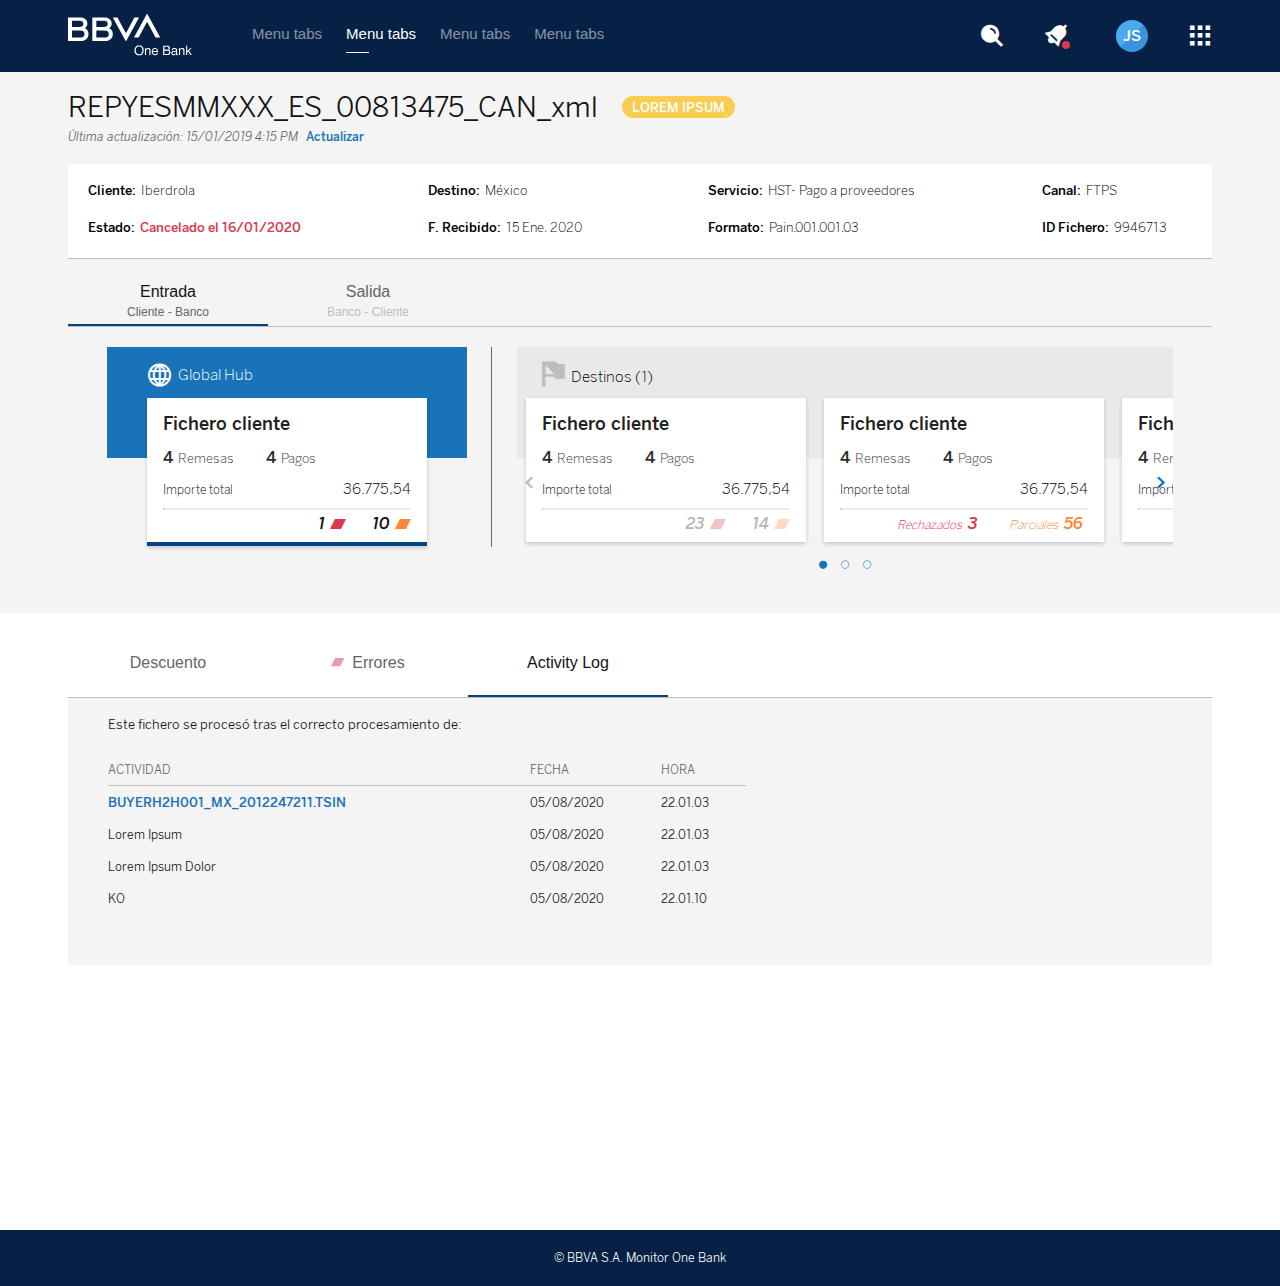
==== commit 1bb9d5a3: "Fixed in Carousel component" ====
--- a/app_web/compiled/activity-log.html
+++ b/app_web/compiled/activity-log.html
@@ -221,6 +221,10 @@
                           <p>Importe total</p><span>36.775,54</span>
                         </div>
                         <hr>
+                        <div class="error-notifications">
+                          <div class="error-complete--rejected"><span class="literal"> Rechazados</span><span>3</span></div>
+                          <div class="error-partial--partials"><span class="literal">Parciales</span><span>56                        </span></div>
+                        </div>
                       </div>
                     </div>
                   </div>
@@ -235,6 +239,10 @@
                           <p>Importe total</p><span>36.775,54</span>
                         </div>
                         <hr>
+                        <div class="error-notifications">
+                          <div class="error-complete--rejected"><span class="literal"> Rechazados</span><span>3</span></div>
+                          <div class="error-partial--partials"><span class="literal">Parciales</span><span>56                        </span></div>
+                        </div>
                       </div>
                     </div>
                   </div>
--- a/app_web/compiled/css/imports.css
+++ b/app_web/compiled/css/imports.css
@@ -1868,8 +1868,11 @@
   width: auto;
   display: flex;
   display: -webkit-flex;
+  justify-content: center;
+  -ms-flex-pack: center;
+  -webkit-justify-content: center;
   height: auto;
-  padding: 20px 40px 0 40px;
+  padding: 20px 0;
   background-color: var(--third);
 }
 .c-file-card .left-side,
@@ -1884,7 +1887,7 @@
 }
 .c-file-card .left-side .file-cards_container,
 .c-file-card .right-side .file-cards_container {
-  max-width: 670px;
+  max-width: 656px;
   display: flex;
   display: -webkit-flex;
   justify-content: space-between;
@@ -1899,13 +1902,12 @@
 }
 .c-file-card .left-side .file-cards_container .filecard.filecard--slide-case,
 .c-file-card .right-side .file-cards_container .filecard.filecard--slide-case {
-  min-width: 330px;
-  width: unset;
+  min-width: 298px;
 }
 .c-file-card .left-side .file-cards_container .filecard .filecard_header,
 .c-file-card .right-side .file-cards_container .filecard .filecard_header {
   height: 95px;
-  padding: 16px 0 0 16px;
+  padding: 16px 0 0 40px;
   background-color: var(--fifth);
   transition: background 0.4s ease;
 }
@@ -1947,7 +1949,7 @@
 .c-file-card .left-side .file-cards_container .filecard .filecard_header--enabled,
 .c-file-card .right-side .file-cards_container .filecard .filecard_header--enabled {
   height: 95px;
-  padding: 16px 0 0 16px;
+  padding: 16px 0 0 25px;
   background-color: var(--sixth);
   transition: background 0.4s ease;
 }
@@ -1992,7 +1994,8 @@
 .c-file-card .right-side .file-cards_container .filecard .filecard_body .file-client {
   height: auto;
   min-height: 116px;
-  width: 228px;
+  width: 280px;
+  box-sizing: border-box;
   padding: 16px 16px 10px 16px;
   background-color: var(--first);
   box-shadow: 0 2px 4px 0 rgba(18, 18, 18, 0.2);
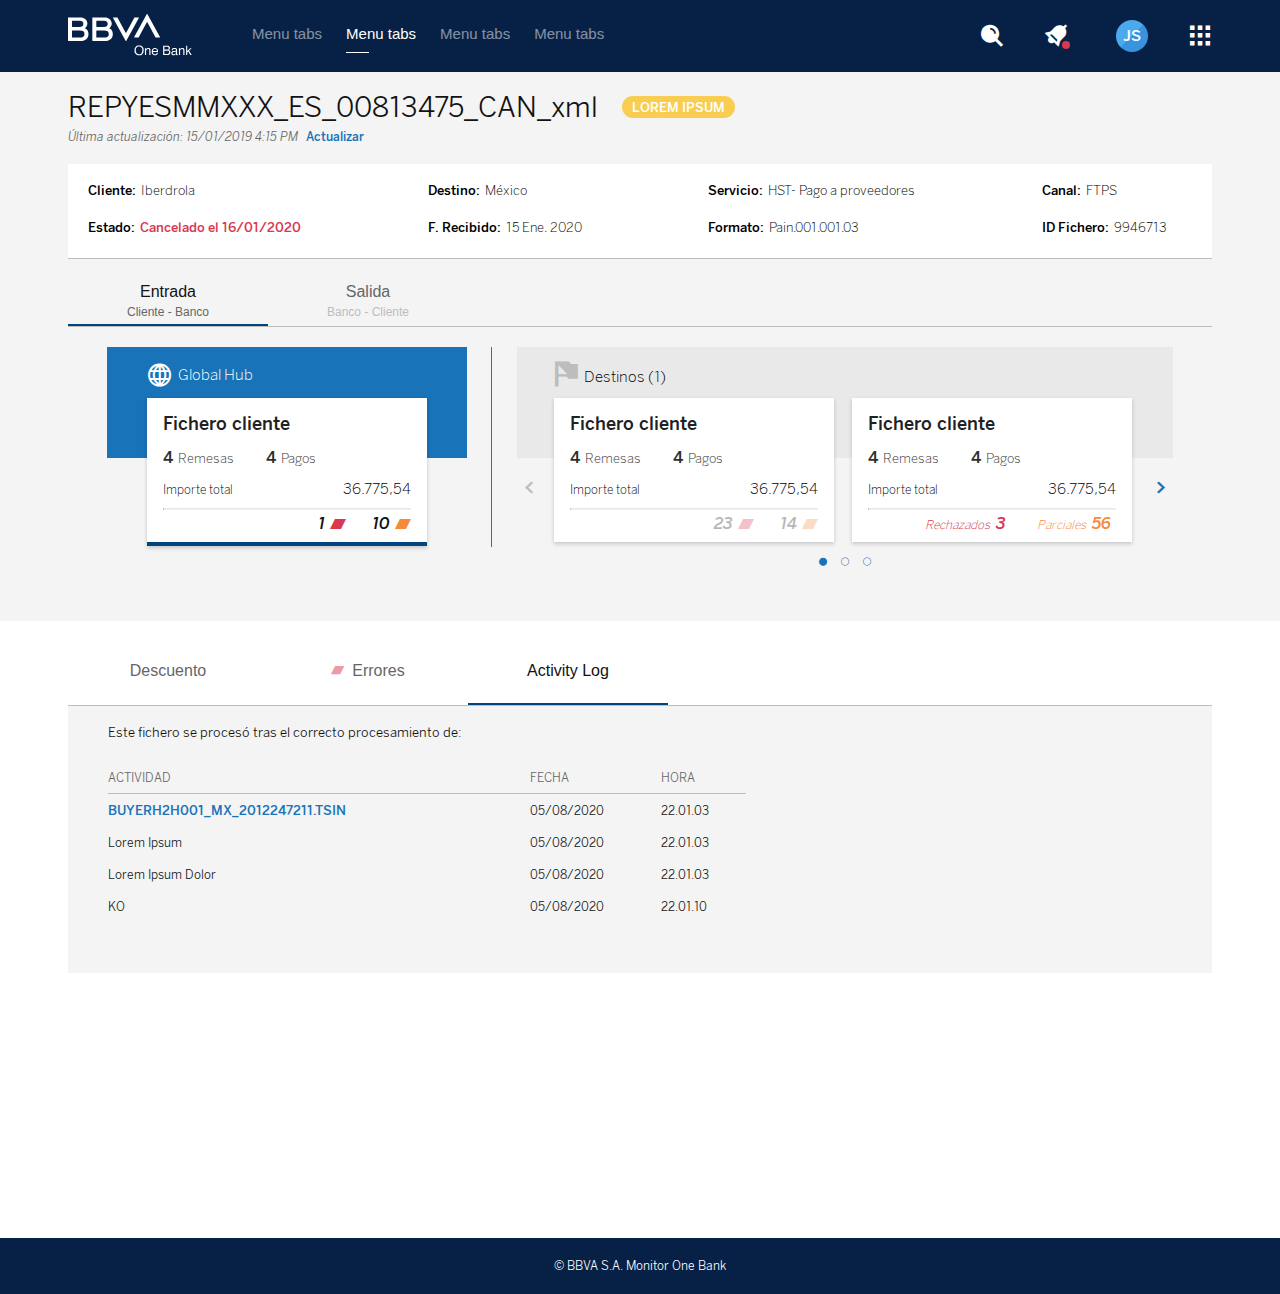
==== commit 2fd87703: "Included scss and pug to fix the interface according to Invision" ====
--- a/app_web/compiled/activity-log.html
+++ b/app_web/compiled/activity-log.html
@@ -171,7 +171,7 @@
               <div class="right-side">
                 <div class="navigation_arrow_prev"><i class="ico-back active"></i></div>
                 <div class="navigation_arrow_next"><i class="ico-next"></i></div>
-                <div class="file-cards_container">
+                <div class="file-cards_container--enabled">
                   <div class="filecard filecard--slide-case">
                     <div class="filecard_header--enabled">
                       <div class="file-title--enabled"><i class="ico-flag enabled"></i><span class="enabled">Destinos (1)</span></div>
@@ -239,10 +239,6 @@
                           <p>Importe total</p><span>36.775,54</span>
                         </div>
                         <hr>
-                        <div class="error-notifications">
-                          <div class="error-complete--rejected"><span class="literal"> Rechazados</span><span>3</span></div>
-                          <div class="error-partial--partials"><span class="literal">Parciales</span><span>56                        </span></div>
-                        </div>
                       </div>
                     </div>
                   </div>
--- a/app_web/compiled/css/imports.css
+++ b/app_web/compiled/css/imports.css
@@ -236,6 +236,8 @@
 }
 .c-title h1.font-24 {
   font-size: 24px;
+  word-wrap: break-word;
+  line-height: 30px;
 }
 
 /* END C-TITLE COMPONENT */
@@ -1880,81 +1882,123 @@
   position: relative;
   overflow: hidden;
   width: unset;
+  height: 230px;
 }
 .c-file-card .left-side.width-100,
 .c-file-card .right-side.width-100 {
   width: 100%;
 }
 .c-file-card .left-side .file-cards_container,
-.c-file-card .right-side .file-cards_container {
+.c-file-card .left-side .file-cards_container--enabled,
+.c-file-card .right-side .file-cards_container,
+.c-file-card .right-side .file-cards_container--enabled {
   max-width: 656px;
   display: flex;
   display: -webkit-flex;
   justify-content: space-between;
   -ms-flex-pack: justify;
   -webkit-justify-content: space-between;
+  background-color: var(--fifth);
+  transition: background 0.4s ease;
+  height: 111px;
 }
 .c-file-card .left-side .file-cards_container .filecard,
-.c-file-card .right-side .file-cards_container .filecard {
+.c-file-card .left-side .file-cards_container--enabled .filecard,
+.c-file-card .right-side .file-cards_container .filecard,
+.c-file-card .right-side .file-cards_container--enabled .filecard {
   width: 100%;
   min-width: 360px;
   height: 200px;
 }
 .c-file-card .left-side .file-cards_container .filecard.filecard--slide-case,
-.c-file-card .right-side .file-cards_container .filecard.filecard--slide-case {
+.c-file-card .left-side .file-cards_container--enabled .filecard.filecard--slide-case,
+.c-file-card .right-side .file-cards_container .filecard.filecard--slide-case,
+.c-file-card .right-side .file-cards_container--enabled .filecard.filecard--slide-case {
   min-width: 298px;
 }
+.c-file-card .left-side .file-cards_container .filecard.filecard--slide-case:nth-child(odd),
+.c-file-card .left-side .file-cards_container--enabled .filecard.filecard--slide-case:nth-child(odd),
+.c-file-card .right-side .file-cards_container .filecard.filecard--slide-case:nth-child(odd),
+.c-file-card .right-side .file-cards_container--enabled .filecard.filecard--slide-case:nth-child(odd) {
+  margin-left: 28px;
+}
+.c-file-card .left-side .file-cards_container .filecard.filecard--slide-case:nth-child(even),
+.c-file-card .left-side .file-cards_container--enabled .filecard.filecard--slide-case:nth-child(even),
+.c-file-card .right-side .file-cards_container .filecard.filecard--slide-case:nth-child(even),
+.c-file-card .right-side .file-cards_container--enabled .filecard.filecard--slide-case:nth-child(even) {
+  margin-right: 28px;
+}
 .c-file-card .left-side .file-cards_container .filecard .filecard_header,
-.c-file-card .right-side .file-cards_container .filecard .filecard_header {
+.c-file-card .left-side .file-cards_container--enabled .filecard .filecard_header,
+.c-file-card .right-side .file-cards_container .filecard .filecard_header,
+.c-file-card .right-side .file-cards_container--enabled .filecard .filecard_header {
   height: 95px;
   padding: 16px 0 0 40px;
-  background-color: var(--fifth);
-  transition: background 0.4s ease;
 }
 .c-file-card .left-side .file-cards_container .filecard .filecard_header .file-title,
-.c-file-card .right-side .file-cards_container .filecard .filecard_header .file-title {
+.c-file-card .left-side .file-cards_container--enabled .filecard .filecard_header .file-title,
+.c-file-card .right-side .file-cards_container .filecard .filecard_header .file-title,
+.c-file-card .right-side .file-cards_container--enabled .filecard .filecard_header .file-title {
   display: flex;
   display: -webkit-flex;
 }
 .c-file-card .left-side .file-cards_container .filecard .filecard_header .file-title .ico-globe,
 .c-file-card .left-side .file-cards_container .filecard .filecard_header .file-title .ico-flag,
+.c-file-card .left-side .file-cards_container--enabled .filecard .filecard_header .file-title .ico-globe,
+.c-file-card .left-side .file-cards_container--enabled .filecard .filecard_header .file-title .ico-flag,
 .c-file-card .right-side .file-cards_container .filecard .filecard_header .file-title .ico-globe,
-.c-file-card .right-side .file-cards_container .filecard .filecard_header .file-title .ico-flag {
+.c-file-card .right-side .file-cards_container .filecard .filecard_header .file-title .ico-flag,
+.c-file-card .right-side .file-cards_container--enabled .filecard .filecard_header .file-title .ico-globe,
+.c-file-card .right-side .file-cards_container--enabled .filecard .filecard_header .file-title .ico-flag {
   margin-right: 6px;
 }
 .c-file-card .left-side .file-cards_container .filecard .filecard_header .file-title .ico-globe:before,
 .c-file-card .left-side .file-cards_container .filecard .filecard_header .file-title .ico-flag:before,
+.c-file-card .left-side .file-cards_container--enabled .filecard .filecard_header .file-title .ico-globe:before,
+.c-file-card .left-side .file-cards_container--enabled .filecard .filecard_header .file-title .ico-flag:before,
 .c-file-card .right-side .file-cards_container .filecard .filecard_header .file-title .ico-globe:before,
-.c-file-card .right-side .file-cards_container .filecard .filecard_header .file-title .ico-flag:before {
+.c-file-card .right-side .file-cards_container .filecard .filecard_header .file-title .ico-flag:before,
+.c-file-card .right-side .file-cards_container--enabled .filecard .filecard_header .file-title .ico-globe:before,
+.c-file-card .right-side .file-cards_container--enabled .filecard .filecard_header .file-title .ico-flag:before {
   color: var(--first);
   font-size: 25px;
 }
 .c-file-card .left-side .file-cards_container .filecard .filecard_header .file-title .ico-globe.active:before,
 .c-file-card .left-side .file-cards_container .filecard .filecard_header .file-title .ico-flag.active:before,
+.c-file-card .left-side .file-cards_container--enabled .filecard .filecard_header .file-title .ico-globe.active:before,
+.c-file-card .left-side .file-cards_container--enabled .filecard .filecard_header .file-title .ico-flag.active:before,
 .c-file-card .right-side .file-cards_container .filecard .filecard_header .file-title .ico-globe.active:before,
-.c-file-card .right-side .file-cards_container .filecard .filecard_header .file-title .ico-flag.active:before {
+.c-file-card .right-side .file-cards_container .filecard .filecard_header .file-title .ico-flag.active:before,
+.c-file-card .right-side .file-cards_container--enabled .filecard .filecard_header .file-title .ico-globe.active:before,
+.c-file-card .right-side .file-cards_container--enabled .filecard .filecard_header .file-title .ico-flag.active:before {
   color: var(--fourth);
 }
 .c-file-card .left-side .file-cards_container .filecard .filecard_header .file-title span,
-.c-file-card .right-side .file-cards_container .filecard .filecard_header .file-title span {
+.c-file-card .left-side .file-cards_container--enabled .filecard .filecard_header .file-title span,
+.c-file-card .right-side .file-cards_container .filecard .filecard_header .file-title span,
+.c-file-card .right-side .file-cards_container--enabled .filecard .filecard_header .file-title span {
   color: var(--first);
   font-family: "Benton Sans Light BBVA";
   font-size: 15px;
   line-height: 24px;
 }
 .c-file-card .left-side .file-cards_container .filecard .filecard_header .file-title span.active,
-.c-file-card .right-side .file-cards_container .filecard .filecard_header .file-title span.active {
+.c-file-card .left-side .file-cards_container--enabled .filecard .filecard_header .file-title span.active,
+.c-file-card .right-side .file-cards_container .filecard .filecard_header .file-title span.active,
+.c-file-card .right-side .file-cards_container--enabled .filecard .filecard_header .file-title span.active {
   color: var(--data-first);
 }
 .c-file-card .left-side .file-cards_container .filecard .filecard_header--enabled,
-.c-file-card .right-side .file-cards_container .filecard .filecard_header--enabled {
+.c-file-card .left-side .file-cards_container--enabled .filecard .filecard_header--enabled,
+.c-file-card .right-side .file-cards_container .filecard .filecard_header--enabled,
+.c-file-card .right-side .file-cards_container--enabled .filecard .filecard_header--enabled {
   height: 95px;
-  padding: 16px 0 0 25px;
-  background-color: var(--sixth);
-  transition: background 0.4s ease;
+  padding: 16px 0 0 10px;
 }
 .c-file-card .left-side .file-cards_container .filecard .filecard_header--enabled .file-title--enabled,
-.c-file-card .right-side .file-cards_container .filecard .filecard_header--enabled .file-title--enabled {
+.c-file-card .left-side .file-cards_container--enabled .filecard .filecard_header--enabled .file-title--enabled,
+.c-file-card .right-side .file-cards_container .filecard .filecard_header--enabled .file-title--enabled,
+.c-file-card .right-side .file-cards_container--enabled .filecard .filecard_header--enabled .file-title--enabled {
   display: flex;
   display: -webkit-flex;
   align-items: center;
@@ -1963,25 +2007,37 @@
 }
 .c-file-card .left-side .file-cards_container .filecard .filecard_header--enabled .file-title--enabled .ico-globe,
 .c-file-card .left-side .file-cards_container .filecard .filecard_header--enabled .file-title--enabled .ico-flag,
+.c-file-card .left-side .file-cards_container--enabled .filecard .filecard_header--enabled .file-title--enabled .ico-globe,
+.c-file-card .left-side .file-cards_container--enabled .filecard .filecard_header--enabled .file-title--enabled .ico-flag,
 .c-file-card .right-side .file-cards_container .filecard .filecard_header--enabled .file-title--enabled .ico-globe,
-.c-file-card .right-side .file-cards_container .filecard .filecard_header--enabled .file-title--enabled .ico-flag {
+.c-file-card .right-side .file-cards_container .filecard .filecard_header--enabled .file-title--enabled .ico-flag,
+.c-file-card .right-side .file-cards_container--enabled .filecard .filecard_header--enabled .file-title--enabled .ico-globe,
+.c-file-card .right-side .file-cards_container--enabled .filecard .filecard_header--enabled .file-title--enabled .ico-flag {
   margin-right: 6px;
 }
 .c-file-card .left-side .file-cards_container .filecard .filecard_header--enabled .file-title--enabled .ico-globe.enabled:before,
 .c-file-card .left-side .file-cards_container .filecard .filecard_header--enabled .file-title--enabled .ico-flag.enabled:before,
+.c-file-card .left-side .file-cards_container--enabled .filecard .filecard_header--enabled .file-title--enabled .ico-globe.enabled:before,
+.c-file-card .left-side .file-cards_container--enabled .filecard .filecard_header--enabled .file-title--enabled .ico-flag.enabled:before,
 .c-file-card .right-side .file-cards_container .filecard .filecard_header--enabled .file-title--enabled .ico-globe.enabled:before,
-.c-file-card .right-side .file-cards_container .filecard .filecard_header--enabled .file-title--enabled .ico-flag.enabled:before {
+.c-file-card .right-side .file-cards_container .filecard .filecard_header--enabled .file-title--enabled .ico-flag.enabled:before,
+.c-file-card .right-side .file-cards_container--enabled .filecard .filecard_header--enabled .file-title--enabled .ico-globe.enabled:before,
+.c-file-card .right-side .file-cards_container--enabled .filecard .filecard_header--enabled .file-title--enabled .ico-flag.enabled:before {
   color: var(--fourth);
   font-size: 25px;
 }
 .c-file-card .left-side .file-cards_container .filecard .filecard_header--enabled .file-title--enabled .enabled,
-.c-file-card .right-side .file-cards_container .filecard .filecard_header--enabled .file-title--enabled .enabled {
+.c-file-card .left-side .file-cards_container--enabled .filecard .filecard_header--enabled .file-title--enabled .enabled,
+.c-file-card .right-side .file-cards_container .filecard .filecard_header--enabled .file-title--enabled .enabled,
+.c-file-card .right-side .file-cards_container--enabled .filecard .filecard_header--enabled .file-title--enabled .enabled {
   font-family: "Benton Sans Light BBVA";
   font-size: 15px;
   line-height: 24px;
 }
 .c-file-card .left-side .file-cards_container .filecard .filecard_body,
-.c-file-card .right-side .file-cards_container .filecard .filecard_body {
+.c-file-card .left-side .file-cards_container--enabled .filecard .filecard_body,
+.c-file-card .right-side .file-cards_container .filecard .filecard_body,
+.c-file-card .right-side .file-cards_container--enabled .filecard .filecard_body {
   position: relative;
   top: -60px;
   display: flex;
@@ -1991,7 +2047,9 @@
   -webkit-justify-content: center;
 }
 .c-file-card .left-side .file-cards_container .filecard .filecard_body .file-client,
-.c-file-card .right-side .file-cards_container .filecard .filecard_body .file-client {
+.c-file-card .left-side .file-cards_container--enabled .filecard .filecard_body .file-client,
+.c-file-card .right-side .file-cards_container .filecard .filecard_body .file-client,
+.c-file-card .right-side .file-cards_container--enabled .filecard .filecard_body .file-client {
   height: auto;
   min-height: 116px;
   width: 280px;
@@ -2004,14 +2062,18 @@
   transition: border 0.1s ease;
 }
 .c-file-card .left-side .file-cards_container .filecard .filecard_body .file-client--disabled,
-.c-file-card .right-side .file-cards_container .filecard .filecard_body .file-client--disabled {
+.c-file-card .left-side .file-cards_container--enabled .filecard .filecard_body .file-client--disabled,
+.c-file-card .right-side .file-cards_container .filecard .filecard_body .file-client--disabled,
+.c-file-card .right-side .file-cards_container--enabled .filecard .filecard_body .file-client--disabled {
   height: 140px;
   width: 280px;
   background-color: var(--first);
   box-shadow: 0 1px 2px 0 rgba(18, 18, 18, 0.2);
 }
 .c-file-card .left-side .file-cards_container .filecard .filecard_body .file-client .title-card,
-.c-file-card .right-side .file-cards_container .filecard .filecard_body .file-client .title-card {
+.c-file-card .left-side .file-cards_container--enabled .filecard .filecard_body .file-client .title-card,
+.c-file-card .right-side .file-cards_container .filecard .filecard_body .file-client .title-card,
+.c-file-card .right-side .file-cards_container--enabled .filecard .filecard_body .file-client .title-card {
   color: var(--seventh);
   font-family: "Benton Sans Medium BBVA";
   font-size: 18px;
@@ -2019,12 +2081,16 @@
   margin-bottom: 12px;
 }
 .c-file-card .left-side .file-cards_container .filecard .filecard_body .file-client .inline-flex,
-.c-file-card .right-side .file-cards_container .filecard .filecard_body .file-client .inline-flex {
+.c-file-card .left-side .file-cards_container--enabled .filecard .filecard_body .file-client .inline-flex,
+.c-file-card .right-side .file-cards_container .filecard .filecard_body .file-client .inline-flex,
+.c-file-card .right-side .file-cards_container--enabled .filecard .filecard_body .file-client .inline-flex {
   width: 40%;
   margin-bottom: 10px;
 }
 .c-file-card .left-side .file-cards_container .filecard .filecard_body .file-client .inline-flex .data-label,
-.c-file-card .right-side .file-cards_container .filecard .filecard_body .file-client .inline-flex .data-label {
+.c-file-card .left-side .file-cards_container--enabled .filecard .filecard_body .file-client .inline-flex .data-label,
+.c-file-card .right-side .file-cards_container .filecard .filecard_body .file-client .inline-flex .data-label,
+.c-file-card .right-side .file-cards_container--enabled .filecard .filecard_body .file-client .inline-flex .data-label {
   opacity: 0.82;
   color: #000000;
   font-family: "Benton Sans Medium BBVA";
@@ -2032,7 +2098,9 @@
   line-height: 23px;
 }
 .c-file-card .left-side .file-cards_container .filecard .filecard_body .file-client .inline-flex .data-label span,
-.c-file-card .right-side .file-cards_container .filecard .filecard_body .file-client .inline-flex .data-label span {
+.c-file-card .left-side .file-cards_container--enabled .filecard .filecard_body .file-client .inline-flex .data-label span,
+.c-file-card .right-side .file-cards_container .filecard .filecard_body .file-client .inline-flex .data-label span,
+.c-file-card .right-side .file-cards_container--enabled .filecard .filecard_body .file-client .inline-flex .data-label span {
   color: #000000;
   font-family: "Benton Sans Light BBVA";
   font-size: 13px;
@@ -2040,7 +2108,9 @@
   margin-left: 5px;
 }
 .c-file-card .left-side .file-cards_container .filecard .filecard_body .file-client .total-import,
-.c-file-card .right-side .file-cards_container .filecard .filecard_body .file-client .total-import {
+.c-file-card .left-side .file-cards_container--enabled .filecard .filecard_body .file-client .total-import,
+.c-file-card .right-side .file-cards_container .filecard .filecard_body .file-client .total-import,
+.c-file-card .right-side .file-cards_container--enabled .filecard .filecard_body .file-client .total-import {
   display: flex;
   display: -webkit-flex;
   justify-content: space-between;
@@ -2051,27 +2121,35 @@
   -webkit-align-items: center;
 }
 .c-file-card .left-side .file-cards_container .filecard .filecard_body .file-client .total-import p,
-.c-file-card .right-side .file-cards_container .filecard .filecard_body .file-client .total-import p {
+.c-file-card .left-side .file-cards_container--enabled .filecard .filecard_body .file-client .total-import p,
+.c-file-card .right-side .file-cards_container .filecard .filecard_body .file-client .total-import p,
+.c-file-card .right-side .file-cards_container--enabled .filecard .filecard_body .file-client .total-import p {
   color: #000000;
   font-family: "Benton Sans Light BBVA";
   font-size: 12px;
   line-height: 14px;
 }
 .c-file-card .left-side .file-cards_container .filecard .filecard_body .file-client .total-import span,
-.c-file-card .right-side .file-cards_container .filecard .filecard_body .file-client .total-import span {
+.c-file-card .left-side .file-cards_container--enabled .filecard .filecard_body .file-client .total-import span,
+.c-file-card .right-side .file-cards_container .filecard .filecard_body .file-client .total-import span,
+.c-file-card .right-side .file-cards_container--enabled .filecard .filecard_body .file-client .total-import span {
   color: #000000;
   font-family: "Benton Sans Light BBVA";
   font-size: 15px;
   line-height: 21px;
 }
 .c-file-card .left-side .file-cards_container .filecard .filecard_body .file-client hr,
-.c-file-card .right-side .file-cards_container .filecard .filecard_body .file-client hr {
+.c-file-card .left-side .file-cards_container--enabled .filecard .filecard_body .file-client hr,
+.c-file-card .right-side .file-cards_container .filecard .filecard_body .file-client hr,
+.c-file-card .right-side .file-cards_container--enabled .filecard .filecard_body .file-client hr {
   border-top: 1px solid var(--sixth);
   -webkit-margin-after: 0.4em;
           margin-block-end: 0.4em;
 }
 .c-file-card .left-side .file-cards_container .filecard .filecard_body .file-client .error-notifications,
-.c-file-card .right-side .file-cards_container .filecard .filecard_body .file-client .error-notifications {
+.c-file-card .left-side .file-cards_container--enabled .filecard .filecard_body .file-client .error-notifications,
+.c-file-card .right-side .file-cards_container .filecard .filecard_body .file-client .error-notifications,
+.c-file-card .right-side .file-cards_container--enabled .filecard .filecard_body .file-client .error-notifications {
   display: flex;
   display: -webkit-flex;
   justify-content: flex-end;
@@ -2080,8 +2158,12 @@
 }
 .c-file-card .left-side .file-cards_container .filecard .filecard_body .file-client .error-notifications .error-complete,
 .c-file-card .left-side .file-cards_container .filecard .filecard_body .file-client .error-notifications .error-partial,
+.c-file-card .left-side .file-cards_container--enabled .filecard .filecard_body .file-client .error-notifications .error-complete,
+.c-file-card .left-side .file-cards_container--enabled .filecard .filecard_body .file-client .error-notifications .error-partial,
 .c-file-card .right-side .file-cards_container .filecard .filecard_body .file-client .error-notifications .error-complete,
-.c-file-card .right-side .file-cards_container .filecard .filecard_body .file-client .error-notifications .error-partial {
+.c-file-card .right-side .file-cards_container .filecard .filecard_body .file-client .error-notifications .error-partial,
+.c-file-card .right-side .file-cards_container--enabled .filecard .filecard_body .file-client .error-notifications .error-complete,
+.c-file-card .right-side .file-cards_container--enabled .filecard .filecard_body .file-client .error-notifications .error-partial {
   display: flex;
   display: -webkit-flex;
   align-items: flex-end;
@@ -2090,23 +2172,33 @@
 }
 .c-file-card .left-side .file-cards_container .filecard .filecard_body .file-client .error-notifications .error-complete.opacity-30,
 .c-file-card .left-side .file-cards_container .filecard .filecard_body .file-client .error-notifications .error-partial.opacity-30,
+.c-file-card .left-side .file-cards_container--enabled .filecard .filecard_body .file-client .error-notifications .error-complete.opacity-30,
+.c-file-card .left-side .file-cards_container--enabled .filecard .filecard_body .file-client .error-notifications .error-partial.opacity-30,
 .c-file-card .right-side .file-cards_container .filecard .filecard_body .file-client .error-notifications .error-complete.opacity-30,
-.c-file-card .right-side .file-cards_container .filecard .filecard_body .file-client .error-notifications .error-partial.opacity-30 {
+.c-file-card .right-side .file-cards_container .filecard .filecard_body .file-client .error-notifications .error-partial.opacity-30,
+.c-file-card .right-side .file-cards_container--enabled .filecard .filecard_body .file-client .error-notifications .error-complete.opacity-30,
+.c-file-card .right-side .file-cards_container--enabled .filecard .filecard_body .file-client .error-notifications .error-partial.opacity-30 {
   opacity: 0.3;
 }
 .c-file-card .left-side .file-cards_container .filecard .filecard_body .file-client .error-notifications .error-complete span,
-.c-file-card .right-side .file-cards_container .filecard .filecard_body .file-client .error-notifications .error-complete span {
+.c-file-card .left-side .file-cards_container--enabled .filecard .filecard_body .file-client .error-notifications .error-complete span,
+.c-file-card .right-side .file-cards_container .filecard .filecard_body .file-client .error-notifications .error-complete span,
+.c-file-card .right-side .file-cards_container--enabled .filecard .filecard_body .file-client .error-notifications .error-complete span {
   color: var(--data-first);
   font-family: "Benton Sans MediumItalic BBVA";
   font-size: 16px;
   margin-right: 5px;
 }
 .c-file-card .left-side .file-cards_container .filecard .filecard_body .file-client .error-notifications .error-complete--rejected.opacity-30,
-.c-file-card .right-side .file-cards_container .filecard .filecard_body .file-client .error-notifications .error-complete--rejected.opacity-30 {
+.c-file-card .left-side .file-cards_container--enabled .filecard .filecard_body .file-client .error-notifications .error-complete--rejected.opacity-30,
+.c-file-card .right-side .file-cards_container .filecard .filecard_body .file-client .error-notifications .error-complete--rejected.opacity-30,
+.c-file-card .right-side .file-cards_container--enabled .filecard .filecard_body .file-client .error-notifications .error-complete--rejected.opacity-30 {
   opacity: 0.3;
 }
 .c-file-card .left-side .file-cards_container .filecard .filecard_body .file-client .error-notifications .error-complete--rejected span,
-.c-file-card .right-side .file-cards_container .filecard .filecard_body .file-client .error-notifications .error-complete--rejected span {
+.c-file-card .left-side .file-cards_container--enabled .filecard .filecard_body .file-client .error-notifications .error-complete--rejected span,
+.c-file-card .right-side .file-cards_container .filecard .filecard_body .file-client .error-notifications .error-complete--rejected span,
+.c-file-card .right-side .file-cards_container--enabled .filecard .filecard_body .file-client .error-notifications .error-complete--rejected span {
   color: var(--data-first);
   font-family: "Benton Sans MediumItalic BBVA";
   font-size: 16px;
@@ -2114,44 +2206,63 @@
   color: var(--status-error);
 }
 .c-file-card .left-side .file-cards_container .filecard .filecard_body .file-client .error-notifications .error-complete--rejected span.literal,
-.c-file-card .right-side .file-cards_container .filecard .filecard_body .file-client .error-notifications .error-complete--rejected span.literal {
+.c-file-card .left-side .file-cards_container--enabled .filecard .filecard_body .file-client .error-notifications .error-complete--rejected span.literal,
+.c-file-card .right-side .file-cards_container .filecard .filecard_body .file-client .error-notifications .error-complete--rejected span.literal,
+.c-file-card .right-side .file-cards_container--enabled .filecard .filecard_body .file-client .error-notifications .error-complete--rejected span.literal {
   font-family: "Benton Sans Light BBVA";
   font-size: 12px;
   font-style: italic;
   margin-right: 6px;
 }
 .c-file-card .left-side .file-cards_container .filecard .filecard_body .file-client .error-notifications .error-partial,
-.c-file-card .right-side .file-cards_container .filecard .filecard_body .file-client .error-notifications .error-partial {
+.c-file-card .left-side .file-cards_container--enabled .filecard .filecard_body .file-client .error-notifications .error-partial,
+.c-file-card .right-side .file-cards_container .filecard .filecard_body .file-client .error-notifications .error-partial,
+.c-file-card .right-side .file-cards_container--enabled .filecard .filecard_body .file-client .error-notifications .error-partial {
   margin-left: 26px;
 }
 .c-file-card .left-side .file-cards_container .filecard .filecard_body .file-client .error-notifications .error-partial span,
-.c-file-card .right-side .file-cards_container .filecard .filecard_body .file-client .error-notifications .error-partial span {
+.c-file-card .left-side .file-cards_container--enabled .filecard .filecard_body .file-client .error-notifications .error-partial span,
+.c-file-card .right-side .file-cards_container .filecard .filecard_body .file-client .error-notifications .error-partial span,
+.c-file-card .right-side .file-cards_container--enabled .filecard .filecard_body .file-client .error-notifications .error-partial span {
   color: var(--data-first);
   font-family: "Benton Sans MediumItalic BBVA";
   font-size: 16px;
   margin-right: 5px;
 }
 .c-file-card .left-side .file-cards_container .filecard .filecard_body .file-client .error-notifications .error-partial--partials,
-.c-file-card .right-side .file-cards_container .filecard .filecard_body .file-client .error-notifications .error-partial--partials {
+.c-file-card .left-side .file-cards_container--enabled .filecard .filecard_body .file-client .error-notifications .error-partial--partials,
+.c-file-card .right-side .file-cards_container .filecard .filecard_body .file-client .error-notifications .error-partial--partials,
+.c-file-card .right-side .file-cards_container--enabled .filecard .filecard_body .file-client .error-notifications .error-partial--partials {
   margin-left: 26px;
 }
 .c-file-card .left-side .file-cards_container .filecard .filecard_body .file-client .error-notifications .error-partial--partials.opacity-30,
-.c-file-card .right-side .file-cards_container .filecard .filecard_body .file-client .error-notifications .error-partial--partials.opacity-30 {
+.c-file-card .left-side .file-cards_container--enabled .filecard .filecard_body .file-client .error-notifications .error-partial--partials.opacity-30,
+.c-file-card .right-side .file-cards_container .filecard .filecard_body .file-client .error-notifications .error-partial--partials.opacity-30,
+.c-file-card .right-side .file-cards_container--enabled .filecard .filecard_body .file-client .error-notifications .error-partial--partials.opacity-30 {
   opacity: 0.3;
 }
 .c-file-card .left-side .file-cards_container .filecard .filecard_body .file-client .error-notifications .error-partial--partials span,
-.c-file-card .right-side .file-cards_container .filecard .filecard_body .file-client .error-notifications .error-partial--partials span {
+.c-file-card .left-side .file-cards_container--enabled .filecard .filecard_body .file-client .error-notifications .error-partial--partials span,
+.c-file-card .right-side .file-cards_container .filecard .filecard_body .file-client .error-notifications .error-partial--partials span,
+.c-file-card .right-side .file-cards_container--enabled .filecard .filecard_body .file-client .error-notifications .error-partial--partials span {
   font-family: "Benton Sans MediumItalic BBVA";
   font-size: 16px;
   margin-right: 5px;
   color: var(--text-partial);
 }
 .c-file-card .left-side .file-cards_container .filecard .filecard_body .file-client .error-notifications .error-partial--partials span.literal,
-.c-file-card .right-side .file-cards_container .filecard .filecard_body .file-client .error-notifications .error-partial--partials span.literal {
+.c-file-card .left-side .file-cards_container--enabled .filecard .filecard_body .file-client .error-notifications .error-partial--partials span.literal,
+.c-file-card .right-side .file-cards_container .filecard .filecard_body .file-client .error-notifications .error-partial--partials span.literal,
+.c-file-card .right-side .file-cards_container--enabled .filecard .filecard_body .file-client .error-notifications .error-partial--partials span.literal {
   font-family: "Benton Sans Light BBVA";
   font-size: 12px;
   font-style: italic;
   margin-right: 6px;
+}
+.c-file-card .left-side .file-cards_container--enabled,
+.c-file-card .right-side .file-cards_container--enabled {
+  background-color: var(--sixth);
+  transition: background 0.4s ease;
 }
 .c-file-card .left-side .navigation_arrow_prev,
 .c-file-card .right-side .navigation_arrow_prev {
@@ -2194,6 +2305,8 @@
   display: flex;
   display: -webkit-flex;
   font-size: 8px;
+  position: relative;
+  top: 86px;
 }
 .c-file-card .left-side .navigation_dots .dots,
 .c-file-card .right-side .navigation_dots .dots {
@@ -4507,7 +4620,7 @@
   box-shadow: 0px 0px 4px 0 rgba(0, 0, 0, 0.04);
   display: inline-flex;
 }
-.c-header-accordion-country .fuller {
+.c-header-accordion-country .filler {
   width: 57px;
 }
 .c-header-accordion-country span {
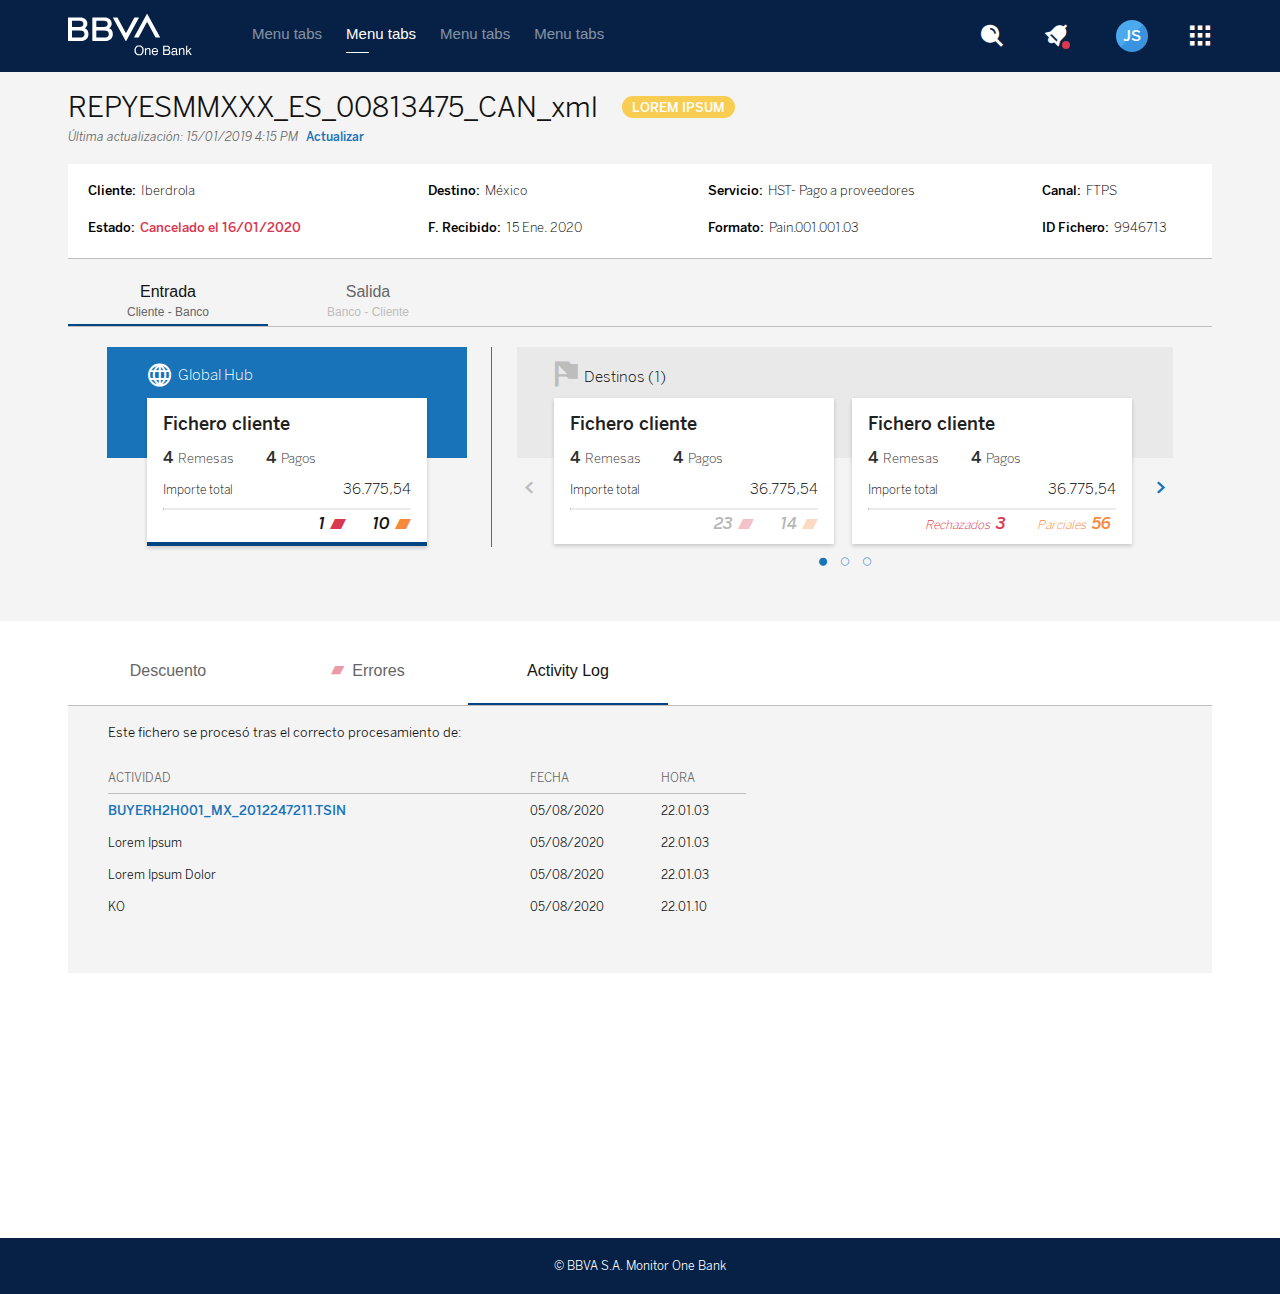
==== commit 1cf0f2ef: "c-filecard and c-spinner adjust" ====
--- a/app_web/compiled/activity-log.html
+++ b/app_web/compiled/activity-log.html
@@ -173,7 +173,7 @@
                 <div class="navigation_arrow_next"><i class="ico-next"></i></div>
                 <div class="file-cards_container--enabled">
                   <div class="filecard filecard--slide-case">
-                    <div class="filecard_header--enabled">
+                    <div class="filecard_header--multiple">
                       <div class="file-title--enabled"><i class="ico-flag enabled"></i><span class="enabled">Destinos (1)</span></div>
                     </div>
                     <div class="filecard_body">
@@ -193,7 +193,7 @@
                     </div>
                   </div>
                   <div class="filecard filecard--slide-case">
-                    <div class="filecard_header--enabled"></div>
+                    <div class="filecard_header--multiple"></div>
                     <div class="filecard_body">
                       <div class="file-client border-bottom-none">
                         <p class="title-card">Fichero cliente</p>
@@ -211,7 +211,7 @@
                     </div>
                   </div>
                   <div class="filecard filecard--slide-case">
-                    <div class="filecard_header--enabled"></div>
+                    <div class="filecard_header--multiple"></div>
                     <div class="filecard_body">
                       <div class="file-client border-bottom-none">
                         <p class="title-card">Fichero cliente</p>
@@ -229,7 +229,7 @@
                     </div>
                   </div>
                   <div class="filecard filecard--slide-case">
-                    <div class="filecard_header--enabled"></div>
+                    <div class="filecard_header--multiple"></div>
                     <div class="filecard_body">
                       <div class="file-client border-bottom-none">
                         <p class="title-card">Fichero cliente</p>
--- a/app_web/compiled/css/imports.css
+++ b/app_web/compiled/css/imports.css
@@ -1988,51 +1988,143 @@
 .c-file-card .right-side .file-cards_container--enabled .filecard .filecard_header .file-title span.active {
   color: var(--data-first);
 }
-.c-file-card .left-side .file-cards_container .filecard .filecard_header--enabled,
-.c-file-card .left-side .file-cards_container--enabled .filecard .filecard_header--enabled,
-.c-file-card .right-side .file-cards_container .filecard .filecard_header--enabled,
-.c-file-card .right-side .file-cards_container--enabled .filecard .filecard_header--enabled {
-  height: 95px;
-  padding: 16px 0 0 10px;
-}
-.c-file-card .left-side .file-cards_container .filecard .filecard_header--enabled .file-title--enabled,
-.c-file-card .left-side .file-cards_container--enabled .filecard .filecard_header--enabled .file-title--enabled,
-.c-file-card .right-side .file-cards_container .filecard .filecard_header--enabled .file-title--enabled,
-.c-file-card .right-side .file-cards_container--enabled .filecard .filecard_header--enabled .file-title--enabled {
-  display: flex;
-  display: -webkit-flex;
-  align-items: center;
-  -ms-flex-align: center;
-  -webkit-align-items: center;
-}
-.c-file-card .left-side .file-cards_container .filecard .filecard_header--enabled .file-title--enabled .ico-globe,
-.c-file-card .left-side .file-cards_container .filecard .filecard_header--enabled .file-title--enabled .ico-flag,
-.c-file-card .left-side .file-cards_container--enabled .filecard .filecard_header--enabled .file-title--enabled .ico-globe,
-.c-file-card .left-side .file-cards_container--enabled .filecard .filecard_header--enabled .file-title--enabled .ico-flag,
-.c-file-card .right-side .file-cards_container .filecard .filecard_header--enabled .file-title--enabled .ico-globe,
-.c-file-card .right-side .file-cards_container .filecard .filecard_header--enabled .file-title--enabled .ico-flag,
-.c-file-card .right-side .file-cards_container--enabled .filecard .filecard_header--enabled .file-title--enabled .ico-globe,
-.c-file-card .right-side .file-cards_container--enabled .filecard .filecard_header--enabled .file-title--enabled .ico-flag {
+.c-file-card .left-side .file-cards_container .filecard .filecard_header .file-title--enabled,
+.c-file-card .left-side .file-cards_container--enabled .filecard .filecard_header .file-title--enabled,
+.c-file-card .right-side .file-cards_container .filecard .filecard_header .file-title--enabled,
+.c-file-card .right-side .file-cards_container--enabled .filecard .filecard_header .file-title--enabled {
+  display: flex;
+  display: -webkit-flex;
+  align-items: center;
+  -ms-flex-align: center;
+  -webkit-align-items: center;
+}
+.c-file-card .left-side .file-cards_container .filecard .filecard_header .file-title--enabled .ico-globe,
+.c-file-card .left-side .file-cards_container .filecard .filecard_header .file-title--enabled .ico-flag,
+.c-file-card .left-side .file-cards_container--enabled .filecard .filecard_header .file-title--enabled .ico-globe,
+.c-file-card .left-side .file-cards_container--enabled .filecard .filecard_header .file-title--enabled .ico-flag,
+.c-file-card .right-side .file-cards_container .filecard .filecard_header .file-title--enabled .ico-globe,
+.c-file-card .right-side .file-cards_container .filecard .filecard_header .file-title--enabled .ico-flag,
+.c-file-card .right-side .file-cards_container--enabled .filecard .filecard_header .file-title--enabled .ico-globe,
+.c-file-card .right-side .file-cards_container--enabled .filecard .filecard_header .file-title--enabled .ico-flag {
   margin-right: 6px;
 }
-.c-file-card .left-side .file-cards_container .filecard .filecard_header--enabled .file-title--enabled .ico-globe.enabled:before,
-.c-file-card .left-side .file-cards_container .filecard .filecard_header--enabled .file-title--enabled .ico-flag.enabled:before,
-.c-file-card .left-side .file-cards_container--enabled .filecard .filecard_header--enabled .file-title--enabled .ico-globe.enabled:before,
-.c-file-card .left-side .file-cards_container--enabled .filecard .filecard_header--enabled .file-title--enabled .ico-flag.enabled:before,
-.c-file-card .right-side .file-cards_container .filecard .filecard_header--enabled .file-title--enabled .ico-globe.enabled:before,
-.c-file-card .right-side .file-cards_container .filecard .filecard_header--enabled .file-title--enabled .ico-flag.enabled:before,
-.c-file-card .right-side .file-cards_container--enabled .filecard .filecard_header--enabled .file-title--enabled .ico-globe.enabled:before,
-.c-file-card .right-side .file-cards_container--enabled .filecard .filecard_header--enabled .file-title--enabled .ico-flag.enabled:before {
+.c-file-card .left-side .file-cards_container .filecard .filecard_header .file-title--enabled .ico-globe.enabled:before,
+.c-file-card .left-side .file-cards_container .filecard .filecard_header .file-title--enabled .ico-flag.enabled:before,
+.c-file-card .left-side .file-cards_container--enabled .filecard .filecard_header .file-title--enabled .ico-globe.enabled:before,
+.c-file-card .left-side .file-cards_container--enabled .filecard .filecard_header .file-title--enabled .ico-flag.enabled:before,
+.c-file-card .right-side .file-cards_container .filecard .filecard_header .file-title--enabled .ico-globe.enabled:before,
+.c-file-card .right-side .file-cards_container .filecard .filecard_header .file-title--enabled .ico-flag.enabled:before,
+.c-file-card .right-side .file-cards_container--enabled .filecard .filecard_header .file-title--enabled .ico-globe.enabled:before,
+.c-file-card .right-side .file-cards_container--enabled .filecard .filecard_header .file-title--enabled .ico-flag.enabled:before {
   color: var(--fourth);
   font-size: 25px;
 }
-.c-file-card .left-side .file-cards_container .filecard .filecard_header--enabled .file-title--enabled .enabled,
-.c-file-card .left-side .file-cards_container--enabled .filecard .filecard_header--enabled .file-title--enabled .enabled,
-.c-file-card .right-side .file-cards_container .filecard .filecard_header--enabled .file-title--enabled .enabled,
-.c-file-card .right-side .file-cards_container--enabled .filecard .filecard_header--enabled .file-title--enabled .enabled {
+.c-file-card .left-side .file-cards_container .filecard .filecard_header .file-title--enabled .enabled,
+.c-file-card .left-side .file-cards_container--enabled .filecard .filecard_header .file-title--enabled .enabled,
+.c-file-card .right-side .file-cards_container .filecard .filecard_header .file-title--enabled .enabled,
+.c-file-card .right-side .file-cards_container--enabled .filecard .filecard_header .file-title--enabled .enabled {
   font-family: "Benton Sans Light BBVA";
   font-size: 15px;
   line-height: 24px;
+}
+.c-file-card .left-side .file-cards_container .filecard .filecard_header--multiple,
+.c-file-card .left-side .file-cards_container--enabled .filecard .filecard_header--multiple,
+.c-file-card .right-side .file-cards_container .filecard .filecard_header--multiple,
+.c-file-card .right-side .file-cards_container--enabled .filecard .filecard_header--multiple {
+  height: 95px;
+  padding: 16px 0 0 10px;
+}
+.c-file-card .left-side .file-cards_container .filecard .filecard_header--multiple .file-title--enabled,
+.c-file-card .left-side .file-cards_container--enabled .filecard .filecard_header--multiple .file-title--enabled,
+.c-file-card .right-side .file-cards_container .filecard .filecard_header--multiple .file-title--enabled,
+.c-file-card .right-side .file-cards_container--enabled .filecard .filecard_header--multiple .file-title--enabled {
+  display: flex;
+  display: -webkit-flex;
+  align-items: center;
+  -ms-flex-align: center;
+  -webkit-align-items: center;
+}
+.c-file-card .left-side .file-cards_container .filecard .filecard_header--multiple .file-title--enabled .ico-globe,
+.c-file-card .left-side .file-cards_container .filecard .filecard_header--multiple .file-title--enabled .ico-flag,
+.c-file-card .left-side .file-cards_container--enabled .filecard .filecard_header--multiple .file-title--enabled .ico-globe,
+.c-file-card .left-side .file-cards_container--enabled .filecard .filecard_header--multiple .file-title--enabled .ico-flag,
+.c-file-card .right-side .file-cards_container .filecard .filecard_header--multiple .file-title--enabled .ico-globe,
+.c-file-card .right-side .file-cards_container .filecard .filecard_header--multiple .file-title--enabled .ico-flag,
+.c-file-card .right-side .file-cards_container--enabled .filecard .filecard_header--multiple .file-title--enabled .ico-globe,
+.c-file-card .right-side .file-cards_container--enabled .filecard .filecard_header--multiple .file-title--enabled .ico-flag {
+  margin-right: 6px;
+}
+.c-file-card .left-side .file-cards_container .filecard .filecard_header--multiple .file-title--enabled .ico-globe.enabled:before,
+.c-file-card .left-side .file-cards_container .filecard .filecard_header--multiple .file-title--enabled .ico-flag.enabled:before,
+.c-file-card .left-side .file-cards_container--enabled .filecard .filecard_header--multiple .file-title--enabled .ico-globe.enabled:before,
+.c-file-card .left-side .file-cards_container--enabled .filecard .filecard_header--multiple .file-title--enabled .ico-flag.enabled:before,
+.c-file-card .right-side .file-cards_container .filecard .filecard_header--multiple .file-title--enabled .ico-globe.enabled:before,
+.c-file-card .right-side .file-cards_container .filecard .filecard_header--multiple .file-title--enabled .ico-flag.enabled:before,
+.c-file-card .right-side .file-cards_container--enabled .filecard .filecard_header--multiple .file-title--enabled .ico-globe.enabled:before,
+.c-file-card .right-side .file-cards_container--enabled .filecard .filecard_header--multiple .file-title--enabled .ico-flag.enabled:before {
+  color: var(--fourth);
+  font-size: 25px;
+}
+.c-file-card .left-side .file-cards_container .filecard .filecard_header--multiple .file-title--enabled .enabled,
+.c-file-card .left-side .file-cards_container--enabled .filecard .filecard_header--multiple .file-title--enabled .enabled,
+.c-file-card .right-side .file-cards_container .filecard .filecard_header--multiple .file-title--enabled .enabled,
+.c-file-card .right-side .file-cards_container--enabled .filecard .filecard_header--multiple .file-title--enabled .enabled {
+  font-family: "Benton Sans Light BBVA";
+  font-size: 15px;
+  line-height: 24px;
+}
+.c-file-card .left-side .file-cards_container .filecard .filecard_header--multiple .file-title,
+.c-file-card .left-side .file-cards_container--enabled .filecard .filecard_header--multiple .file-title,
+.c-file-card .right-side .file-cards_container .filecard .filecard_header--multiple .file-title,
+.c-file-card .right-side .file-cards_container--enabled .filecard .filecard_header--multiple .file-title {
+  display: flex;
+  display: -webkit-flex;
+}
+.c-file-card .left-side .file-cards_container .filecard .filecard_header--multiple .file-title .ico-globe,
+.c-file-card .left-side .file-cards_container .filecard .filecard_header--multiple .file-title .ico-flag,
+.c-file-card .left-side .file-cards_container--enabled .filecard .filecard_header--multiple .file-title .ico-globe,
+.c-file-card .left-side .file-cards_container--enabled .filecard .filecard_header--multiple .file-title .ico-flag,
+.c-file-card .right-side .file-cards_container .filecard .filecard_header--multiple .file-title .ico-globe,
+.c-file-card .right-side .file-cards_container .filecard .filecard_header--multiple .file-title .ico-flag,
+.c-file-card .right-side .file-cards_container--enabled .filecard .filecard_header--multiple .file-title .ico-globe,
+.c-file-card .right-side .file-cards_container--enabled .filecard .filecard_header--multiple .file-title .ico-flag {
+  margin-right: 6px;
+}
+.c-file-card .left-side .file-cards_container .filecard .filecard_header--multiple .file-title .ico-globe:before,
+.c-file-card .left-side .file-cards_container .filecard .filecard_header--multiple .file-title .ico-flag:before,
+.c-file-card .left-side .file-cards_container--enabled .filecard .filecard_header--multiple .file-title .ico-globe:before,
+.c-file-card .left-side .file-cards_container--enabled .filecard .filecard_header--multiple .file-title .ico-flag:before,
+.c-file-card .right-side .file-cards_container .filecard .filecard_header--multiple .file-title .ico-globe:before,
+.c-file-card .right-side .file-cards_container .filecard .filecard_header--multiple .file-title .ico-flag:before,
+.c-file-card .right-side .file-cards_container--enabled .filecard .filecard_header--multiple .file-title .ico-globe:before,
+.c-file-card .right-side .file-cards_container--enabled .filecard .filecard_header--multiple .file-title .ico-flag:before {
+  color: var(--first);
+  font-size: 25px;
+}
+.c-file-card .left-side .file-cards_container .filecard .filecard_header--multiple .file-title .ico-globe.active:before,
+.c-file-card .left-side .file-cards_container .filecard .filecard_header--multiple .file-title .ico-flag.active:before,
+.c-file-card .left-side .file-cards_container--enabled .filecard .filecard_header--multiple .file-title .ico-globe.active:before,
+.c-file-card .left-side .file-cards_container--enabled .filecard .filecard_header--multiple .file-title .ico-flag.active:before,
+.c-file-card .right-side .file-cards_container .filecard .filecard_header--multiple .file-title .ico-globe.active:before,
+.c-file-card .right-side .file-cards_container .filecard .filecard_header--multiple .file-title .ico-flag.active:before,
+.c-file-card .right-side .file-cards_container--enabled .filecard .filecard_header--multiple .file-title .ico-globe.active:before,
+.c-file-card .right-side .file-cards_container--enabled .filecard .filecard_header--multiple .file-title .ico-flag.active:before {
+  color: var(--fourth);
+}
+.c-file-card .left-side .file-cards_container .filecard .filecard_header--multiple .file-title span,
+.c-file-card .left-side .file-cards_container--enabled .filecard .filecard_header--multiple .file-title span,
+.c-file-card .right-side .file-cards_container .filecard .filecard_header--multiple .file-title span,
+.c-file-card .right-side .file-cards_container--enabled .filecard .filecard_header--multiple .file-title span {
+  color: var(--first);
+  font-family: "Benton Sans Light BBVA";
+  font-size: 15px;
+  line-height: 24px;
+}
+.c-file-card .left-side .file-cards_container .filecard .filecard_header--multiple .file-title span.active,
+.c-file-card .left-side .file-cards_container--enabled .filecard .filecard_header--multiple .file-title span.active,
+.c-file-card .right-side .file-cards_container .filecard .filecard_header--multiple .file-title span.active,
+.c-file-card .right-side .file-cards_container--enabled .filecard .filecard_header--multiple .file-title span.active {
+  color: var(--data-first);
 }
 .c-file-card .left-side .file-cards_container .filecard .filecard_body,
 .c-file-card .left-side .file-cards_container--enabled .filecard .filecard_body,
@@ -2051,7 +2143,7 @@
 .c-file-card .right-side .file-cards_container .filecard .filecard_body .file-client,
 .c-file-card .right-side .file-cards_container--enabled .filecard .filecard_body .file-client {
   height: auto;
-  min-height: 116px;
+  min-height: 146px;
   width: 280px;
   box-sizing: border-box;
   padding: 16px 16px 10px 16px;
@@ -5014,4 +5106,59 @@
   -webkit-justify-content: flex-end;
 }
 
-/* END OF C-MODIFY-DATE-AUTH COMPONENT */+/* END OF C-MODIFY-DATE-AUTH COMPONENT */
+/* C-SPINNER COMPONENT */
+.c-spinner {
+  /* KEYFRAMES */
+  display: flex;
+  justify-content: center;
+  align-items: center;
+  background-color: transparent;
+}
+@keyframes bbva-spinner {
+  from {
+    transform: rotate(0);
+  }
+  to {
+    transform: rotate(360deg);
+  }
+}
+.c-spinner * {
+  box-sizing: border-box;
+}
+.c-spinner .circle-border {
+  display: flex;
+  justify-content: center;
+  align-items: center;
+  border-radius: 50%;
+  animation: bbva-spinner 1s ease-in-out 0s infinite;
+  background: linear-gradient(-2deg, #004481 80%, aqua 120%);
+}
+.c-spinner .circle-border.w-150 {
+  width: 150px;
+  height: 150px;
+  padding: 18px;
+}
+.c-spinner .circle-border.w-100 {
+  width: 100px;
+  height: 100px;
+  padding: 10px;
+}
+.c-spinner .circle-border.w-64 {
+  width: 64px;
+  height: 64px;
+  padding: 8px;
+}
+.c-spinner .circle-border.w-32 {
+  width: 32px;
+  height: 32px;
+  padding: 4px;
+}
+.c-spinner .circle-border .circle-core {
+  width: 100%;
+  height: 100%;
+  background-color: #ffffff;
+  border-radius: 50%;
+}
+
+/* END C-SPINNER COMPONENT */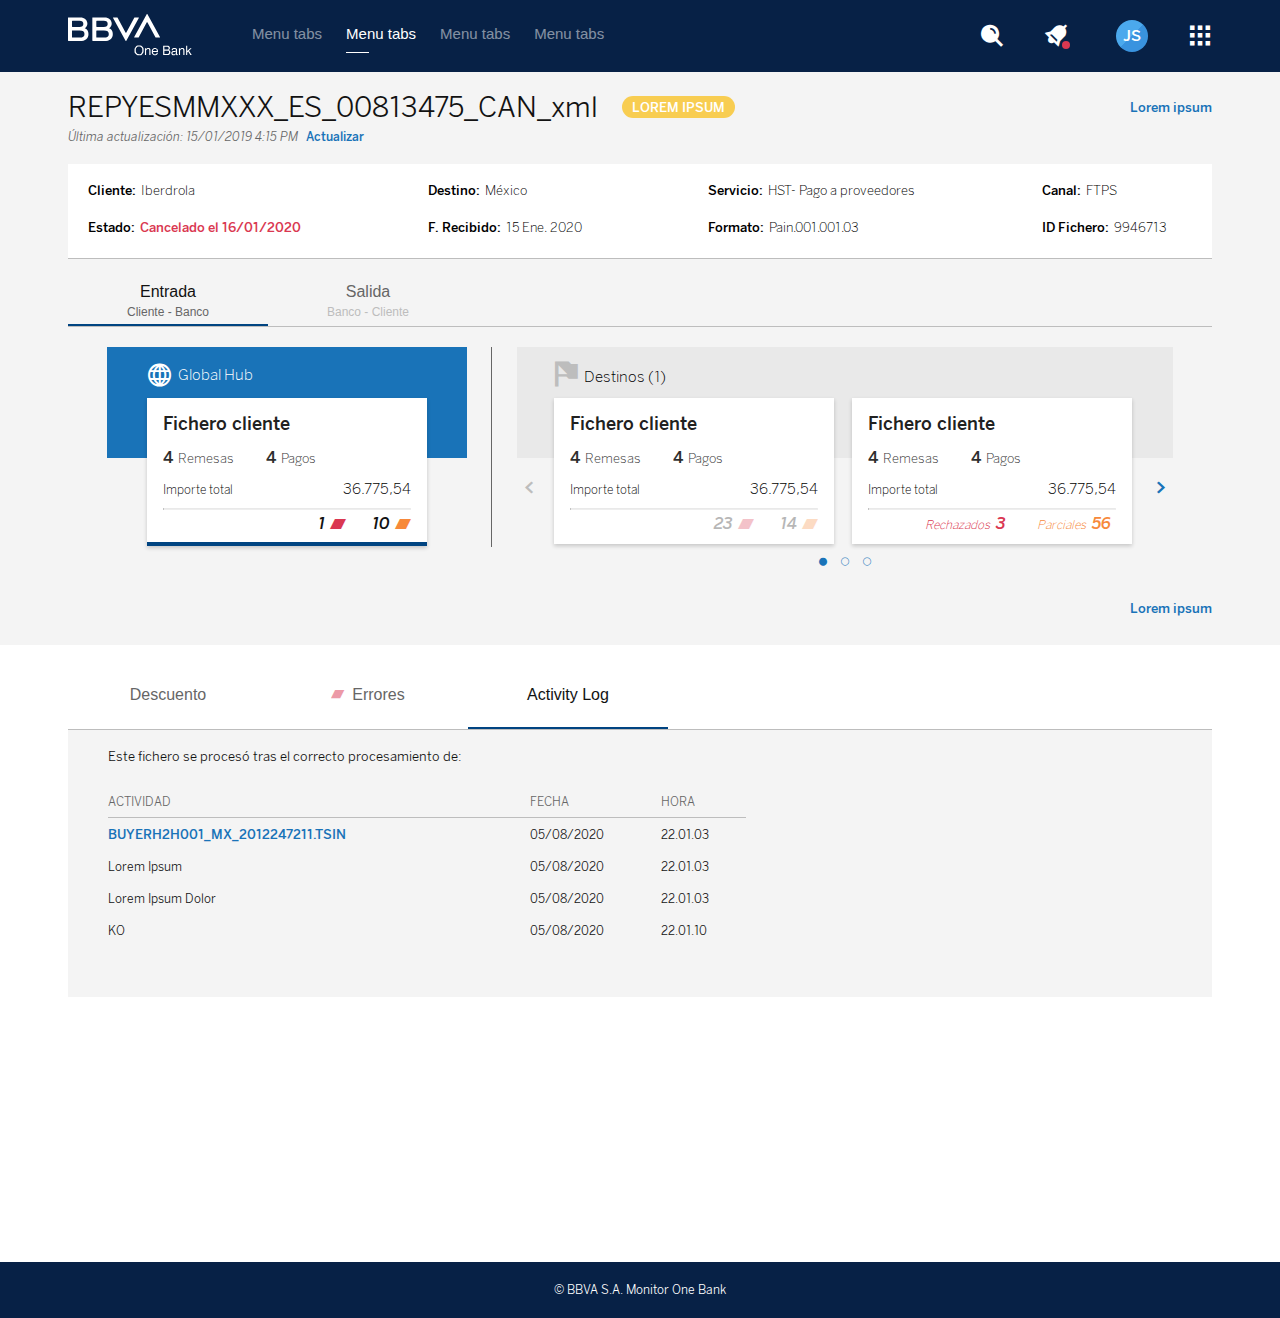
==== commit 39bf6e7d: "c-subheader > added c-link and icons for index layout" ====
--- a/app_web/compiled/activity-log.html
+++ b/app_web/compiled/activity-log.html
@@ -61,8 +61,15 @@
               <h1>REPYESMMXXX_ES_00813475_CAN_xml</h1>
             </div>
           </div>
-          <div>
+          <div class="two-fifths-width">
             <div class="c-tag tag--integrated"><span>LOREM IPSUM</span></div>
+          </div>
+          <div class="full-width">
+            <div class="float-right">
+              <div class="c-link" tabindex="0" role="button"><i></i>
+                <label>Lorem ipsum</label>
+              </div>
+            </div>
           </div>
         </div>
         <div class="row">
@@ -246,6 +253,15 @@
                 <div class="navigation_dots">
                   <div class="dots"><i class="ico-dot-active"></i><i class="ico-dot-idle"></i><i class="ico-dot-idle"></i></div>
                 </div>
+              </div>
+            </div>
+          </div>
+        </div>
+        <div class="row">
+          <div class="col">
+            <div class="flex flex-justify-end">
+              <div class="c-link" tabindex="0" role="button"><i></i>
+                <label>Lorem ipsum</label>
               </div>
             </div>
           </div>
--- a/app_web/compiled/css/main.css
+++ b/app_web/compiled/css/main.css
@@ -582,20 +582,6 @@
   display: -webkit-inline-flex;
 }
 
-.flex-column {
-  display: flex;
-  display: -webkit-flex;
-  flex-direction: column;
-}
-
-.flex-row {
-  flex-direction: row;
-}
-
-.flex-column-reverse {
-  flex-direction: column-reverse;
-}
-
 .flex-row-reverse {
   flex-direction: row-reverse;
 }
@@ -624,12 +610,6 @@
   -webkit-justify-content: space-around;
 }
 
-.flex-align-start {
-  align-items: flex-start;
-  -ms-flex-align: start;
-  -webkit-align-items: flex-start;
-}
-
 .flex-align-end {
   align-items: flex-end;
   -ms-flex-align: end;
@@ -789,7 +769,6 @@
 .unselectable {
   -webkit-touch-callout: none;
   -webkit-user-select: none;
-  -ms-user-select: none;
   user-select: none;
 }
 
--- a/app_web/compiled/css/color.css
+++ b/app_web/compiled/css/color.css
@@ -13,6 +13,7 @@
   --bground-quality: #f7893b;
   --bground-production: #f35e61;
   --border-counter-selected: #004481;
+  --border-dashed: #d3d3d3;
   --data-first: #121212;
   --text-rejected: #da3851;
   --text-partial: #f7893b;
@@ -21,6 +22,7 @@
   --status-error: #da3851;
   --status-inProcess: #666666;
   --status-finalized: #388d4f;
+  --status-outstanding: #C65302;
   --bground-first: #fafafa;
   --backgound-second: #f4f4f4;
   --background-third: #d4edfc;
--- a/app_web/compiled/css/imports.css
+++ b/app_web/compiled/css/imports.css
@@ -1248,10 +1248,8 @@
   color: var(--first);
 }
 .c-datepicker hr {
-  -webkit-margin-start: 24px;
-          margin-inline-start: 24px;
-  -webkit-margin-end: 24px;
-          margin-inline-end: 24px;
+  margin-inline-start: 24px;
+  margin-inline-end: 24px;
   border-top: 1px solid #d3d3d3;
 }
 .c-datepicker .row .col .calendar-nav,
@@ -2235,8 +2233,7 @@
 .c-file-card .right-side .file-cards_container .filecard .filecard_body .file-client hr,
 .c-file-card .right-side .file-cards_container--enabled .filecard .filecard_body .file-client hr {
   border-top: 1px solid var(--sixth);
-  -webkit-margin-after: 0.4em;
-          margin-block-end: 0.4em;
+  margin-block-end: 0.4em;
 }
 .c-file-card .left-side .file-cards_container .filecard .filecard_body .file-client .error-notifications,
 .c-file-card .left-side .file-cards_container--enabled .filecard .filecard_body .file-client .error-notifications,
@@ -2943,10 +2940,8 @@
   color: var(--first);
 }
 .c-datepicker-simple hr {
-  -webkit-margin-start: 24px;
-          margin-inline-start: 24px;
-  -webkit-margin-end: 24px;
-          margin-inline-end: 24px;
+  margin-inline-start: 24px;
+  margin-inline-end: 24px;
   border-top: 1px solid #d3d3d3;
 }
 .c-datepicker-simple .row .col .calendar-nav,
@@ -4634,6 +4629,20 @@
 .c-clients-management .grid-cm-cel .client-tag .area-tag-right .delete-client .ico-close {
   font-size: 12px;
 }
+.c-clients-management .grid-cm-empty {
+  box-sizing: border-box;
+  height: 44px;
+  border: 1px dashed var(--border-primary);
+  opacity: 0.6;
+  background-color: var(--sixth);
+  cursor: pointer;
+}
+.c-clients-management .grid-cm-empty span {
+  color: var(--fourth);
+  font-size: 14px;
+  font-style: italic;
+  font-weight: 300;
+}
 
 .c-clients-list {
   margin-bottom: 20px;
@@ -5161,4 +5170,839 @@
   border-radius: 50%;
 }
 
-/* END C-SPINNER COMPONENT */+/* END C-SPINNER COMPONENT */
+/* C-ACCORDION-RESPONSE COMPONENT */
+.c-header-accordion-response {
+  border-top: 1px solid #d3d3d3;
+  width: 100%;
+  padding: 12px 0;
+  box-shadow: 0px 0px 4px 0 rgba(0, 0, 0, 0.04);
+  display: inline-flex;
+}
+.c-header-accordion-response .filler {
+  width: 57px;
+}
+.c-header-accordion-response span {
+  color: var(--tertiary);
+  font-family: "Benton Sans Book BBVA";
+  font-size: 12px;
+  line-height: 24px;
+}
+.c-header-accordion-response .accordion-header-client {
+  margin-right: 1%;
+  width: 32%;
+}
+.c-header-accordion-response .accordion-header-file {
+  margin-right: 1%;
+  width: 7%;
+}
+.c-header-accordion-response .accordion-header-channel {
+  margin-right: 1%;
+  width: 10%;
+}
+.c-header-accordion-response .accordion-header-date {
+  margin-right: 1%;
+  width: 10%;
+}
+.c-header-accordion-response .accordion-header-status {
+  width: 25%;
+}
+
+.c-accordion-response {
+  border-top: 1px solid #d3d3d3;
+  width: 100%;
+  height: 75px;
+  padding: 20px 0;
+  box-shadow: 0px 0px 4px 0 rgba(0, 0, 0, 0.04);
+  background-color: var(--third);
+  box-sizing: border-box;
+  cursor: pointer;
+}
+.c-accordion-response .accordion-response-expand {
+  width: 57px;
+  display: flex;
+  display: -webkit-flex;
+  justify-content: center;
+  -ms-flex-pack: center;
+  -webkit-justify-content: center;
+}
+.c-accordion-response .accordion-response-expand i {
+  font-size: 24px;
+}
+.c-accordion-response div {
+  overflow: auto;
+}
+.c-accordion-response div span {
+  color: var(--data-first);
+  font-family: "Benton Sans Book BBVA";
+  font-size: 13px;
+  line-height: 16px;
+  overflow: auto;
+}
+.c-accordion-response div p {
+  color: var(--tertiary);
+  font-family: "Benton Sans BookItalic BBVA";
+  font-size: 12px;
+  line-height: 16px;
+}
+.c-accordion-response .accordion-client {
+  margin-right: 1%;
+  width: 32%;
+}
+.c-accordion-response .accordion-client span {
+  color: var(--fifth);
+  font-family: "Benton Sans Medium BBVA";
+  word-wrap: break-word;
+}
+.c-accordion-response .accordion-file {
+  margin-right: 1%;
+  width: 7%;
+}
+.c-accordion-response .accordion-channel {
+  margin-right: 1%;
+  width: 10%;
+}
+.c-accordion-response .accordion-date {
+  margin-right: 1%;
+  width: 10%;
+}
+.c-accordion-response .accordion-status {
+  width: 25%;
+}
+.c-accordion-response .accordion-status span.accordion-status_error {
+  font-family: "Benton Sans Medium BBVA";
+  color: var(--status-error);
+}
+.c-accordion-response .accordion-status span.accordion-status_error_inprocess {
+  font-family: "Benton Sans Medium BBVA";
+  color: var(--status-inProcess);
+}
+.c-accordion-response .accordion-status span.accordion-status_finalized {
+  font-family: "Benton Sans Medium BBVA";
+  color: var(--status-finalized);
+}
+.c-accordion-response .accordion-dots {
+  width: 57px;
+  display: flex;
+  display: -webkit-flex;
+  justify-content: center;
+  -ms-flex-pack: center;
+  -webkit-justify-content: center;
+  font-size: 20px;
+}
+
+.panel {
+  padding: 0 0 0 57px;
+  max-height: 0;
+  overflow: hidden;
+  transition: max-height 0.4s ease-out;
+}
+
+/* END C-ACCORDION-RESPONSE COMPONENT */
+/* C-ACCORDION-BILL-GSCF COMPONENT */
+.c-header-accordion-bill-gscf {
+  border-top: 1px solid #d3d3d3;
+  width: 100%;
+  padding: 12px 0;
+  box-shadow: 0px 0px 4px 0 rgba(0, 0, 0, 0.04);
+  display: inline-flex;
+}
+.c-header-accordion-bill-gscf .filler {
+  width: 57px;
+}
+.c-header-accordion-bill-gscf span {
+  color: var(--tertiary);
+  font-family: "Benton Sans Book BBVA";
+  font-size: 12px;
+  line-height: 24px;
+}
+.c-header-accordion-bill-gscf .accordion-header-byer {
+  margin-right: 1%;
+  width: 13%;
+}
+.c-header-accordion-bill-gscf .accordion-header-supplier {
+  margin-right: 1%;
+  width: 18%;
+}
+.c-header-accordion-bill-gscf .accordion-header-amount {
+  margin-right: 1%;
+  width: 8%;
+}
+.c-header-accordion-bill-gscf .accordion-header-currency {
+  margin-right: 1%;
+  width: 4%;
+}
+.c-header-accordion-bill-gscf .accordion-header-due {
+  margin-right: 1%;
+  width: 12%;
+}
+.c-header-accordion-bill-gscf .accordion-header-answer {
+  margin-right: 1%;
+  width: 11%;
+}
+.c-header-accordion-bill-gscf .accordion-header-type {
+  margin-right: 1%;
+  width: 5%;
+}
+.c-header-accordion-bill-gscf .accordion-header-status {
+  width: 16%;
+}
+
+.c-accordion-bill-gscf {
+  border-top: 1px solid #d3d3d3;
+  width: 100%;
+  height: 75px;
+  padding: 20px 0;
+  box-shadow: 0px 0px 4px 0 rgba(0, 0, 0, 0.04);
+  background-color: var(--third);
+  box-sizing: border-box;
+  cursor: pointer;
+}
+.c-accordion-bill-gscf .accordion-bill-gscf-expand {
+  width: 57px;
+  display: flex;
+  display: -webkit-flex;
+  justify-content: center;
+  -ms-flex-pack: center;
+  -webkit-justify-content: center;
+}
+.c-accordion-bill-gscf .accordion-bill-gscf-expand i {
+  font-size: 24px;
+}
+.c-accordion-bill-gscf div {
+  overflow: auto;
+}
+.c-accordion-bill-gscf div span {
+  color: var(--data-first);
+  font-family: "Benton Sans Book BBVA";
+  font-size: 13px;
+  line-height: 16px;
+  overflow: auto;
+}
+.c-accordion-bill-gscf div p {
+  color: var(--tertiary);
+  font-family: "Benton Sans BookItalic BBVA";
+  font-size: 12px;
+  line-height: 16px;
+}
+.c-accordion-bill-gscf .accordion-byer {
+  margin-right: 1%;
+  width: 13%;
+}
+.c-accordion-bill-gscf .accordion-supplier {
+  margin-right: 1%;
+  width: 18%;
+}
+.c-accordion-bill-gscf .accordion-amount {
+  margin-right: 1%;
+  width: 8%;
+}
+.c-accordion-bill-gscf .accordion-currency {
+  margin-right: 1%;
+  width: 4%;
+}
+.c-accordion-bill-gscf .accordion-due {
+  margin-right: 1%;
+  width: 12%;
+}
+.c-accordion-bill-gscf .accordion-answer {
+  margin-right: 1%;
+  width: 11%;
+}
+.c-accordion-bill-gscf .accordion-type {
+  margin-right: 1%;
+  width: 5%;
+}
+.c-accordion-bill-gscf .accordion-status {
+  width: 16%;
+}
+.c-accordion-bill-gscf .accordion-status span.accordion-status_rejected {
+  font-family: "Benton Sans Medium BBVA";
+  color: var(--status-error);
+}
+.c-accordion-bill-gscf .accordion-status span.accordion-status_process {
+  font-family: "Benton Sans Medium BBVA";
+  color: var(--status-inProcess);
+}
+.c-accordion-bill-gscf .accordion-status span.accordion-status_paid {
+  font-family: "Benton Sans Medium BBVA";
+  color: var(--status-finalized);
+}
+.c-accordion-bill-gscf .accordion-status span.accordion-status_outstanding {
+  font-family: "Benton Sans Medium BBVA";
+  color: var(--status-outstanding);
+}
+
+.panel {
+  padding: 0 0 0 57px;
+  max-height: 0;
+  overflow: hidden;
+  transition: max-height 0.4s ease-out;
+}
+
+/* END C-ACCORDION-BILL-GSCF COMPONENT */
+/* C-TRACEABILITY-CUSTOMER */
+.c-traceability-customer {
+  width: 100%;
+  margin-bottom: 40px;
+}
+.c-traceability-customer .c-traceability-customer_title {
+  width: 100%;
+  margin-bottom: 30px;
+  padding-top: 10px;
+  display: flex;
+  display: -webkit-flex;
+  align-items: center;
+  -ms-flex-align: center;
+  -webkit-align-items: center;
+  justify-content: space-between;
+  -ms-flex-pack: justify;
+  -webkit-justify-content: space-between;
+}
+.c-traceability-customer .c-traceability-customer_title span {
+  color: var(--tertiary);
+  font-size: 13px;
+}
+.c-traceability-customer .c-traceability-customer_title .btn-show-hyde {
+  display: flex;
+  display: -webkit-flex;
+  align-items: center;
+  -ms-flex-align: center;
+  -webkit-align-items: center;
+  cursor: pointer;
+  outline: none;
+}
+.c-traceability-customer .c-traceability-customer_title .btn-show-hyde span {
+  color: var(--fifth);
+  font-family: "Benton Sans Medium BBVA", sans-serif;
+  font-size: 13px;
+}
+.c-traceability-customer .c-traceability-customer_title .btn-show-hyde .ico-fold {
+  margin-right: 5px;
+  font-size: 18px;
+}
+.c-traceability-customer .table-header {
+  display: flex;
+  display: -webkit-flex;
+  align-items: center;
+  -ms-flex-align: center;
+  -webkit-align-items: center;
+  height: 34px;
+  border-bottom: 1px solid var(--fourth);
+  margin-bottom: 17px;
+}
+.c-traceability-customer .table-header .th-icon p,
+.c-traceability-customer .table-header .th-description p,
+.c-traceability-customer .table-header .th-date p,
+.c-traceability-customer .table-header .th-time p,
+.c-traceability-customer .table-header .th-files p,
+.c-traceability-customer .table-header .th-send p {
+  font-family: "Benton Sans Light BBVA", sans-serif;
+  color: var(--tertiary);
+  font-size: 12px;
+  text-transform: uppercase;
+}
+.c-traceability-customer .table-header .th-icon {
+  width: 22px;
+  height: 20px;
+  margin: 0 10px 0 6px;
+}
+.c-traceability-customer .table-header .th-description {
+  width: 40%;
+}
+.c-traceability-customer .table-header .th-date {
+  width: 10%;
+}
+.c-traceability-customer .table-header .th-time {
+  width: 6%;
+}
+.c-traceability-customer .table-header .th-files {
+  width: 29%;
+}
+.c-traceability-customer .table-header .th-send {
+  width: 15%;
+}
+.c-traceability-customer .t-table-row {
+  width: 100%;
+  height: 31px;
+  padding: 0;
+  display: flex;
+  display: -ms-flexbox;
+}
+.c-traceability-customer .t-table-row .col-icon,
+.c-traceability-customer .t-table-row .col-description,
+.c-traceability-customer .t-table-row .col-date,
+.c-traceability-customer .t-table-row .col-time,
+.c-traceability-customer .t-table-row .col-files,
+.c-traceability-customer .t-table-row .col-send {
+  display: flex;
+  display: -webkit-flex;
+}
+.c-traceability-customer .t-table-row .col-icon p,
+.c-traceability-customer .t-table-row .col-description p,
+.c-traceability-customer .t-table-row .col-date p,
+.c-traceability-customer .t-table-row .col-time p,
+.c-traceability-customer .t-table-row .col-files p,
+.c-traceability-customer .t-table-row .col-send p {
+  font-family: "Benton Sans Medium BBVA", sans-serif;
+  color: var(--tertiary);
+  font-size: 12px;
+  line-height: 20px;
+}
+.c-traceability-customer .t-table-row .col-icon p.description-file,
+.c-traceability-customer .t-table-row .col-description p.description-file,
+.c-traceability-customer .t-table-row .col-date p.description-file,
+.c-traceability-customer .t-table-row .col-time p.description-file,
+.c-traceability-customer .t-table-row .col-files p.description-file,
+.c-traceability-customer .t-table-row .col-send p.description-file {
+  color: var(--fifth);
+  font-style: italic;
+  font-weight: 500;
+}
+.c-traceability-customer .t-table-row .col-icon p span,
+.c-traceability-customer .t-table-row .col-description p span,
+.c-traceability-customer .t-table-row .col-date p span,
+.c-traceability-customer .t-table-row .col-time p span,
+.c-traceability-customer .t-table-row .col-files p span,
+.c-traceability-customer .t-table-row .col-send p span {
+  color: var(--fifth);
+}
+.c-traceability-customer .t-table-row .col-icon {
+  flex-direction: column;
+  align-items: center;
+  -ms-flex-align: center;
+  -webkit-align-items: center;
+  height: inherit;
+  float: left;
+  width: 22px;
+  margin: 0 10px 0 6px;
+  margin-top: 2px;
+}
+.c-traceability-customer .t-table-row .col-icon .bullet--received, .c-traceability-customer .t-table-row .col-icon .bullet--sent, .c-traceability-customer .t-table-row .col-icon .bullet--in-process, .c-traceability-customer .t-table-row .col-icon .bullet--partial, .c-traceability-customer .t-table-row .col-icon .bullet--to-future, .c-traceability-customer .t-table-row .col-icon .bullet--rejected, .c-traceability-customer .t-table-row .col-icon .bullet--validated {
+  background-repeat: no-repeat;
+  background-origin: content-box;
+  display: inline-table;
+  width: 16px;
+  height: 16px;
+}
+.c-traceability-customer .t-table-row .col-icon .bullet--received {
+  background-image: url(../../svg/status-received.svg);
+}
+.c-traceability-customer .t-table-row .col-icon .bullet--sent {
+  background-image: url(../../svg/status-sent.svg);
+}
+.c-traceability-customer .t-table-row .col-icon .bullet--in-process {
+  background-image: url(../../svg/status-in-process.svg);
+}
+.c-traceability-customer .t-table-row .col-icon .bullet--partial {
+  background-image: url(../../svg/status-partial.svg);
+}
+.c-traceability-customer .t-table-row .col-icon .bullet--to-future {
+  background-image: url(../../svg/status-to-future.svg);
+}
+.c-traceability-customer .t-table-row .col-icon .bullet--rejected {
+  background-image: url(../../svg/status-rejected.svg);
+}
+.c-traceability-customer .t-table-row .col-icon .bullet--validated {
+  background-image: url(../../svg/status-validated.svg);
+}
+.c-traceability-customer .t-table-row .col-icon .dashed-line {
+  height: 100%;
+  border: 1px dashed var(--border-dashed);
+  box-sizing: border-box;
+}
+.c-traceability-customer .t-table-row .col-description {
+  width: 40%;
+  flex-direction: column;
+}
+.c-traceability-customer .t-table-row .col-date {
+  width: 10%;
+  flex-direction: column;
+}
+.c-traceability-customer .t-table-row .col-time {
+  width: 6%;
+  flex-direction: column;
+}
+.c-traceability-customer .t-table-row .col-files {
+  width: 29%;
+  flex-direction: column;
+}
+.c-traceability-customer .t-table-row .col-files p {
+  color: var(--fifth);
+}
+.c-traceability-customer .t-table-row .col-send {
+  width: 15%;
+}
+.c-traceability-customer .t-table-row .col-send.checked {
+  background-image: url(../../svg/filled-table.svg);
+  background-repeat: no-repeat;
+  background-origin: content-box;
+  display: inline-table;
+  height: 19px;
+}
+
+/* END C-TRACEABILITY-CUSTOMER  */
+/* C-TRACEABILITY-COUNTRY */
+.c-traceability-country {
+  width: 100%;
+  margin-bottom: 40px;
+}
+.c-traceability-country .c-traceability-country_title {
+  width: 100%;
+  margin-bottom: 30px;
+  padding-top: 10px;
+  display: flex;
+  display: -webkit-flex;
+  align-items: center;
+  -ms-flex-align: center;
+  -webkit-align-items: center;
+  justify-content: space-between;
+  -ms-flex-pack: justify;
+  -webkit-justify-content: space-between;
+}
+.c-traceability-country .c-traceability-country_title span {
+  color: var(--tertiary);
+  font-size: 13px;
+}
+.c-traceability-country .c-traceability-country_title .btn-show-hyde {
+  display: flex;
+  display: -webkit-flex;
+  align-items: center;
+  -ms-flex-align: center;
+  -webkit-align-items: center;
+  cursor: pointer;
+  outline: none;
+}
+.c-traceability-country .c-traceability-country_title .btn-show-hyde span {
+  color: var(--fifth);
+  font-family: "Benton Sans Medium BBVA", sans-serif;
+  font-size: 13px;
+}
+.c-traceability-country .c-traceability-country_title .btn-show-hyde .ico-show {
+  margin-right: 5px;
+  font-size: 18px;
+}
+.c-traceability-country .table-header {
+  display: flex;
+  display: -webkit-flex;
+  align-items: center;
+  -ms-flex-align: center;
+  -webkit-align-items: center;
+  height: 34px;
+  border-bottom: 1px solid var(--fourth);
+  margin-bottom: 17px;
+}
+.c-traceability-country .table-header .th-icon p,
+.c-traceability-country .table-header .th-description p,
+.c-traceability-country .table-header .th-date p,
+.c-traceability-country .table-header .th-time p,
+.c-traceability-country .table-header .th-files p,
+.c-traceability-country .table-header .th-send p {
+  font-family: "Benton Sans Light BBVA", sans-serif;
+  color: var(--tertiary);
+  font-size: 12px;
+  text-transform: uppercase;
+}
+.c-traceability-country .table-header .th-icon {
+  width: 22px;
+  height: 20px;
+  margin: 0 10px 0 6px;
+}
+.c-traceability-country .table-header .th-description {
+  width: 27%;
+}
+.c-traceability-country .table-header .th-date {
+  width: 10%;
+}
+.c-traceability-country .table-header .th-time {
+  width: 11%;
+}
+.c-traceability-country .table-header .th-files {
+  width: 37%;
+}
+.c-traceability-country .table-header .th-send {
+  width: 15%;
+}
+.c-traceability-country .t-table-row {
+  width: 100%;
+  height: 31px;
+  padding: 0;
+  display: flex;
+  display: -ms-flexbox;
+}
+.c-traceability-country .t-table-row .col-icon,
+.c-traceability-country .t-table-row .col-description,
+.c-traceability-country .t-table-row .col-date,
+.c-traceability-country .t-table-row .col-time,
+.c-traceability-country .t-table-row .col-files,
+.c-traceability-country .t-table-row .col-send {
+  display: flex;
+  display: -webkit-flex;
+}
+.c-traceability-country .t-table-row .col-icon p,
+.c-traceability-country .t-table-row .col-description p,
+.c-traceability-country .t-table-row .col-date p,
+.c-traceability-country .t-table-row .col-time p,
+.c-traceability-country .t-table-row .col-files p,
+.c-traceability-country .t-table-row .col-send p {
+  font-family: "Benton Sans Medium BBVA", sans-serif;
+  color: var(--tertiary);
+  font-size: 12px;
+  line-height: 20px;
+}
+.c-traceability-country .t-table-row .col-icon p.description-file,
+.c-traceability-country .t-table-row .col-description p.description-file,
+.c-traceability-country .t-table-row .col-date p.description-file,
+.c-traceability-country .t-table-row .col-time p.description-file,
+.c-traceability-country .t-table-row .col-files p.description-file,
+.c-traceability-country .t-table-row .col-send p.description-file {
+  color: var(--fifth);
+  font-style: italic;
+  font-weight: 500;
+}
+.c-traceability-country .t-table-row .col-icon p span,
+.c-traceability-country .t-table-row .col-description p span,
+.c-traceability-country .t-table-row .col-date p span,
+.c-traceability-country .t-table-row .col-time p span,
+.c-traceability-country .t-table-row .col-files p span,
+.c-traceability-country .t-table-row .col-send p span {
+  color: var(--fifth);
+}
+.c-traceability-country .t-table-row .col-icon {
+  flex-direction: column;
+  align-items: center;
+  -ms-flex-align: center;
+  -webkit-align-items: center;
+  height: inherit;
+  float: left;
+  width: 22px;
+  margin: 0 10px 0 6px;
+  margin-top: 2px;
+}
+.c-traceability-country .t-table-row .col-icon .bullet--received, .c-traceability-country .t-table-row .col-icon .bullet--sent, .c-traceability-country .t-table-row .col-icon .bullet--in-process, .c-traceability-country .t-table-row .col-icon .bullet--partial, .c-traceability-country .t-table-row .col-icon .bullet--to-future, .c-traceability-country .t-table-row .col-icon .bullet--rejected, .c-traceability-country .t-table-row .col-icon .bullet--validated {
+  background-repeat: no-repeat;
+  background-origin: content-box;
+  display: inline-table;
+  width: 16px;
+  height: 16px;
+}
+.c-traceability-country .t-table-row .col-icon .bullet--received {
+  background-image: url(../../svg/status-received.svg);
+}
+.c-traceability-country .t-table-row .col-icon .bullet--sent {
+  background-image: url(../../svg/status-sent.svg);
+}
+.c-traceability-country .t-table-row .col-icon .bullet--in-process {
+  background-image: url(../../svg/status-in-process.svg);
+}
+.c-traceability-country .t-table-row .col-icon .bullet--partial {
+  background-image: url(../../svg/status-partial.svg);
+}
+.c-traceability-country .t-table-row .col-icon .bullet--to-future {
+  background-image: url(../../svg/status-to-future.svg);
+}
+.c-traceability-country .t-table-row .col-icon .bullet--rejected {
+  background-image: url(../../svg/status-rejected.svg);
+}
+.c-traceability-country .t-table-row .col-icon .bullet--validated {
+  background-image: url(../../svg/status-validated.svg);
+}
+.c-traceability-country .t-table-row .col-icon .dashed-line {
+  height: 100%;
+  border: 1px dashed var(--border-dashed);
+  box-sizing: border-box;
+}
+.c-traceability-country .t-table-row .col-description {
+  width: 27%;
+  flex-direction: column;
+}
+.c-traceability-country .t-table-row .col-date {
+  width: 10%;
+  flex-direction: column;
+}
+.c-traceability-country .t-table-row .col-time {
+  width: 11%;
+  flex-direction: column;
+}
+.c-traceability-country .t-table-row .col-files {
+  width: 37%;
+  flex-direction: column;
+}
+.c-traceability-country .t-table-row .col-files p {
+  color: var(--fifth);
+}
+.c-traceability-country .t-table-row .col-send {
+  width: 15%;
+}
+.c-traceability-country .t-table-row .col-send.checked {
+  background-image: url(../../svg/filled-table.svg);
+  background-repeat: no-repeat;
+  background-origin: content-box;
+  display: inline-table;
+  height: 19px;
+}
+
+/* END C-TRACEABILITY-COUNTRY  */
+/* C-TRACEABILITY-RESPONSE */
+.c-traceability-response {
+  width: 100%;
+  margin-bottom: 40px;
+}
+.c-traceability-response .table-header {
+  display: flex;
+  display: -webkit-flex;
+  align-items: center;
+  -ms-flex-align: center;
+  -webkit-align-items: center;
+  height: 34px;
+  border-bottom: 1px solid var(--fourth);
+  margin-bottom: 17px;
+}
+.c-traceability-response .table-header .th-icon p,
+.c-traceability-response .table-header .th-description p,
+.c-traceability-response .table-header .th-date p,
+.c-traceability-response .table-header .th-time p,
+.c-traceability-response .table-header .th-canal p,
+.c-traceability-response .table-header .th-send p {
+  font-family: "Benton Sans Light BBVA", sans-serif;
+  color: var(--tertiary);
+  font-size: 12px;
+  text-transform: uppercase;
+}
+.c-traceability-response .table-header .th-icon {
+  width: 22px;
+  height: 20px;
+  margin: 0 10px 0 6px;
+}
+.c-traceability-response .table-header .th-description {
+  width: 30%;
+}
+.c-traceability-response .table-header .th-date {
+  width: 14%;
+}
+.c-traceability-response .table-header .th-time {
+  width: 12%;
+}
+.c-traceability-response .table-header .th-canal {
+  width: 30%;
+}
+.c-traceability-response .table-header .th-send {
+  width: 14%;
+}
+.c-traceability-response .t-table-row {
+  width: 100%;
+  height: 31px;
+  padding: 0;
+  display: flex;
+  display: -ms-flexbox;
+}
+.c-traceability-response .t-table-row .col-icon,
+.c-traceability-response .t-table-row .col-description,
+.c-traceability-response .t-table-row .col-date,
+.c-traceability-response .t-table-row .col-time,
+.c-traceability-response .t-table-row .col-canal,
+.c-traceability-response .t-table-row .col-send {
+  display: flex;
+  display: -webkit-flex;
+}
+.c-traceability-response .t-table-row .col-icon p,
+.c-traceability-response .t-table-row .col-description p,
+.c-traceability-response .t-table-row .col-date p,
+.c-traceability-response .t-table-row .col-time p,
+.c-traceability-response .t-table-row .col-canal p,
+.c-traceability-response .t-table-row .col-send p {
+  font-family: "Benton Sans Medium BBVA", sans-serif;
+  color: var(--tertiary);
+  font-size: 12px;
+  line-height: 20px;
+}
+.c-traceability-response .t-table-row .col-icon p.description-file,
+.c-traceability-response .t-table-row .col-description p.description-file,
+.c-traceability-response .t-table-row .col-date p.description-file,
+.c-traceability-response .t-table-row .col-time p.description-file,
+.c-traceability-response .t-table-row .col-canal p.description-file,
+.c-traceability-response .t-table-row .col-send p.description-file {
+  color: var(--fifth);
+  font-style: italic;
+  font-weight: 500;
+}
+.c-traceability-response .t-table-row .col-icon p span,
+.c-traceability-response .t-table-row .col-description p span,
+.c-traceability-response .t-table-row .col-date p span,
+.c-traceability-response .t-table-row .col-time p span,
+.c-traceability-response .t-table-row .col-canal p span,
+.c-traceability-response .t-table-row .col-send p span {
+  color: var(--fifth);
+}
+.c-traceability-response .t-table-row .col-icon {
+  flex-direction: column;
+  align-items: center;
+  -ms-flex-align: center;
+  -webkit-align-items: center;
+  height: inherit;
+  float: left;
+  width: 22px;
+  margin: 0 10px 0 6px;
+  margin-top: 2px;
+}
+.c-traceability-response .t-table-row .col-icon .bullet--received, .c-traceability-response .t-table-row .col-icon .bullet--sent, .c-traceability-response .t-table-row .col-icon .bullet--in-process, .c-traceability-response .t-table-row .col-icon .bullet--partial, .c-traceability-response .t-table-row .col-icon .bullet--to-future, .c-traceability-response .t-table-row .col-icon .bullet--rejected, .c-traceability-response .t-table-row .col-icon .bullet--validated {
+  background-repeat: no-repeat;
+  background-origin: content-box;
+  display: inline-table;
+  width: 16px;
+  height: 16px;
+}
+.c-traceability-response .t-table-row .col-icon .bullet--received {
+  background-image: url(../../svg/status-received.svg);
+}
+.c-traceability-response .t-table-row .col-icon .bullet--sent {
+  background-image: url(../../svg/status-sent.svg);
+}
+.c-traceability-response .t-table-row .col-icon .bullet--in-process {
+  background-image: url(../../svg/status-in-process.svg);
+}
+.c-traceability-response .t-table-row .col-icon .bullet--partial {
+  background-image: url(../../svg/status-partial.svg);
+}
+.c-traceability-response .t-table-row .col-icon .bullet--to-future {
+  background-image: url(../../svg/status-to-future.svg);
+}
+.c-traceability-response .t-table-row .col-icon .bullet--rejected {
+  background-image: url(../../svg/status-rejected.svg);
+}
+.c-traceability-response .t-table-row .col-icon .bullet--validated {
+  background-image: url(../../svg/status-validated.svg);
+}
+.c-traceability-response .t-table-row .col-icon .dashed-line {
+  height: 100%;
+  border: 1px dashed var(--border-dashed);
+  box-sizing: border-box;
+}
+.c-traceability-response .t-table-row .col-description {
+  width: 30%;
+  flex-direction: column;
+}
+.c-traceability-response .t-table-row .col-date {
+  width: 14%;
+  flex-direction: column;
+}
+.c-traceability-response .t-table-row .col-time {
+  width: 12%;
+  flex-direction: column;
+}
+.c-traceability-response .t-table-row .col-canal {
+  width: 30%;
+  flex-direction: column;
+}
+.c-traceability-response .t-table-row .col-send {
+  width: 14%;
+}
+.c-traceability-response .t-table-row .col-send.checked {
+  background-image: url(../../svg/filled-table.svg);
+  background-repeat: no-repeat;
+  background-origin: content-box;
+  display: inline-table;
+  height: 19px;
+}
+
+/* END C-TRACEABILITY-RESPONSE  */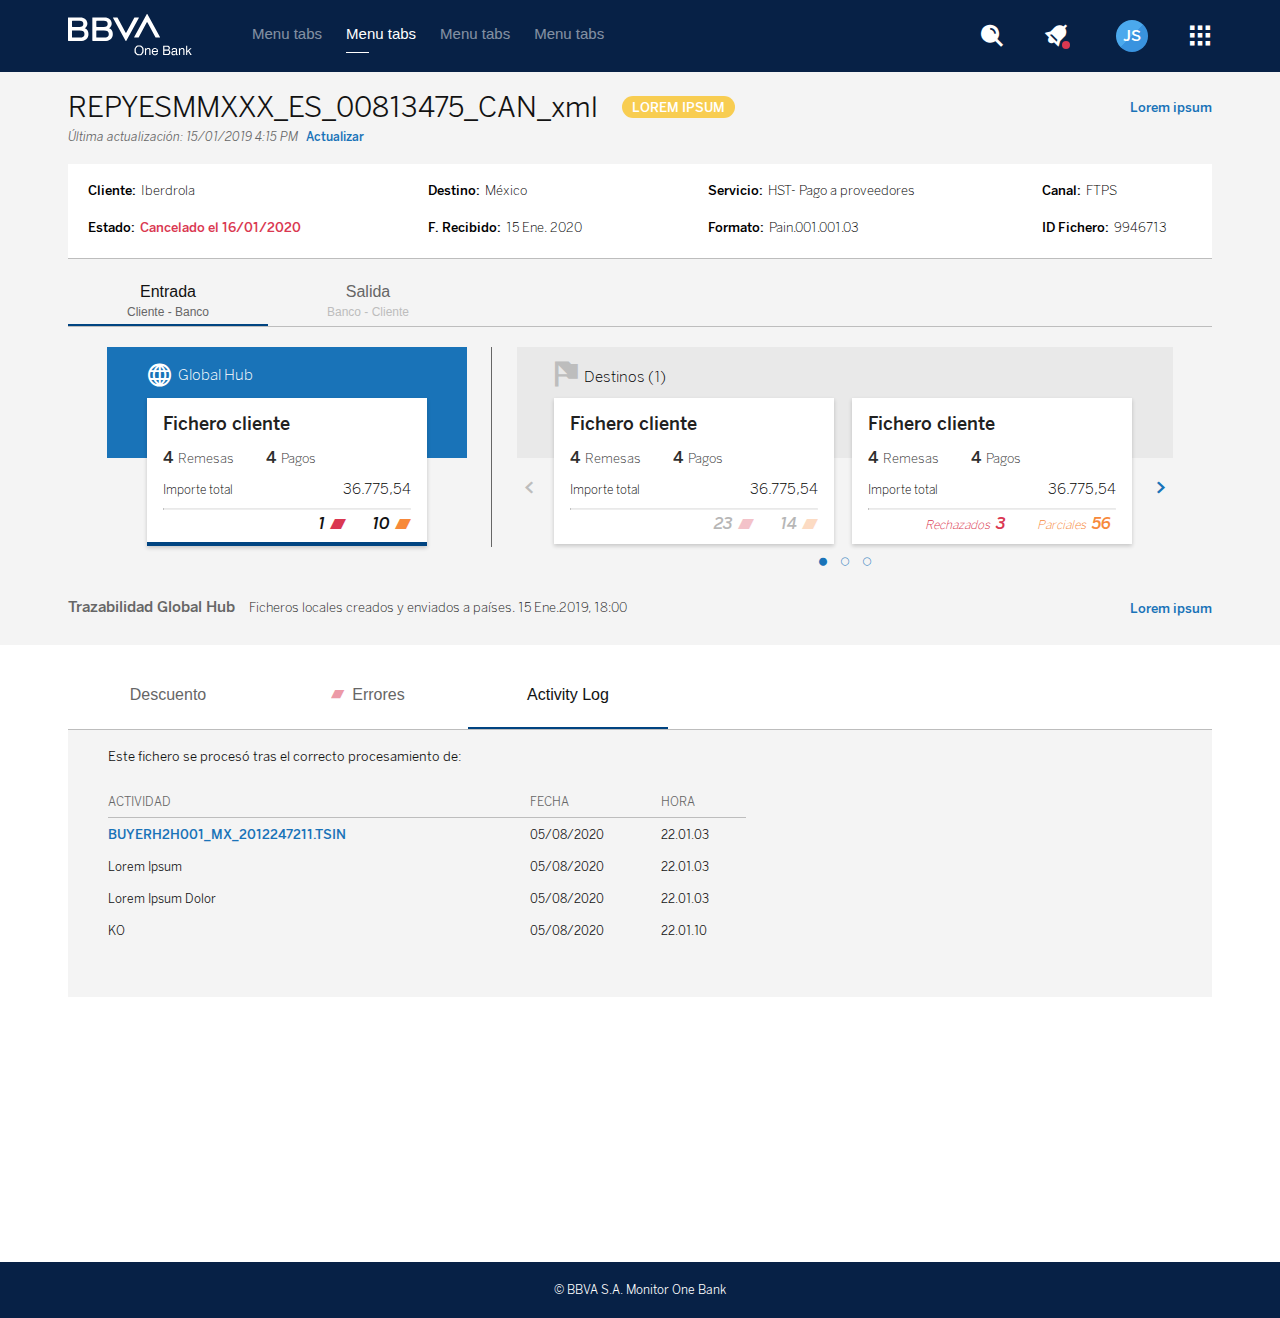
==== commit a83688b6: "added file-card_footer class in Trazabilidad ficheros" ====
--- a/app_web/compiled/activity-log.html
+++ b/app_web/compiled/activity-log.html
@@ -259,7 +259,8 @@
         </div>
         <div class="row">
           <div class="col">
-            <div class="flex flex-justify-end">
+            <div class="file-card_footer flex flex-justify-between">
+              <p>Trazabilidad Global Hub <span>Ficheros locales creados y enviados a países. 15 Ene.2019, 18:00</span></p>
               <div class="c-link" tabindex="0" role="button"><i></i>
                 <label>Lorem ipsum</label>
               </div>
--- a/app_web/compiled/css/imports.css
+++ b/app_web/compiled/css/imports.css
@@ -799,12 +799,16 @@
 .c-table {
   width: 100%;
   margin-bottom: 40px;
+  border-collapse: separate;
 }
 .c-table th,
 .c-table td {
   height: 48px;
   vertical-align: middle;
   padding: 0 0 0 20px;
+}
+.c-table td {
+  border-bottom: 2px solid #d3d3d3;
 }
 .c-table th {
   text-transform: uppercase;
@@ -873,9 +877,6 @@
 .c-table td i {
   outline: none;
   cursor: pointer;
-}
-.c-table tr {
-  border-bottom: 2px solid #d3d3d3;
 }
 .c-table tr.th-table {
   box-shadow: 0px 5px 4px 0px rgba(120, 120, 120, 0.1);
@@ -2414,6 +2415,20 @@
   width: 1px;
   margin: 0 24px;
   border-left: 1px solid var(--tertiary);
+}
+
+.file-card_footer p {
+  color: var(--tertiary);
+  font-family: "Benton Sans Medium BBVA", sans-serif;
+  font-size: 15px;
+  letter-spacing: 0;
+  line-height: 20px;
+}
+.file-card_footer p span {
+  margin-left: 10px;
+  font-family: "Benton Sans Light BBVA";
+  color: var(--seventh);
+  font-size: 13px;
 }
 
 /* END OF C-FILE-CARD COMPONENT */
@@ -2751,15 +2766,35 @@
 .c-modal .modal-content .modal-content_body {
   height: 390px;
   width: 670px;
-  overflow: auto;
   border-bottom: 1px solid var(--fourth);
 }
-.c-modal .modal-content .modal-content_body span {
+.c-modal .modal-content .modal-content_body textarea {
   color: var(--tertiary);
   font-family: "Benton Sans Light BBVA";
   font-size: 15px;
   letter-spacing: 0;
   line-height: 24px;
+  border-width: 0px;
+  outline: none;
+  background-color: white;
+  cursor: default;
+  -webkit-touch-callout: none;
+  -webkit-user-select: none;
+  user-select: none;
+}
+.c-modal .modal-content .modal-content_body textarea::-webkit-scrollbar {
+  width: 4px;
+}
+.c-modal .modal-content .modal-content_body textarea::-webkit-scrollbar-track {
+  box-shadow: inset 0px 0px 4px grey;
+  border-radius: 10px;
+}
+.c-modal .modal-content .modal-content_body textarea::-webkit-scrollbar-thumb {
+  background: #1871b5;
+  border-radius: 10px;
+}
+.c-modal .modal-content .modal-content_body textarea::-webkit-scrollbar-thumb:hover {
+  background: #3fa3f0;
 }
 .c-modal .modal-content .modal-content_footer {
   height: 120px;
@@ -3651,121 +3686,6 @@
 }
 
 /* END C-TABLE-ORDER COMPONENT */
-/* C-MODAL-DOCUMENTATION COMPONENT */
-/* this "button#myBtn" down here is just for layout purpose
-   must be deleted in develop */
-button#myBtnDocumentation {
-  padding: 14px;
-  font-size: 16px;
-  cursor: pointer;
-}
-
-.c-modal-documentation {
-  display: none;
-  position: fixed;
-  z-index: 1;
-  left: 0;
-  top: 0;
-  width: 100%;
-  height: 100%;
-  background-color: black;
-  background-color: rgba(0, 0, 0, 0.4);
-}
-.c-modal-documentation .modal-documentation-content {
-  position: absolute;
-  top: 50%;
-  left: 50%;
-  transform: translate(-50%, -50%);
-  height: 344px;
-  width: 552px;
-  box-sizing: border-box;
-  -moz-box-sizing: border-box;
-  -webkit-box-sizing: border-box;
-  background-color: #ffffff;
-  padding: 0 40px 32px;
-  border-bottom: 1px solid;
-}
-.c-modal-documentation .modal-documentation-content .modal-documentation-content_header {
-  height: 60px;
-  display: flex;
-  display: -webkit-flex;
-  align-items: center;
-  -ms-flex-align: center;
-  -webkit-align-items: center;
-  justify-content: space-between;
-  -ms-flex-pack: justify;
-  -webkit-justify-content: space-between;
-}
-.c-modal-documentation .modal-documentation-content .modal-documentation-content_header .c-modal-documentation-title {
-  letter-spacing: 0;
-  font-size: 22px;
-  margin: 0 auto;
-  color: var(--data-first);
-}
-.c-modal-documentation .modal-documentation-content .modal-documentation-content_header .closeDocumentation {
-  color: var(--fifth);
-  font-size: 30px;
-}
-.c-modal-documentation .modal-documentation-content .modal-documentation-content_header .closeDocumentation:hover, .c-modal-documentation .modal-documentation-content .modal-documentation-content_header .closeDocumentation:focus {
-  text-decoration: none;
-  cursor: pointer;
-}
-.c-modal-documentation .modal-documentation-content .modal-documentation-content_body {
-  overflow-y: scroll;
-  height: 140px;
-  margin-bottom: 60px;
-}
-.c-modal-documentation .modal-documentation-content .modal-documentation-content_body .document {
-  margin-bottom: 8px;
-  height: 40px;
-  background-color: var(--backgound-second);
-  display: flex;
-  display: -webkit-flex;
-  align-items: center;
-  justify-content: space-between;
-  -ms-flex-pack: justify;
-  -webkit-justify-content: space-between;
-}
-.c-modal-documentation .modal-documentation-content .modal-documentation-content_body .document .document-left {
-  padding-left: 12px;
-}
-.c-modal-documentation .modal-documentation-content .modal-documentation-content_body .document span {
-  color: var(--data-first);
-  font-size: 13px;
-}
-.c-modal-documentation .modal-documentation-content .modal-documentation-content_body .document .document-right {
-  padding-right: 12px;
-}
-.c-modal-documentation .modal-documentation-content .modal-documentation-content_body .document .document-right .ico-show {
-  font-size: 18px;
-}
-.c-modal-documentation .modal-documentation-content .modal-documentation-content_body .document .document-right .ico-download {
-  font-size: 17px;
-}
-.c-modal-documentation .modal-documentation-content .modal-documentation-content_body .document .document-right i:first-of-type {
-  padding-right: 16px;
-}
-.c-modal-documentation .modal-documentation-content .modal-documentation-content_body span {
-  color: var(--tertiary);
-  font-family: "Benton Sans Light BBVA";
-  font-size: 15px;
-  letter-spacing: 0;
-  line-height: 24px;
-}
-.c-modal-documentation .modal-documentation-content .modal-documentation-content_footer {
-  display: flex;
-  display: -webkit-flex;
-  justify-content: flex-end;
-  -ms-flex-pack: end;
-  -webkit-justify-content: flex-end;
-}
-.c-modal-documentation .modal-documentation-content .modal-documentation-content_footer .c-link {
-  justify-content: unset;
-  align-items: unset;
-  margin-right: 24px;
-}
-
-/* END OF C-MODAL-DOCUMENTATION COMPONENT */
 /* C-MODAL-ATTACH COMPONENT */
 /* this "button#myBtnattach" down here is just for layout purpose
    must be deleted in develop */
@@ -6005,4 +5925,260 @@
   height: 19px;
 }
 
-/* END C-TRACEABILITY-RESPONSE  */+/* END C-TRACEABILITY-RESPONSE  */
+/* C-MODAL-SELECT-REPORT COMPONENT */
+/* this "button#myBtngeneric" down here is just for layout purpose
+   must be deleted in develop */
+button#myBtnSelectReport {
+  padding: 14px;
+  font-size: 16px;
+  cursor: pointer;
+}
+
+.c-modal-select-report {
+  box-sizing: border-box;
+  -moz-box-sizing: border-box;
+  -webkit-box-sizing: border-box;
+  display: none;
+  position: fixed;
+  z-index: 1;
+  left: 0;
+  top: 0;
+  width: 100%;
+  height: 100%;
+  background-color: black;
+  background-color: rgba(0, 0, 0, 0.4);
+}
+.c-modal-select-report .modal-select-report_content {
+  position: absolute;
+  top: 50%;
+  left: 50%;
+  transform: translate(-50%, -50%);
+  height: 344px;
+  width: 464px;
+  box-sizing: border-box;
+  -moz-box-sizing: border-box;
+  -webkit-box-sizing: border-box;
+  background-color: var(--first);
+  padding: 28px;
+  border-bottom: 1px solid;
+}
+.c-modal-select-report .modal-select-report_content .modal-select-report-content_header {
+  min-height: 60px;
+  display: flex;
+  display: -webkit-flex;
+}
+.c-modal-select-report .modal-select-report_content .modal-select-report-content_header .c-modal-select-report-title {
+  min-width: 390px;
+  color: var(--tertiary);
+  font-family: "Benton Sans Book BBVA", sans-serif;
+  font-size: 22px;
+  line-height: 29px;
+  text-align: center;
+  padding-top: 8px;
+}
+.c-modal-select-report .modal-select-report_content .modal-select-report-content_header .closeSelectReport {
+  color: var(--fifth);
+  font-size: 30px;
+}
+.c-modal-select-report .modal-select-report_content .modal-select-report-content_header .closeSelectReport:hover, .c-modal-select-report .modal-select-report_content .modal-select-report-content_header .closeSelectReport:focus {
+  text-decoration: none;
+  cursor: pointer;
+}
+.c-modal-select-report .modal-select-report_content .modal-select-report-content_body {
+  min-height: 170px;
+  width: auto;
+  overflow: auto;
+  display: flex;
+  display: -webkit-flex;
+  align-items: center;
+  -ms-flex-align: center;
+  -webkit-align-items: center;
+  flex-direction: column;
+}
+.c-modal-select-report .modal-select-report_content .modal-select-report-content_body .select-report-box {
+  box-sizing: border-box;
+  -moz-box-sizing: border-box;
+  -webkit-box-sizing: border-box;
+  height: 40px;
+  width: 100%;
+  background-color: var(--backgound-second);
+  margin-bottom: 8px;
+  padding: 10px 16px;
+  /* Custom checkbox only for this .select-report-box */
+  /* End custom checkbox */
+}
+.c-modal-select-report .modal-select-report_content .modal-select-report-content_body .select-report-box .c-checkbox {
+  display: inline;
+  top: -2px;
+  right: 24px;
+}
+.c-modal-select-report .modal-select-report_content .modal-select-report-content_body .select-report-box .c-checkbox [type=checkbox]:not(:checked) + label:before,
+.c-modal-select-report .modal-select-report_content .modal-select-report-content_body .select-report-box .c-checkbox [type=checkbox]:checked + label:before {
+  background-color: var(--backgound-second);
+}
+.c-modal-select-report .modal-select-report_content .modal-select-report-content_body .select-report-box .c-checkbox [type=checkbox]:not(:checked),
+.c-modal-select-report .modal-select-report_content .modal-select-report-content_body .select-report-box .c-checkbox [type=checkbox]:checked {
+  visibility: hidden;
+  position: relative;
+  top: 2px;
+  left: 20px;
+}
+.c-modal-select-report .modal-select-report_content .modal-select-report-content_body .select-report-box .c-checkbox [type=checkbox]:not(:checked) + label,
+.c-modal-select-report .modal-select-report_content .modal-select-report-content_body .select-report-box .c-checkbox [type=checkbox]:checked + label {
+  color: var(--data-first);
+  font-family: "Benton Sans Light BBVA", sans-serif;
+  font-size: 13px;
+  padding-left: 32px;
+}
+.c-modal-select-report .modal-select-report_content .modal-select-report-content_body .select-report-box .c-checkbox [type=checkbox]:not(:checked) + label:before,
+.c-modal-select-report .modal-select-report_content .modal-select-report-content_body .select-report-box .c-checkbox [type=checkbox]:checked + label:before {
+  top: -2px;
+}
+.c-modal-select-report .modal-select-report_content .modal-select-report-content_footer {
+  display: flex;
+  display: -webkit-flex;
+  align-items: center;
+  -ms-flex-align: center;
+  -webkit-align-items: center;
+  justify-content: flex-end;
+  -ms-flex-pack: end;
+  -webkit-justify-content: flex-end;
+}
+.c-modal-select-report .modal-select-report_content .modal-select-report-content_footer .c-link {
+  justify-content: unset;
+  align-items: unset;
+  margin-right: 30px;
+}
+.c-modal-select-report .modal-select-report_content .modal-select-report-content_footer .c-button {
+  width: 150px;
+}
+.c-modal-select-report .modal-select-report_content .modal-select-report-content_footer .c-button i {
+  transform: rotate(-90deg);
+  margin-right: 6px;
+}
+.c-modal-select-report .modal-select-report_content .modal-select-report-content_footer .c-button--enabled .ico-return:before, .c-modal-select-report .modal-select-report_content .modal-select-report-content_footer .c-button--disabled .ico-return:before {
+  font-size: 20px;
+}
+.c-modal-select-report .modal-select-report_content .modal-select-report-content_footer .c-button--enabled .ico-return:before {
+  color: var(--first);
+}
+.c-modal-select-report .modal-select-report_content .modal-select-report-content_footer .c-button--disabled .ico-return:before {
+  color: var(--fourth);
+}
+
+/* END OF C-MODAL-SELECT-REPORT COMPONENT */
+/* C-MODAL-ASSOC-DOC COMPONENT */
+/* this "button#myBtngeneric" down here is just for layout purpose
+   must be deleted in develop */
+button#myBtnAssocDoc {
+  padding: 14px;
+  font-size: 16px;
+  cursor: pointer;
+}
+
+.c-modal-assoc-doc {
+  box-sizing: border-box;
+  -moz-box-sizing: border-box;
+  -webkit-box-sizing: border-box;
+  display: none;
+  position: fixed;
+  z-index: 1;
+  left: 0;
+  top: 0;
+  width: 100%;
+  height: 100%;
+  background-color: black;
+  background-color: rgba(0, 0, 0, 0.4);
+}
+.c-modal-assoc-doc .modal-assoc-doc_content {
+  position: absolute;
+  top: 50%;
+  left: 50%;
+  transform: translate(-50%, -50%);
+  height: auto;
+  width: 752px;
+  box-sizing: border-box;
+  -moz-box-sizing: border-box;
+  -webkit-box-sizing: border-box;
+  background-color: var(--first);
+  padding: 32px;
+  border-bottom: 1px solid;
+}
+.c-modal-assoc-doc .modal-assoc-doc_content .modal-assoc-doc-content_header {
+  min-height: 60px;
+  display: flex;
+  display: -webkit-flex;
+}
+.c-modal-assoc-doc .modal-assoc-doc_content .modal-assoc-doc-content_header .c-modal-assoc-doc-title {
+  width: 100%;
+  color: var(--tertiary);
+  font-family: "Benton Sans Book BBVA", sans-serif;
+  font-size: 22px;
+  line-height: 29px;
+  text-align: center;
+  padding-top: 8px;
+}
+.c-modal-assoc-doc .modal-assoc-doc_content .modal-assoc-doc-content_header .closeAssocDoc {
+  color: var(--fifth);
+  font-size: 30px;
+}
+.c-modal-assoc-doc .modal-assoc-doc_content .modal-assoc-doc-content_header .closeAssocDoc:hover, .c-modal-assoc-doc .modal-assoc-doc_content .modal-assoc-doc-content_header .closeAssocDoc:focus {
+  text-decoration: none;
+  cursor: pointer;
+}
+.c-modal-assoc-doc .modal-assoc-doc_content .modal-assoc-doc-content_body {
+  min-height: 150px;
+  margin-bottom: 20px;
+  width: auto;
+  overflow: auto;
+  display: flex;
+  display: -webkit-flex;
+  align-items: center;
+  -ms-flex-align: center;
+  -webkit-align-items: center;
+  flex-direction: column;
+}
+.c-modal-assoc-doc .modal-assoc-doc_content .modal-assoc-doc-content_body .assoc-doc-box {
+  box-sizing: border-box;
+  -moz-box-sizing: border-box;
+  -webkit-box-sizing: border-box;
+  height: 40px;
+  width: 100%;
+  background-color: var(--backgound-second);
+  margin-bottom: 8px;
+  padding: 10px 16px;
+}
+.c-modal-assoc-doc .modal-assoc-doc_content .modal-assoc-doc-content_body .assoc-doc-box .assoc-doc-name {
+  color: var(--data-first);
+  font-family: "Benton Sans Light BBVA", sans-serif;
+  font-size: 13px;
+}
+.c-modal-assoc-doc .modal-assoc-doc_content .modal-assoc-doc-content_body .assoc-doc-box .assoc-doc-icons {
+  width: 46px;
+}
+.c-modal-assoc-doc .modal-assoc-doc_content .modal-assoc-doc-content_body .assoc-doc-box .assoc-doc-icons i {
+  cursor: pointer;
+  outline: none;
+}
+.c-modal-assoc-doc .modal-assoc-doc_content .modal-assoc-doc-content_body .assoc-doc-box .assoc-doc-icons i.ico-show {
+  font-size: 20px;
+}
+.c-modal-assoc-doc .modal-assoc-doc_content .modal-assoc-doc-content_body .assoc-doc-box .assoc-doc-icons i.ico-download {
+  font-size: 18px;
+}
+.c-modal-assoc-doc .modal-assoc-doc_content .modal-assoc-doc-content_footer {
+  display: flex;
+  display: -webkit-flex;
+  align-items: center;
+  -ms-flex-align: center;
+  -webkit-align-items: center;
+  justify-content: flex-end;
+  -ms-flex-pack: end;
+  -webkit-justify-content: flex-end;
+}
+.c-modal-assoc-doc .modal-assoc-doc_content .modal-assoc-doc-content_footer .c-button {
+  width: 130px;
+}
+
+/* END OF C-MODAL-ASSOC-DOC COMPONENT */